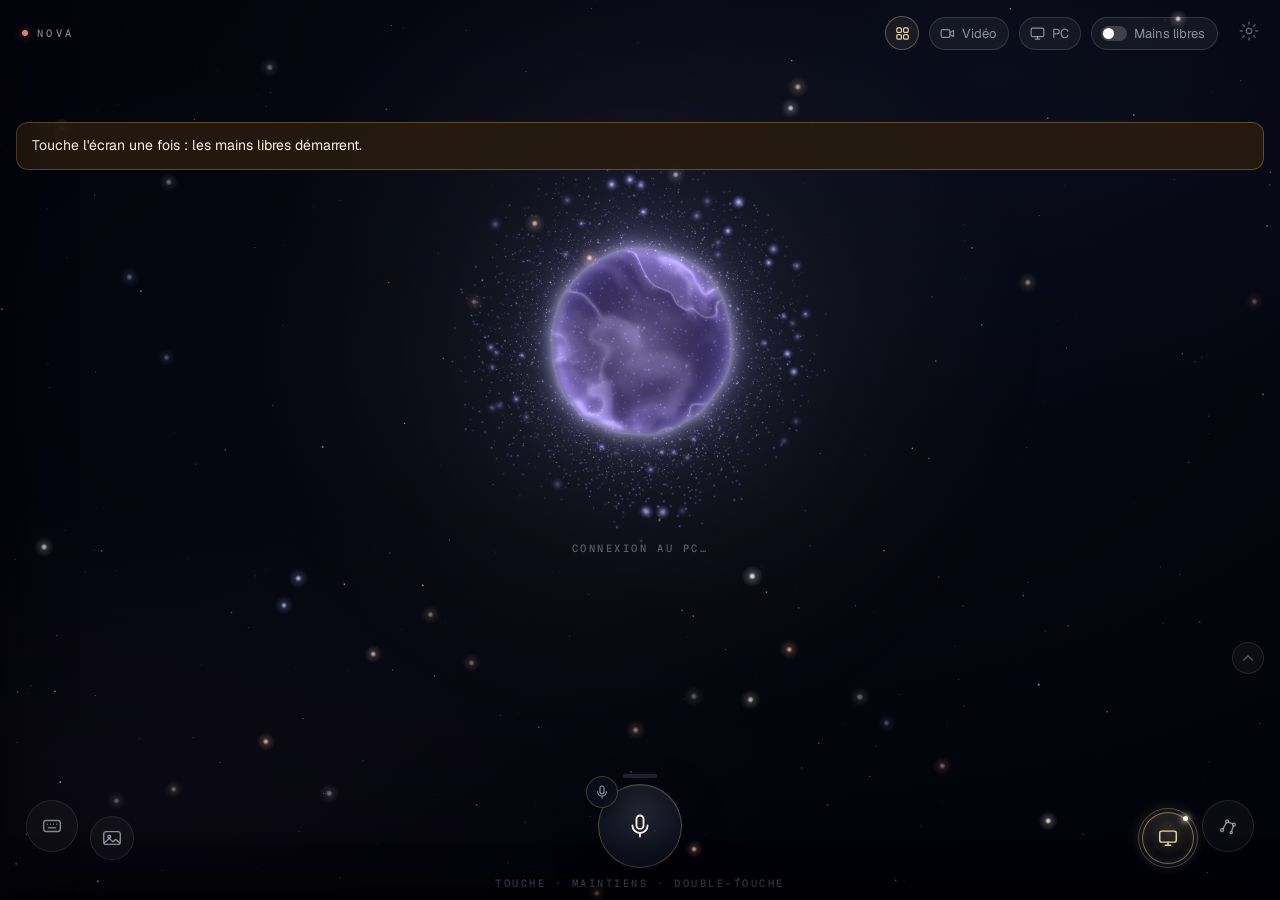
==== index.html @ e50bdf65 "Appli du téléphone 601dbb4611006852" ====
<!DOCTYPE html>
<html lang="fr">
<head>
<meta charset="utf-8">
<meta name="nova-version" content="601dbb4611006852">
<meta name="viewport" content="width=device-width, initial-scale=1, viewport-fit=cover, user-scalable=no, interactive-widget=resizes-content">
<!-- COQUILLE (A) : appli plein écran (manifest, icônes, service worker, jeton -> cookie : voir appli.js) -->
<meta name="theme-color" content="#02030a">
<meta name="color-scheme" content="dark">
<meta name="apple-mobile-web-app-capable" content="yes">
<meta name="mobile-web-app-capable" content="yes">
<meta name="apple-mobile-web-app-status-bar-style" content="black-translucent">
<meta name="apple-mobile-web-app-title" content="Nova">
<meta name="application-name" content="Nova">
<link rel="apple-touch-icon" href="icone-180.png">
<link rel="icon" href="icone-192.png">
<link id="manif" rel="manifest" href="manifest.webmanifest">
<script src="appli.js"></script>
<!-- fin COQUILLE (A) -->
<title>Nova</title>
<style>
/* ======================================================================================================
   Nova sur le téléphone : interface (agent C, 2026-11-07). DA V2 stellaire (interface\bureau-v21\banc\DA.md) :
   espace noir bleuté, étoiles aux vraies couleurs, accent unique or pâle, rose seulement « en train de parler ».
   Une main : tout ce qui sert souvent est en bas (zone du pouce).
   ====================================================================================================== */
@font-face { font-family: "Geist"; font-style: normal; font-weight: 100 900; font-display: swap;
  src: url([data-uri]) format("woff2"); }
@font-face { font-family: "Geist Mono"; font-style: normal; font-weight: 100 900; font-display: swap;
  src: url([data-uri]) format("woff2"); }
:root {
  --fond: #02030a; --fond2: #060914;
  --or: #e9d6a8; --rose: #f3a6d0; --bleu: #a9c8ff; --ambre: #ffc98a; --rouge: #ff8f86;
  --txt: rgba(226, 232, 246, .9); --txt2: rgba(226, 232, 246, .58); --txt3: rgba(226, 232, 246, .36);
  --verre: rgba(10, 13, 26, .72); --verre2: rgba(14, 18, 34, .9); --bord: rgba(214, 224, 255, .11);
  --lisere: linear-gradient(90deg, transparent 4%, rgba(255, 255, 255, .5) 34%, rgba(233, 214, 168, .38) 62%, transparent 96%);
  --sans: "Geist", system-ui, -apple-system, "Segoe UI", Roboto, sans-serif;
  --mono: "Geist Mono", ui-monospace, "Cascadia Mono", Consolas, monospace;
  --ressort: cubic-bezier(.2, .9, .25, 1);
  --st: env(safe-area-inset-top, 0px); --sb: env(safe-area-inset-bottom, 0px);
  --sl: env(safe-area-inset-left, 0px); --sr: env(safe-area-inset-right, 0px);
  --orbe: min(78vw, 44vh, 400px);
}
* { box-sizing: border-box; -webkit-tap-highlight-color: transparent; }
html, body { margin: 0; height: 100%; overflow: hidden; color: var(--txt); font-family: var(--sans); font-size: 15px;
  -webkit-font-smoothing: antialiased; -webkit-user-select: none; user-select: none; overscroll-behavior: none;
  font-feature-settings: "tnum" 1; }
body { background: var(--fond);
  background-image: radial-gradient(90% 55% at 78% 8%, rgba(70, 80, 150, .10), transparent 70%),
    radial-gradient(70% 45% at 12% 86%, rgba(110, 70, 120, .08), transparent 70%),
    radial-gradient(120% 80% at 50% 40%, var(--fond2), var(--fond) 75%); }
button { font: inherit; color: inherit; background: none; border: 0; padding: 0; cursor: pointer; touch-action: manipulation; }
svg.ic { width: 22px; height: 22px; fill: none; stroke: currentColor; stroke-width: 1.5; stroke-linecap: round; stroke-linejoin: round; }
.lbl { font: 500 10.5px/1.2 var(--mono); letter-spacing: .24em; text-transform: uppercase; color: var(--txt3); }

#ciel { position: fixed; inset: 0; width: 100%; height: 100%; pointer-events: none; }
#lueur { position: fixed; left: 50%; top: 38%; width: 160vmax; height: 160vmax; margin: -80vmax 0 0 -80vmax; pointer-events: none;
  background: radial-gradient(closest-side, var(--teinte, rgba(255, 230, 190, .07)), transparent 40%); transition: background 1.2s ease; opacity: .9; }

/* ---------- la mise en page : portrait (par défaut) ---------- */
#app { position: fixed; inset: 0; display: grid;
  grid-template-columns: minmax(0, 1fr); grid-template-rows: auto minmax(0, 1fr) auto auto; grid-template-areas: "haut" "scene" "texte" "pouce";
  padding: var(--st) var(--sr) 0 var(--sl); }
header { grid-area: haut; display: flex; align-items: center; gap: 10px; padding: 10px 18px 0; min-height: 44px; }
#marque { display: flex; align-items: center; gap: 9px; padding: 8px 4px; }
#point { width: 6px; height: 6px; border-radius: 50%; background: #586078; transition: background .4s, box-shadow .4s; }
#point.ok { background: #bfe8cf; box-shadow: 0 0 8px rgba(170, 240, 200, .7); }
#point.ko { background: var(--rouge); box-shadow: 0 0 8px rgba(255, 140, 130, .6); animation: clignote 1.6s ease-in-out infinite; }
@keyframes clignote { 50% { opacity: .35; } }
#marque .lbl { color: var(--txt2); letter-spacing: .32em; }
header .esp { flex: 1; }
#cible { display: none; align-items: center; gap: 8px; max-width: 52vw; padding: 7px 8px 7px 12px; border-radius: 999px;
  border: 1px solid var(--bord); background: var(--verre2); }
#cible.vu { display: flex; animation: entre .5s var(--ressort); }
#cible i { width: 7px; height: 7px; flex: none; border-radius: 50%; background: var(--c, var(--or)); box-shadow: 0 0 8px var(--c, var(--or)); }
#cible span { overflow: hidden; text-overflow: ellipsis; white-space: nowrap; font-size: 13.5px; }
#cible b { flex: none; display: grid; place-items: center; width: 22px; height: 22px; border-radius: 50%; color: var(--txt2); background: rgba(255, 255, 255, .06); font-weight: 400; }
#btnReglages { padding: 10px 2px 10px 10px; color: var(--txt3); }
/* 2026-11-07 clé téléphone : interrupteur « mains libres » bien visible (allumé par défaut, mémorisé) */
#btnLibre { display: flex; align-items: center; gap: 7px; padding: 7px 12px 7px 9px; border-radius: 999px; font-size: 13px; color: var(--txt2); border: 1px solid rgba(255,255,255,.14); background: rgba(255,255,255,.05); }
#btnLibre i { width: 26px; height: 15px; border-radius: 9px; background: rgba(255,255,255,.18); position: relative; flex: none; transition: background .2s; }
#btnLibre i::after { content: ""; position: absolute; top: 2px; left: 2px; width: 11px; height: 11px; border-radius: 50%; background: #fff; transition: transform .2s; }
#btnLibre.on { color: #e9d6a8; border-color: rgba(233,214,168,.45); background: rgba(233,214,168,.1); }
#btnLibre.on i { background: #e9d6a8; } #btnLibre.on i::after { transform: translateX(11px); background: #02030a; }
/* 2026-11-26 : la barre du haut tient toujours dans l'écran (360-430 px) : boutons jamais écrasés, textes sur une ligne, ce qui reste se compacte */
header > * { flex: none; } header .esp { flex: 1 1 0; min-width: 0; } header #cible { flex: 0 1 auto; min-width: 0; }
header #btnLibre, header #btnVideo { white-space: nowrap; } header #btnReglages { flex: none; }
@media (max-width: 440px) {
  header { gap: 6px; padding: 10px calc(10px + var(--sr, 0px)) 0 calc(12px + var(--sl, 0px)); }
  header #btnVideo { padding: 0; width: 34px; height: 34px; justify-content: center; } header #btnVideo span { display: none; }
  header #btnReglages { padding: 10px 0 10px 4px; }
}
@media (max-width: 400px) { header #marque .lbl { display: none; } header #marque { padding: 8px 6px; } }
@media (max-width: 370px) { header #btnLibre { padding: 7px 9px; } header #btnLibre span { display: none; } }
@keyframes entre { from { opacity: 0; transform: translateY(-6px); } }

#avis { position: fixed; z-index: 8; left: calc(16px + var(--sl)); right: calc(16px + var(--sr)); top: calc(var(--st) + 56px);
  display: none; padding: 13px 15px; border-radius: 12px; font-size: 14px; line-height: 1.42; color: #fff3df;
  background: rgba(40, 28, 14, .86); border: 1px solid rgba(255, 201, 138, .28); backdrop-filter: blur(10px); -webkit-backdrop-filter: blur(10px); }
#avis.vu { display: block; animation: entre .5s var(--ressort); }

#scene { grid-area: scene; position: relative; min-width: 0; overflow: visible; display: flex; flex-direction: column; align-items: center; justify-content: center; min-height: 0; }
#orbe { position: relative; width: var(--orbe); height: var(--orbe); flex: none; touch-action: manipulation; }
#orbe canvas { position: absolute; inset: -14%; width: 128%; height: 128%; }
#orbe canvas[hidden] { display: none; }
#orbe #orbeGl { inset: -30%; width: 160%; height: 160%; pointer-events: none; }   /* les particules débordent un peu autour de l'orbe */
/* 2026-11-07 mains libres 2 : pastille « j'écoute » */
#chipMic { margin: 6px auto 0; display: none; align-items: center; gap: 7px; padding: 5px 12px; border-radius: 999px; font: 500 12px/1.2 system-ui, sans-serif; color: var(--txt2); border: 1px solid rgba(255,255,255,.14); background: rgba(255,255,255,.05); width: max-content; max-width: 90%; }
#chipMic.vu { display: flex; } #chipMic i { width: 8px; height: 8px; border-radius: 50%; background: #8d93a8; flex: none; }
#chipMic.ecoute { color: #bcd3ff; border-color: rgba(169,200,255,.5); } #chipMic.ecoute i { background: #8fb8ff; animation: pulseMic 1.1s ease-in-out infinite; }
#chipMic.parle i { background: #f3a6d0; } #chipMic.attend i { background: #ffc98a; } #chipMic.alerte { color: #ffc98a; border-color: rgba(255,201,138,.5); }
@keyframes pulseMic { 0%,100% { transform: scale(.7); opacity: .6 } 50% { transform: scale(1.35); opacity: 1 } }
#etat { margin-top: -2px; min-height: 14px; text-align: center; transition: color .6s; }
#etat.ecoute { color: rgba(169, 200, 255, .8); } #etat.reflechit { color: rgba(255, 201, 138, .75); }
#etat.parle { color: rgba(243, 166, 208, .78); } #etat.permission { color: var(--or); }
#etat.connexion, #etat.erreur { color: rgba(255, 143, 134, .8); }
/* 2026-11-12 bouton Annuler : une pilule de verre au bas de la scène, visible seulement pendant un envoi, une réflexion ou une réponse */
#btnAnnuler { position: absolute; z-index: 4; left: 50%; bottom: 6px; display: flex; align-items: center; gap: 9px; height: 46px; min-width: 150px;
  padding: 0 22px 0 16px; border-radius: 999px; justify-content: center; font-size: 15.5px; font-weight: 520; letter-spacing: .01em; color: #f6ecd3;
  background: radial-gradient(120% 140% at 50% 0%, rgba(233, 214, 168, .14), rgba(255, 255, 255, .02) 70%), rgba(12, 15, 28, .78);
  border: 1px solid rgba(233, 214, 168, .34); box-shadow: 0 12px 34px rgba(0, 0, 0, .5), inset 0 1px 0 rgba(255, 255, 255, .07);
  backdrop-filter: blur(10px); -webkit-backdrop-filter: blur(10px);
  opacity: 0; visibility: hidden; pointer-events: none; transform: translate(-50%, 10px) scale(.96);
  transition: opacity .3s ease, transform .45s var(--ressort), visibility 0s linear .3s, border-color .3s, color .3s; }
#btnAnnuler.vu { opacity: 1; visibility: visible; pointer-events: auto; transform: translate(-50%, 0); transition: opacity .3s ease, transform .45s var(--ressort), visibility 0s, border-color .3s, color .3s; }
#btnAnnuler:active { transform: translate(-50%, 0) scale(.94); background-color: rgba(30, 24, 18, .85); }
#btnAnnuler b { display: grid; place-items: center; width: 24px; height: 24px; border-radius: 50%; flex: none; color: #1a1408;
  background: linear-gradient(180deg, #f2e3bc, #d9c18c); box-shadow: 0 0 12px rgba(233, 214, 168, .35); }
#btnAnnuler b svg { width: 13px; height: 13px; stroke-width: 2.4; }
#btnAnnuler.fait { opacity: 1; visibility: visible; pointer-events: none; color: #bfe8cf; border-color: rgba(170, 240, 200, .5); transform: translate(-50%, 0);
  transition: opacity .3s ease, visibility 0s; animation: annuleFait .9s var(--ressort); }
#btnAnnuler.fait b { background: linear-gradient(180deg, #d6f3e1, #a8e6c0); box-shadow: 0 0 14px rgba(168, 230, 192, .55); }
@keyframes annuleFait { 0% { transform: translate(-50%, 0) scale(.9); } 45% { transform: translate(-50%, 0) scale(1.06); } 100% { transform: translate(-50%, 0) scale(1); } }
/* 2026-11-23 : fil ouvert, Annuler vit DANS la barre d'écriture (rond, comme ses voisins) et ne recouvre plus jamais un message.
   Pour garder le champ large : champ vide = il prend la place d'Envoyer ; texte tapé = il prend celle du micro. */
#saisie #btnAnnuler { position: static; display: none; flex: none; width: 46px; height: 46px; min-width: 0; padding: 0; gap: 0; place-items: center; transform: none; animation: none;
  box-shadow: none; backdrop-filter: none; -webkit-backdrop-filter: none; transition: border-color .3s, color .3s; }
#saisie #btnAnnuler.vu, #saisie #btnAnnuler.fait { display: grid; }
#saisie #btnAnnuler:active { transform: scale(.94); }
#saisie #btnAnnuler span { display: none; }
#saisie.avecAnnuler #champ:placeholder-shown ~ #envoyer { display: none; }
#brouillon.vu + #saisie.avecAnnuler #champ:placeholder-shown ~ #envoyer { display: grid; }
#saisie.avecAnnuler #champ:not(:placeholder-shown) ~ #dicterSaisie { display: none; }
#agents { position: absolute; left: 0; right: 0; top: 2px; height: 56px; pointer-events: none; }
.ag { position: absolute; width: 34px; height: 34px; margin-left: -17px; pointer-events: auto; display: grid; place-items: center;
  animation: entre .6s var(--ressort) backwards; }
.ag i { width: 5px; height: 5px; border-radius: 50%; background: #f4f6ff;
  box-shadow: 0 0 6px 2px rgba(178, 201, 255, .55), 0 0 18px 4px rgba(178, 201, 255, .18); animation: scintille 2.6s ease-in-out infinite; }
.ag.fini i { background: #fff6dc; box-shadow: 0 0 7px 2px rgba(233, 214, 168, .8), 0 0 22px 6px rgba(233, 214, 168, .25); animation: none; }
@keyframes scintille { 50% { transform: scale(.65); opacity: .7; } }
#agentsTxt { position: absolute; top: 46px; left: 0; right: 0; text-align: center; pointer-events: none; }

/* ---------- le texte : cartes, ce qu'il dit, ce que dit Nova ---------- */
#texte { grid-area: texte; position: relative; min-width: 0; padding: 0 22px 16px; min-height: 128px; display: flex; flex-direction: column; justify-content: flex-end; }
#cartes { display: flex; gap: 10px; overflow-x: auto; scrollbar-width: none; margin: 0 -22px 10px; padding: 0 22px; scroll-snap-type: x mandatory; }
#cartes::-webkit-scrollbar { display: none; }
#cartes:empty { display: none; }
#toi { min-height: 0; max-height: 3.1em; overflow: hidden; font-size: 14.5px; line-height: 1.45; color: rgba(169, 200, 255, .78);
  text-align: center; transition: opacity .5s; margin-bottom: 8px; }
#toi:empty { display: none; }
#toi.ancien { opacity: .45; }
#st { position: relative; min-height: 5.6em; text-align: center; }
.bloc { position: absolute; left: 0; right: 0; bottom: 0; font-size: 21px; line-height: 1.38; font-weight: 420; letter-spacing: -.012em;
  color: rgba(241, 243, 249, .94); text-wrap: balance; transition: opacity .45s ease, transform .6s var(--ressort); }
.bloc.sort { opacity: 0; transform: translateY(-14px); }
.bloc .m { display: inline-block; opacity: 0; transform: translateY(.28em); transition: opacity .38s ease, transform .5s var(--ressort); white-space: nowrap; }
.bloc .m.vu { opacity: 1; transform: none; }
.bloc .m.fort { color: #fff; font-weight: 560; }
.bloc .pastille { display: inline-block; width: 7px; height: 7px; border-radius: 50%; margin: 0 9px 3px 0; vertical-align: middle; }
.pastille.vert { background: #a8e6c0; box-shadow: 0 0 8px rgba(168, 230, 192, .7); }
.pastille.jaune { background: var(--ambre); box-shadow: 0 0 8px rgba(255, 201, 138, .7); }
.pastille.rouge { background: var(--rouge); box-shadow: 0 0 8px rgba(255, 143, 134, .7); }
.bloc.passe { opacity: .5; }
#suite { position: absolute; right: 0; bottom: -2px; display: none; }

/* ---------- les cartes du présentateur (mobile) ---------- */
.ca { position: relative; flex: 0 0 auto; min-width: 150px; max-width: calc(100vw - 44px); scroll-snap-align: center;
  padding: 13px 15px 13px; border-radius: 10px; background: linear-gradient(180deg, rgba(12, 14, 26, .86), rgba(4, 5, 12, .9));
  border: 1px solid var(--bord); box-shadow: 0 18px 50px rgba(0, 0, 0, .5); overflow: hidden;
  opacity: 0; transform: translateY(12px) scale(.97); transition: opacity .5s ease, transform .7s var(--ressort); }
.ca::before { content: ""; position: absolute; left: 0; right: 0; top: 0; height: 1px; background: var(--lisere); }
.ca.vu { opacity: 1; transform: none; }
.ca.seul { flex: 1 1 auto; }
.ca .t { font: 500 10px/1.2 var(--mono); letter-spacing: .22em; text-transform: uppercase; color: var(--txt3); margin-bottom: 7px; }
.ca .gros { font-size: 34px; line-height: 1; font-weight: 560; letter-spacing: -.035em; color: #f6f1e4; }
.ca .gros small { font-size: 15px; font-weight: 450; letter-spacing: 0; color: var(--or); margin-left: 4px; }
.ca .sous { margin-top: 7px; font-size: 13px; line-height: 1.35; color: var(--txt2); }
.ca.alerte { border-color: rgba(255, 201, 138, .3); }
.ca.alerte::before { background: linear-gradient(90deg, transparent, rgba(255, 201, 138, .8), transparent); }
.ca.alerte .txt { font-size: 15px; line-height: 1.4; color: #fff1dc; display: flex; gap: 10px; }
.ca.alerte .txt::before { content: ""; flex: none; width: 3px; border-radius: 2px; background: var(--ambre); }
.ca .barre { display: grid; grid-template-columns: minmax(0, 7.5em) 1fr auto; align-items: center; gap: 9px; margin: 6px 0; font-size: 13px; }
.ca .barre span { overflow: hidden; text-overflow: ellipsis; white-space: nowrap; color: var(--txt2); }
.ca .barre b { font-weight: 500; color: var(--txt); font-size: 12.5px; }
.ca .piste { height: 4px; border-radius: 2px; background: rgba(214, 224, 255, .08); overflow: hidden; }
.ca .piste i { display: block; height: 100%; width: 0; border-radius: 2px; background: rgba(214, 224, 255, .5); transition: width 1.1s var(--ressort); }
.ca .barre.top span, .ca .barre.top b { color: #f6ecd3; }
.ca .barre.top .piste i { background: var(--or); box-shadow: 0 0 10px rgba(233, 214, 168, .5); }
.ca ul { margin: 0; padding: 0; list-style: none; }
.ca li { display: flex; gap: 10px; align-items: baseline; margin: 5px 0; font-size: 14.5px; line-height: 1.35; }
.ca li::before { content: ""; flex: none; width: 4px; height: 4px; border-radius: 50%; background: var(--or); box-shadow: 0 0 6px rgba(233, 214, 168, .8); transform: translateY(-2px); }
.ca .frise { display: flex; align-items: flex-start; gap: 0; margin-top: 4px; }
.ca .et { flex: 1; min-width: 0; text-align: center; position: relative; font-size: 12px; color: var(--txt2); padding-top: 16px; }
.ca .et::before { content: ""; position: absolute; top: 4px; left: 50%; width: 7px; height: 7px; margin-left: -3.5px; border-radius: 50%;
  background: rgba(214, 224, 255, .35); }
.ca .et::after { content: ""; position: absolute; top: 7px; left: calc(50% + 8px); right: calc(-50% + 8px); height: 1px; background: rgba(214, 224, 255, .2); }
.ca .et:last-child::after { display: none; }
.ca .et.ici { color: #f6ecd3; } .ca .et.ici::before { background: var(--or); box-shadow: 0 0 9px rgba(233, 214, 168, .8); }
.ca .schema { display: flex; align-items: center; gap: 6px; flex-wrap: wrap; }
.ca .boite { padding: 7px 10px; border-radius: 7px; border: 1px solid var(--bord); background: rgba(255, 255, 255, .03); font-size: 13px; }
.ca .fl { color: var(--txt3); font-size: 12px; }
.ca .rang { display: flex; gap: 12px; }
.ca .mono { display: grid; place-items: center; width: 44px; height: 44px; flex: none; border-radius: 12px; font-weight: 600; font-size: 20px;
  color: var(--or); background: radial-gradient(120% 120% at 30% 20%, rgba(233, 214, 168, .14), rgba(255, 255, 255, .02) 60%); border: 1px solid var(--bord); }
.ca img.photo { display: block; width: 100%; max-width: 320px; height: 150px; object-fit: cover; border-radius: 4px; background: rgba(255, 255, 255, .03); }
.ca svg.anneau { width: 64px; height: 64px; flex: none; transform: rotate(-90deg); }
.ca svg.anneau circle { fill: none; stroke-width: 4; }

/* ---------- la zone du pouce ---------- */
#pouce { grid-area: pouce; position: relative; display: grid; grid-template-columns: 1fr auto 1fr; align-items: center;
  padding: 8px 26px calc(32px + var(--sb)); }
#poignee { position: absolute; left: 50%; top: -2px; width: 34px; height: 4px; margin-left: -17px; border-radius: 2px; background: rgba(214, 224, 255, .14); }
.rond { justify-self: center; display: grid; place-items: center; width: 52px; height: 52px; border-radius: 50%; color: var(--txt2);
  background: rgba(255, 255, 255, .035); border: 1px solid var(--bord); transition: transform .2s, background .3s; position: relative; }
.rond:active { transform: scale(.92); background: rgba(255, 255, 255, .08); }
#btnImage { position: absolute; left: 90px; top: 50%; margin-top: -22px; width: 44px; height: 44px; z-index: 2; }
#btnEcrire { justify-self: start; } #btnConvs { justify-self: end; }
#badge { position: absolute; top: 9px; right: 10px; width: 7px; height: 7px; border-radius: 50%; background: var(--or); box-shadow: 0 0 8px var(--or); display: none; }
#badge.vu { display: block; }
#parlerZone { position: relative; display: flex; flex-direction: column; align-items: center; }
#parler { position: relative; width: 84px; height: 84px; border-radius: 50%; display: grid; place-items: center; color: #f6f1e4;
  background: radial-gradient(circle at 50% 35%, rgba(255, 255, 255, .1), rgba(255, 255, 255, .02) 70%), rgba(12, 15, 28, .72);
  border: 1px solid rgba(233, 214, 168, .28); box-shadow: 0 14px 40px rgba(0, 0, 0, .5), inset 0 1px 0 rgba(255, 255, 255, .08);
  transition: transform .25s var(--ressort), border-color .4s, box-shadow .4s;
  touch-action: none; -webkit-touch-callout: none; }
#parler svg.ic { width: 28px; height: 28px; stroke-width: 1.6; transition: opacity .3s; }
#parler.appui { transform: scale(.93); }
#parler .an { position: absolute; inset: -7px; border-radius: 50%; border: 1px solid transparent; pointer-events: none; transition: border-color .4s, opacity .4s; }
#parler .vu { position: absolute; inset: -7px; border-radius: 50%; pointer-events: none; opacity: 0; transition: opacity .3s;
  background: conic-gradient(from var(--a, 0deg), transparent 0 62%, rgba(233, 214, 168, .0) 62%, rgba(233, 214, 168, .75) 96%, transparent 100%);
  -webkit-mask: radial-gradient(closest-side, transparent calc(100% - 2px), #000 calc(100% - 1.5px)); mask: radial-gradient(closest-side, transparent calc(100% - 2px), #000 calc(100% - 1.5px)); }
#parler.ecoute { border-color: rgba(169, 200, 255, .6); box-shadow: 0 0 0 calc(var(--niv, 0) * 14px) rgba(120, 160, 255, .12), 0 14px 40px rgba(0, 0, 0, .5); }
#parler.ptt { border-color: rgba(255, 201, 138, .7); box-shadow: 0 0 0 calc(var(--niv, 0) * 14px) rgba(255, 170, 90, .14), 0 14px 40px rgba(0, 0, 0, .5); }
#parler.parle { border-color: rgba(243, 166, 208, .55); }
#parler.libre .an { border-color: rgba(233, 214, 168, .22); }
#parler.libre .vu { opacity: 1; animation: tourne 3.2s linear infinite; }
#parler .stop { position: absolute; width: 18px; height: 18px; border-radius: 4px; background: #f6f1e4; opacity: 0; transform: scale(.6); transition: .3s var(--ressort); }
#parler.parle svg.ic, #parler.attente svg.ic { opacity: 0; }
#parler.parle .stop { opacity: .9; transform: none; background: var(--rose); }
#parler .pts { position: absolute; display: flex; gap: 5px; opacity: 0; transition: opacity .3s; }
#parler .pts i { width: 5px; height: 5px; border-radius: 50%; background: var(--ambre); animation: pt 1.2s ease-in-out infinite; }
#parler .pts i:nth-child(2) { animation-delay: .15s; } #parler .pts i:nth-child(3) { animation-delay: .3s; }
#parler.attente .pts { opacity: 1; }
@keyframes pt { 40% { transform: translateY(-4px); opacity: 1; } 0%, 80%, 100% { opacity: .35; } }
@property --a { syntax: "<angle>"; inherits: false; initial-value: 0deg; }
@keyframes tourne { to { --a: 360deg; } }
#aide { position: absolute; top: calc(100% + 9px); left: 50%; transform: translateX(-50%); text-align: center; white-space: nowrap; transition: opacity .4s; pointer-events: none; }
/* 2026-11-13 MICRO COUPÉ : petit rond accroché en haut à gauche du gros micro ; barré et rose-rouge quand Nova n'entend plus rien */
#btnMuet { position: absolute; left: -12px; top: -8px; z-index: 3; width: 32px; height: 32px; padding: 0; border-radius: 50%; display: grid; place-items: center;
  color: var(--txt2); background: rgba(12, 15, 28, .88); border: 1px solid rgba(233, 214, 168, .22); box-shadow: 0 4px 14px rgba(0, 0, 0, .45);
  transition: transform .2s var(--ressort), background .3s, border-color .3s, color .3s, box-shadow .3s; -webkit-tap-highlight-color: transparent; }
#btnMuet::before { content: ""; position: absolute; inset: -8px; border-radius: 50%; }   /* zone de toucher plus large que le rond */
#btnMuet svg.ic { width: 16px; height: 16px; stroke-width: 1.8; }
#btnMuet .barre { opacity: 0; transition: opacity .25s; }
#btnMuet:active { transform: scale(.9); }
#btnMuet.on { color: #ffe3e0; background: rgba(120, 22, 34, .92); border-color: rgba(255, 143, 134, .85); box-shadow: 0 0 14px rgba(255, 110, 110, .45), 0 4px 14px rgba(0, 0, 0, .45); }
#btnMuet.on .barre { opacity: 1; }
#parler .barre { opacity: 0; transition: opacity .3s; }
#parler.coupe { border-color: rgba(255, 143, 134, .55); }
#parler.coupe svg.ic { color: rgba(255, 200, 196, .85); }
#parler.coupe .barre { opacity: 1; }
#parler.coupe .vu { opacity: 0 !important; animation: none; }
#chipMic.coupe { color: #ffd6d2; border-color: rgba(255, 143, 134, .6); background: rgba(120, 22, 34, .35); }
@media (orientation: landscape) and (max-height: 560px) { #btnMuet { left: -14px; top: -10px; } }

#perm { grid-area: pouce; z-index: 3; display: none; padding: 12px 18px calc(14px + var(--sb)); text-align: center; }
#perm.vu { display: block; animation: monte .5s var(--ressort); }
#permTxt { font-size: 15px; line-height: 1.4; color: #f6ecd3; margin: 0 6px 12px; }
#perm .rang { display: flex; gap: 12px; }
#perm button { flex: 1; height: 58px; border-radius: 16px; font-size: 17px; font-weight: 520; border: 1px solid var(--bord); background: var(--verre2); }
#perm button.oui { color: #1a1408; background: linear-gradient(180deg, #f2e3bc, #d9c18c); border-color: rgba(255, 240, 200, .6); box-shadow: 0 10px 30px rgba(233, 214, 168, .22); }
#app.perm #pouce { visibility: hidden; }
@keyframes monte { from { opacity: 0; transform: translateY(20px); } }

/* ---------- feuilles (constellations / fil, réglages) ---------- */
#voile { position: fixed; inset: 0; z-index: 9; background: rgba(1, 2, 6, .55); opacity: 0; pointer-events: none; transition: opacity .4s; }
#voile.vu { opacity: 1; pointer-events: auto; }
.feuille { position: fixed; z-index: 10; left: 0; right: 0; bottom: 0; max-height: calc(100% - var(--st) - 28px); display: flex; flex-direction: column;
  padding: 0 0 var(--sb); border-radius: 22px 22px 0 0; background: linear-gradient(180deg, #0a0d1a, #030409);
  border-top: 1px solid var(--bord); box-shadow: 0 -20px 60px rgba(0, 0, 0, .6); transform: translateY(105%);
  transition: transform .55s var(--ressort); will-change: transform; }
.feuille::before { content: ""; position: absolute; left: 0; right: 0; top: 0; height: 1px; background: var(--lisere); opacity: .7; border-radius: 22px 22px 0 0; }
.feuille.vu { transform: none; }
.feuille.glisse { transition: none; }
.feuille .tete { flex: none; padding: 10px 20px 4px; touch-action: none; }
.feuille .tete .barre { width: 38px; height: 4px; margin: 0 auto 12px; border-radius: 2px; background: rgba(214, 224, 255, .2); }
#convsF { height: 80%; }
.onglets { display: flex; gap: 4px; padding: 3px; border-radius: 11px; background: rgba(255, 255, 255, .04); border: 1px solid var(--bord); }
.onglets button { flex: 1; height: 34px; border-radius: 8px; font-size: 13.5px; color: var(--txt2); transition: background .3s, color .3s; }
.onglets button.choisi { background: rgba(233, 214, 168, .12); color: #f6ecd3; }
.corps { flex: 1; min-height: 0; overflow-y: auto; -webkit-overflow-scrolling: touch; padding: 8px 20px 20px; overscroll-behavior: contain; scrollbar-width: none; -webkit-user-select: text; user-select: text; }
.corps h3 { margin: 18px 0 8px; }
#constel { position: relative; height: 236px; margin: 4px -6px 0; }
#constel svg { position: absolute; inset: 0; width: 100%; height: 100%; overflow: visible; pointer-events: none; }
#constel line { stroke: rgba(214, 224, 255, .22); stroke-width: 1; vector-effect: non-scaling-stroke; }
.astre { position: absolute; width: 96px; margin-left: -48px; margin-top: -14px; display: flex; flex-direction: column; align-items: center; gap: 7px;
  animation: entre .6s var(--ressort) backwards; }
.astre .pt { position: relative; width: 28px; height: 28px; display: grid; place-items: center; }
.astre .pt i { width: var(--t, 6px); height: var(--t, 6px); border-radius: 50%; background: #fbfbff;
  box-shadow: 0 0 8px 2px var(--c), 0 0 24px 6px color-mix(in srgb, var(--c) 35%, transparent); }
.astre.travaille .pt i, .astre.repond .pt i, .astre.demarre .pt i { animation: pulse 1.6s ease-in-out infinite; }
@keyframes pulse { 50% { transform: scale(1.45); box-shadow: 0 0 12px 4px var(--c), 0 0 34px 10px color-mix(in srgb, var(--c) 40%, transparent); } }
.astre.choisi .pt::before, .astre.choisi .pt::after { content: ""; position: absolute; left: 50%; top: 50%; background: linear-gradient(90deg, transparent, rgba(255, 255, 255, .8), transparent); }
.astre.choisi .pt::before { width: 34px; height: 1px; margin: -.5px 0 0 -17px; }
.astre.choisi .pt::after { width: 1px; height: 34px; margin: -17px 0 0 -.5px; background: linear-gradient(180deg, transparent, rgba(255, 255, 255, .8), transparent); }
.astre .nom, .astre .lbl { position: relative; z-index: 1; padding: 0 5px; border-radius: 4px; background: #080a15; }
.astre .nom { max-width: 106px; overflow: hidden; text-overflow: ellipsis; white-space: nowrap; font-size: 13px; color: var(--txt); }
.astre.choisi .nom { color: #f6ecd3; }
.astre .lbl { font-size: 9px; letter-spacing: .2em; margin-top: -4px; }
.astre.nouveau .lbl { color: var(--or); }
.astre.arretee { opacity: .5; }
.ligne { display: flex; align-items: center; gap: 12px; min-height: 52px; padding: 8px 0; border-bottom: 1px solid rgba(214, 224, 255, .06); }
.ligne .st { width: 7px; height: 7px; flex: none; border-radius: 50%; background: #f4f6ff; box-shadow: 0 0 8px rgba(178, 201, 255, .7); }
.ligne .st.fini { background: #fff6dc; box-shadow: 0 0 9px rgba(233, 214, 168, .9); }
.ligne .tx { flex: 1; min-width: 0; }
.ligne .tx div { overflow: hidden; text-overflow: ellipsis; white-space: nowrap; font-size: 14.5px; }
.ligne .tx small { display: block; margin-top: 2px; font-size: 12px; color: var(--txt3); }
.ligne button.act { flex: none; height: 36px; padding: 0 14px; border-radius: 10px; font-size: 13px; color: #f6ecd3; border: 1px solid rgba(233, 214, 168, .25); background: rgba(233, 214, 168, .07); }
.ligne button.act:disabled { opacity: .5; }
.vide { padding: 12px 0; color: var(--txt3); font-size: 13.5px; }
/* 2026-11-21 le fil en vraies bulles (DA Braise & Cendre) : Nova à gauche (lueur or/braise douce), toi à droite (bleu),
   coins arrondis, espacement aéré, arrivée douce. Médias (image/vidéo) et réécoute d'une bulle restent intacts. */
#fil { display: flex; flex-direction: column; gap: 9px; padding: 10px 2px calc(var(--barreFil, 60px) + 12px); }
.msg { position: relative; align-self: flex-start; max-width: 85%; padding: 9px 13px 10px; border-radius: 17px;
  font-size: 15px; line-height: 1.5; white-space: pre-wrap; word-wrap: break-word; overflow-wrap: anywhere;
  border: 1px solid transparent; animation: msgEntre .42s var(--ressort) both; }
@keyframes msgEntre { from { opacity: 0; transform: translateY(9px); } }
.msg .qui { display: block; margin-bottom: 3px; }
.msg.toi { align-self: flex-end; color: rgba(222, 234, 255, .95);
  background: linear-gradient(180deg, rgba(169, 200, 255, .15), rgba(169, 200, 255, .07));
  border-color: rgba(169, 200, 255, .24); border-bottom-right-radius: 6px; }
.msg.toi .qui { color: rgba(169, 200, 255, .62); }
.msg.nova { color: var(--txt); cursor: pointer;
  background: linear-gradient(180deg, rgba(233, 214, 168, .085), rgba(233, 214, 168, .03));
  border-color: rgba(233, 214, 168, .2); border-bottom-left-radius: 6px; }
.msg.nova .qui { color: rgba(233, 214, 168, .62); }
.msg.nova:active { border-color: rgba(233, 214, 168, .45); background: linear-gradient(180deg, rgba(233, 214, 168, .14), rgba(233, 214, 168, .06)); }
.msg.toi + .msg.toi, .msg.nova + .msg.nova { margin-top: -3px; }
/* 2026-11-26 bulle longue : repliée, « Plus… » la déplie en entier, « Moins » la replie (fil et historique) */
.long:not(.deplie) > .txt { display: block; max-height: 12.5em; overflow: hidden;
  -webkit-mask-image: linear-gradient(#000 68%, transparent); mask-image: linear-gradient(#000 68%, transparent); }
.long > .txt { display: block; }
button.plus { display: block; margin: 6px 0 0 auto; padding: 5px 13px; border-radius: 999px; font: 600 13px/1.2 system-ui, sans-serif;
  color: rgba(222, 234, 255, .92); background: rgba(169, 200, 255, .12); border: 1px solid rgba(169, 200, 255, .32); cursor: pointer; }
.nova > button.plus { color: rgba(240, 226, 190, .95); background: rgba(233, 214, 168, .1); border-color: rgba(233, 214, 168, .34); }
button.plus:active { transform: scale(.96); }
.msg.info { align-self: center; max-width: 92%; padding: 4px 11px; border: 0; background: none;
  text-align: center; font-size: 12.5px; color: var(--txt3); }
.msg.ancien { opacity: .6; }
.msg.joue { color: #fff; border-color: rgba(243, 166, 208, .5); box-shadow: 0 0 16px rgba(243, 166, 208, .14); }
.msg.joue .qui { color: var(--rose); }
.msg img, .msg video { max-width: min(66vw, 240px) !important; max-height: 210px; border-radius: 12px; }
#reglagesF .corps label { display: flex; align-items: center; gap: 12px; min-height: 48px; font-size: 14.5px; }
#reglagesF input[type=radio], #reglagesF input[type=checkbox] { width: 20px; height: 20px; accent-color: #d9c18c; flex: none; }
#reglagesF p { color: var(--txt2); font-size: 13.5px; line-height: 1.5; }
#reglagesF a { color: var(--or); }

/* ---------- écrire ---------- */
#saisie { position: fixed; z-index: 11; left: 0; right: 0; bottom: 0; display: flex; gap: 10px; align-items: center;
  padding: 10px calc(12px + var(--sr)) calc(10px + var(--sb)) calc(12px + var(--sl)); background: #05070f; border-top: 1px solid var(--bord); box-shadow: 0 -18px 40px rgba(0, 0, 0, .55);
  transform: translateY(110%); transition: transform .45s var(--ressort); }
#saisie.vu { transform: none; }
#brouillon { position: fixed; z-index: 12; left: 0; right: 0; bottom: var(--bas, 130px); display: none; gap: 8px; align-items: center; overflow-x: auto; padding: 10px calc(12px + var(--sr)) 8px calc(12px + var(--sl)); background: rgba(5, 7, 15, .92); border-top: 1px solid var(--bord); }
#brouillon.vu { display: flex; }
#brouillon .vig { position: relative; flex: none; width: 64px; height: 64px; }
#brouillon .vig img, #brouillon .vig video { width: 64px; height: 64px; object-fit: cover; border-radius: 10px; display: block; background: #111a33; }
#brouillon .vig .film { position: absolute; left: 4px; bottom: 3px; font: 600 12px/1 system-ui; text-shadow: 0 0 4px #000; pointer-events: none; }
#envoiVideo { position: fixed; left: 50%; transform: translateX(-50%); top: calc(env(safe-area-inset-top,0px) + 48px); z-index: 61; min-width: 200px; max-width: 92vw; padding: 7px 14px; border-radius: 999px; border: 1px solid rgba(150,200,255,.55); color: #d8ecff; font: 600 13px/1.2 system-ui,sans-serif; text-align: center; display: none; background: rgba(10,22,44,.9); overflow: hidden; }
#envoiVideo.vu { display: block; }
/* 2026-11-26 : pile unique des bandeaux du haut (à voir, en attente d'envoi, son, chrono, vidéo, avis) : empilés, jamais l'un sur l'autre */
#bandeaux { position: fixed; z-index: 11; left: calc(16px + var(--sl, 0px)); right: calc(16px + var(--sr, 0px)); top: calc(var(--st) + 112px);
  display: flex; flex-direction: column; align-items: center; gap: 6px; pointer-events: none; }
#bandeaux > * { position: relative !important; left: auto !important; right: auto !important; top: auto !important; bottom: auto !important;
  transform: none !important; margin: 0 !important; max-width: 100% !important; z-index: auto !important; pointer-events: auto; flex: none; }
#bandeaux > #chrono { order: 1; pointer-events: none; } #bandeaux > #sonInd { order: 2; } #bandeaux > #envoiVideo { order: 3; }
#bandeaux > #aVoir { order: 4; } #bandeaux > #sortie { order: 5; } #bandeaux > #avis { order: 6; width: 100%; }
#bandeaux > #aVoir:active { transform: scale(.95) !important; }
#toast { top: var(--pileBas, calc(var(--st) + 58px)); }
#envoiVideo i { position: absolute; left: 0; top: 0; bottom: 0; width: 0; background: linear-gradient(90deg, rgba(90,150,255,.45), rgba(176,108,255,.55)); transition: width .4s; z-index: -1; }
#brouillon .vig button { position: absolute; top: -6px; right: -6px; width: 22px; height: 22px; border-radius: 50%; background: #222a44; color: #fff; border: 1px solid rgba(255,255,255,.4); font: 700 13px/1 system-ui; display: grid; place-items: center; }
#brouillon .ajout { flex: none; width: 64px; height: 64px; border-radius: 10px; border: 1px dashed rgba(255,255,255,.35); color: #ddd; font: 600 26px system-ui; display: grid; place-items: center; }
#champ { flex: 1; min-width: 0; height: 46px; padding: 0 16px; font: inherit; font-size: 16px; color: var(--txt); caret-color: var(--or);
  background: rgba(255, 255, 255, .05); border: 1px solid var(--bord); border-radius: 23px; outline: none; -webkit-user-select: text; user-select: text; }
#champ:focus { border-color: rgba(233, 214, 168, .35); }
#champ::placeholder { color: var(--txt3); }
#saisie button { flex: none; width: 46px; height: 46px; border-radius: 50%; display: grid; place-items: center; }
#envoyer { color: #1a1408; background: linear-gradient(180deg, #f2e3bc, #d9c18c); }
#fermerSaisie { color: var(--txt2); }
#dicterSaisie { color: var(--txt2); background: rgba(255, 255, 255, .05); border: 1px solid var(--bord); }
#dicterSaisie.enCours { color: #ffd0d0; background: rgba(160, 30, 45, .55); border-color: rgba(255, 120, 120, .7); }
/* 2026-11-25 images dans le fil : bouton « joindre » dans la barre, menu Photo / Galerie au-dessus, miniatures dans les bulles */
#saisie { gap: 8px; }
#saisie #fermerSaisie { width: 36px; }
#saisie #joindre { position: relative; width: 42px; height: 42px; color: var(--txt2); background: rgba(255, 255, 255, .05); border: 1px solid var(--bord); transition: color .3s, border-color .3s, background .3s; }
#saisie #joindre.actif, #saisie #joindre:active { color: var(--or); border-color: rgba(233, 214, 168, .45); background: rgba(233, 214, 168, .1); }
#saisie #joindre .nb { position: absolute; top: -5px; right: -5px; min-width: 17px; height: 17px; padding: 0 4px; border-radius: 9px; font: 700 10.5px/17px system-ui; color: #1a1408; background: #e9d6a8; display: none; }
#saisie #joindre.avec .nb { display: block; }
#choixImage { position: fixed; left: calc(12px + var(--sl, 0px)); bottom: calc(env(safe-area-inset-bottom, 0px) + 118px); z-index: 70; flex-direction: column; gap: 2px; padding: 6px; min-width: 200px;
  border-radius: 18px; background: rgba(10, 12, 28, .96); border: 1px solid rgba(255, 255, 255, .14); box-shadow: 0 18px 40px rgba(0, 0, 0, .6); animation: choixEntre .28s var(--ressort); }
#choixImage button { display: flex; align-items: center; gap: 12px; text-align: left; color: #eee; padding: 11px 14px; border-radius: 12px; font: 600 14.5px system-ui; }
#choixImage button:active { background: rgba(233, 214, 168, .12); }
@keyframes choixEntre { from { opacity: 0; transform: translateY(8px) scale(.97); } }
.hb .hbImgs { display: flex; flex-wrap: wrap; gap: 4px; margin: -3px -7px 6px; }
.hb .hbImgs:last-child { margin-bottom: -4px; }
.hb .hbImgs img { display: block; width: 132px; height: 132px; object-fit: cover; border-radius: 12px; background: #111a33; cursor: zoom-in; }
.hb .hbImgs.une img { width: auto; height: auto; max-width: min(62vw, 230px); max-height: 260px; }
#visionneuse { position: fixed; inset: 0; z-index: 80; display: none; place-items: center; background: rgba(2, 3, 10, .94); padding: calc(var(--st, 0px) + 16px) 12px calc(var(--sb, 0px) + 16px); }
#visionneuse.vu { display: grid; animation: hbEntre .3s ease; }
#visionneuse img { max-width: 100%; max-height: 100%; object-fit: contain; border-radius: 10px; touch-action: pinch-zoom; }
#visionneuse button { position: absolute; top: calc(var(--st, 0px) + 12px); right: 14px; width: 44px; height: 44px; border-radius: 50%; color: #fff; font: 400 26px/1 system-ui; background: rgba(255, 255, 255, .1); border: 1px solid rgba(255, 255, 255, .25); }

#toast { position: fixed; z-index: 12; left: 50%; top: calc(var(--st) + 58px); max-width: calc(100vw - 48px); transform: translate(-50%, -8px);
  padding: 10px 16px; border-radius: 12px; font-size: 13.5px; line-height: 1.4; text-align: center; color: var(--txt); background: rgba(12, 15, 28, .94);
  border: 1px solid var(--bord); opacity: 0; pointer-events: none; transition: opacity .35s, transform .5s var(--ressort); }
#toast.vu { opacity: 1; transform: translate(-50%, 0); }
/* 2026-11-12 le clavier ne cache plus rien : en écrivant, la barre colle au-dessus du clavier (--clavier, mesuré en JS)
   et l'écran se replie au-dessus d'elle (#app remonte, la zone du pouce s'efface) : la dernière réponse de Nova reste visible. */
#saisie { bottom: max(var(--clavier, 0px), env(keyboard-inset-height, 0px)); }
html.ecrit #app { bottom: var(--appBas, 0px); }
html.ecrit #pouce { display: none; }
/* 2026-11-12 : la ligne d'usage (Claude/GPT) a sa propre place sous l'aide « touche · maintiens… » (elles se chevauchaient) */
html.aUsage #pouce { padding-bottom: calc(52px + var(--sb)); }
html.ecrit #usageTel { display: none; }
@media (orientation: landscape) and (max-height: 560px) { html.aUsage #pouce { padding-bottom: calc(44px + var(--sb)); } }
html.ecrit #texte { overflow: hidden; min-height: 0; }
@media (orientation: portrait) { html.ecrit #app { grid-template-rows: auto minmax(0, 1fr) minmax(0, max-content) 0; } }
html.ecrit #scene { overflow: hidden; }
html.saisieHaut #saisie { top: calc(var(--st) + 6px); bottom: auto !important; border-top: 0; border-bottom: 1px solid var(--bord); padding-bottom: 10px; }
html.saisieHaut #app { bottom: 0; padding-top: calc(var(--st) + 70px); }

/* ---------- paysage (téléphone couché) ---------- */
@media (orientation: landscape) and (max-height: 560px) {
  :root { --orbe: min(64vh, 42vw, 330px); }
  #app { grid-template-columns: minmax(0, 1fr) minmax(0, 1.1fr); grid-template-rows: auto minmax(0, 1fr) auto;
    grid-template-areas: "haut haut" "scene texte" "scene pouce"; }
  header { padding-top: 6px; min-height: 38px; }
  #texte { padding: 0 24px 4px 8px; min-height: 0; justify-content: center; }
  .bloc { font-size: 19px; }
  #st { min-height: 5.4em; }
  #pouce { padding: 4px 24px calc(26px + var(--sb)) 8px; }
  #parler { width: 72px; height: 72px; }
  #poignee { display: none; }
  .feuille { left: auto; width: min(560px, 62vw); right: var(--sr); max-height: calc(100% - 12px); }
  #convsF { height: calc(100% - 12px); }
  #constel { height: 190px; }
}
@media (max-height: 640px) and (orientation: portrait) {
  :root { --orbe: min(70vw, 36vh); }
  .bloc { font-size: 19px; }
  #texte { min-height: 110px; }
}
@media (prefers-reduced-motion: reduce) {
  *, *::before, *::after { animation-duration: .01ms !important; transition-duration: .2s !important; }
}
/* ======================================================================================================
   2026-11-12 HISTORIQUE DÉFILABLE : la flèche au-dessus du texte ouvre le fil complet (bulles de messagerie),
   qui s'écrit en direct et se relit en défilant ; refermé = l'affichage normal. Mémorisé hors ligne (IndexedDB « nova-fil »).
   ====================================================================================================== */
#histoOuvrir { position: absolute; z-index: 2; right: 8px; top: -14px; width: 48px; height: 48px; display: grid; place-items: center;
  border-radius: 50%; color: var(--txt3); transition: color .3s, transform .2s; }
#histoOuvrir span { display: grid; place-items: center; width: 32px; height: 32px; border-radius: 50%; border: 1px solid var(--bord); background: rgba(255, 255, 255, .035); }
#histoOuvrir svg.ic { width: 18px; height: 18px; }
#histoOuvrir:active { transform: scale(.9); color: var(--or); }
#histoOuvrir.nouveau span { border-color: rgba(233, 214, 168, .45); color: var(--or); box-shadow: 0 0 12px rgba(233, 214, 168, .25); }
#histo { grid-row: 2 / 4; grid-column: 1; display: none; flex-direction: column; position: relative; min-height: 0; min-width: 0;
  margin: 6px 12px 4px; border-radius: 20px; overflow: hidden;
  background: linear-gradient(180deg, rgba(10, 13, 26, .8), rgba(3, 4, 9, .88)); border: 1px solid var(--bord); box-shadow: 0 18px 50px rgba(0, 0, 0, .45); }
#histo::before { content: ""; position: absolute; z-index: 1; left: 0; right: 0; top: 0; height: 1px; background: var(--lisere); opacity: .7; }
#app.histo #histo { display: flex; animation: histoEntre .5s var(--ressort); }
#app.histo #scene, #app.histo #texte { visibility: hidden; }
@keyframes histoEntre { from { opacity: 0; transform: translateY(18px) scale(.985); } }
.histoTete { flex: none; display: flex; align-items: center; gap: 10px; min-height: 52px; padding: 2px 4px 2px 18px; border-bottom: 1px solid rgba(214, 224, 255, .06); }
.histoTete .lbl { color: var(--txt2); }
#histoNom { flex: 1; min-width: 0; overflow: hidden; text-overflow: ellipsis; white-space: nowrap; font-size: 13.5px; color: rgba(233, 214, 168, .8); }
#histoFermer { flex: none; width: 48px; height: 48px; display: grid; place-items: center; border-radius: 50%; color: var(--txt2); }
#histoFermer:active { transform: scale(.9); color: var(--or); }
#histoCorps { flex: 1; min-height: 0; overflow-y: auto; -webkit-overflow-scrolling: touch; overscroll-behavior: contain; touch-action: pan-y;
  padding: 12px 14px 22px; scrollbar-width: none; -webkit-user-select: text; user-select: text; }
#histoCorps::-webkit-scrollbar { display: none; }
#histoFil { display: flex; flex-direction: column; gap: 6px; }
.hb { max-width: 86%; padding: 9px 13px 10px; border-radius: 17px; font-size: 15px; line-height: 1.46; white-space: pre-wrap; overflow-wrap: anywhere;
  transition: border-color .4s, color .4s; }
.hb.toi { align-self: flex-end; color: rgba(214, 228, 255, .94); background: rgba(169, 200, 255, .1); border: 1px solid rgba(169, 200, 255, .22); border-bottom-right-radius: 6px; }
.hb.nova { align-self: flex-start; color: var(--txt); background: rgba(255, 255, 255, .04); border: 1px solid var(--bord); border-bottom-left-radius: 6px; }
.hb.toi + .hb.toi, .hb.nova + .hb.nova { margin-top: -3px; }
.hb.info { align-self: center; max-width: 92%; padding: 4px 10px; font-size: 12.5px; color: var(--txt3); text-align: center; }
.hb.joue { border-color: rgba(243, 166, 208, .55); color: #fff; }
.hb.neuf { animation: hbEntre .45s var(--ressort); }
/* 2026-11-25 liens cliquables : une carte (icône, texte, domaine en petit) */
a.lien { display: flex; align-items: center; gap: 10px; margin: 6px 0 2px; padding: 9px 11px; border-radius: 13px; text-decoration: none;
  white-space: normal; color: var(--txt); background: linear-gradient(135deg, rgba(233, 214, 168, .1), rgba(243, 166, 208, .07));
  border: 1px solid rgba(233, 214, 168, .32); -webkit-tap-highlight-color: transparent; transition: transform .15s, border-color .2s; }
a.lien:active { transform: scale(.97); border-color: rgba(243, 166, 208, .6); }
a.lien .lienIc { flex: none; width: 32px; height: 32px; display: grid; place-items: center; border-radius: 10px; font-size: 16px;
  background: rgba(233, 214, 168, .14); }
a.lien .lienCo { flex: 1; min-width: 0; display: flex; flex-direction: column; gap: 1px; }
a.lien .lienCo b { font-weight: 600; font-size: 14.5px; line-height: 1.3; color: var(--or); overflow-wrap: anywhere; }
a.lien .lienCo small { font-size: 11.5px; color: var(--txt3); overflow: hidden; text-overflow: ellipsis; white-space: nowrap; }
a.lien .lienFl { flex: none; font-size: 22px; line-height: 1; color: var(--or); opacity: .7; }
/* 2026-11-23 fiable : état discret d'un message écrit ici */
.hb.loc-attente, .msg.loc-attente { opacity: .62; }
.hb.loc-attente::after, .msg.loc-attente::after { content: " ⏳"; font-size: 11px; }
.hb.loc-envoye::after, .msg.loc-envoye::after { content: " ✓"; font-size: 11px; opacity: .6; }
@keyframes hbEntre { from { opacity: 0; transform: translateY(8px); } }
.hsep { align-self: center; margin: 12px 0 4px; }
#histoVide { padding: 28px 8px; text-align: center; color: var(--txt3); font-size: 13.5px; line-height: 1.5; }
/* 2026-11-21 « Nova réfléchit » : bulle côté Nova, braises qui pulsent (visible dès l'envoi, même hors ligne) */
#histoTape { display: none; align-self: flex-start; gap: 5px; margin-top: 6px; padding: 13px 15px; border-radius: 17px; border-bottom-left-radius: 6px;
  background: rgba(255, 170, 90, .08); border: 1px solid rgba(255, 170, 90, .3); animation: tapeLueur 1.8s ease-in-out infinite; }
#histoTape.vu { display: inline-flex; }
#histoTape i { width: 6px; height: 6px; border-radius: 50%; background: var(--ambre); box-shadow: 0 0 8px rgba(255, 170, 90, .8); animation: pt 1.2s ease-in-out infinite; }
#histoTape i:nth-child(2) { animation-delay: .15s; } #histoTape i:nth-child(3) { animation-delay: .3s; }
@keyframes tapeLueur { 0%, 100% { box-shadow: 0 0 0 rgba(255, 150, 80, 0); } 50% { box-shadow: 0 0 18px rgba(255, 150, 80, .22); } }
#histoBas { position: absolute; z-index: 2; left: 50%; bottom: 14px; height: 44px; padding: 0 18px; border-radius: 22px; font-size: 13.5px; color: #f6ecd3;
  background: rgba(14, 18, 34, .96); border: 1px solid rgba(233, 214, 168, .38); box-shadow: 0 10px 30px rgba(0, 0, 0, .5);
  opacity: 0; pointer-events: none; transform: translate(-50%, 12px); transition: opacity .3s, transform .45s var(--ressort); white-space: nowrap; }
#histoBas.vu { opacity: 1; pointer-events: auto; transform: translate(-50%, 0); }
@media (orientation: landscape) and (max-height: 560px) {
  #histo { grid-row: 2; grid-column: 2; margin: 4px 16px 4px 4px; }
  #app.histo #scene { visibility: visible; }
  #histoOuvrir { top: -10px; }
}
</style>
</head>
<body>
<canvas id="ciel"></canvas>
<div id="lueur"></div>
<div id="app">
  <header>
    <button id="marque" aria-label="Le fil de la conversation"><i id="point"></i><span class="lbl">Nova</span></button>
    <span class="esp"></span>
    <button id="cible" aria-label="Conversation choisie"><i></i><span></span><b aria-label="Revenir à Nova">×</b></button>
    <span class="esp"></span>
    <button id="btnLibre" aria-label="Mains libres" aria-pressed="false"><i></i><span>Mains libres</span></button>
    <button id="btnReglages" aria-label="Réglages"><svg class="ic" viewBox="0 0 24 24"><circle cx="12" cy="12" r="3"/><path d="M12 2.5v2.2M12 19.3v2.2M2.5 12h2.2M19.3 12h2.2M5.3 5.3l1.6 1.6M17.1 17.1l1.6 1.6M5.3 18.7l1.6-1.6M17.1 6.9l1.6-1.6"/></svg></button>
  </header>
  <div id="scene">
    <div id="agents"></div>
    <div id="orbe"><canvas id="orbeGl" hidden></canvas><canvas id="orbeCv"></canvas></div>
    <div id="etat" class="lbl"></div>
    <div id="chipMic" role="status" aria-live="polite"><i></i><span></span></div>
    <button type="button" id="btnAnnuler" aria-label="Annuler le message"><b><svg class="ic" viewBox="0 0 24 24"><path d="M7 7l10 10M17 7L7 17"/></svg></b><span>Annuler</span></button>
  </div>
  <div id="texte">
    <div id="cartes"></div>
    <div id="toi"></div>
    <div id="st"></div>
    <button id="histoOuvrir" aria-label="Ouvrir toute la conversation" aria-expanded="false"><span><svg class="ic" viewBox="0 0 24 24"><path d="M6 15l6-6 6 6"/></svg></span></button>
  </div>
  <!-- 2026-11-12 HISTORIQUE DÉFILABLE -->
  <section id="histo" aria-label="Toute la conversation">
    <div class="histoTete"><span class="lbl">Conversation</span><span id="histoNom">Nova</span>
      <button id="histoFermer" aria-label="Refermer la conversation"><svg class="ic" viewBox="0 0 24 24"><path d="M6 9l6 6 6-6"/></svg></button></div>
    <div id="histoCorps"><div id="histoVide">Rien encore. Parle-lui : toute la conversation s'écrira ici.</div><div id="histoFil"></div>
      <div id="histoTape" aria-label="Nova réfléchit"><i></i><i></i><i></i></div></div>
    <button id="histoBas">↓ nouveaux messages</button>
  </section>
  <nav id="pouce">
    <div id="poignee"></div>
    <button class="rond" id="btnImage" aria-label="Envoyer une photo ou une capture"><svg class="ic" viewBox="0 0 24 24"><rect x="3" y="5" width="18" height="14" rx="2.5"/><circle cx="9" cy="10.5" r="1.6"/><path d="M4 17l5-4.5 4 3.5 3-2.5 4 3.5"/></svg></button>
    <button class="rond" id="btnEcrire" aria-label="Écrire à Nova"><svg class="ic" viewBox="0 0 24 24"><rect x="3" y="6" width="18" height="12" rx="2.5"/><path d="M7 10h.01M10.3 10h.01M13.6 10h.01M17 10h.01M8 14h8"/></svg></button>
    <div id="parlerZone">
      <button id="parler" aria-label="Parler à Nova"><span class="an"></span><span class="vu"></span>
        <svg class="ic" viewBox="0 0 24 24"><rect x="9" y="3" width="6" height="11.5" rx="3"/><path d="M5.5 11.5a6.5 6.5 0 0 0 13 0M12 18v3"/><path class="barre" d="M4 3.5l16 17"/></svg>
        <span class="stop"></span><span class="pts"><i></i><i></i><i></i></span></button>
      <button id="btnMuet" aria-label="Couper mon micro" aria-pressed="false"><svg class="ic" viewBox="0 0 24 24"><rect x="9" y="3" width="6" height="11.5" rx="3"/><path d="M5.5 11.5a6.5 6.5 0 0 0 13 0M12 18v3"/><path class="barre" d="M4 3.5l16 17"/></svg></button>
      <div id="aide" class="lbl"></div>
    </div>
    <button class="rond" id="btnConvs" aria-label="Les conversations"><svg class="ic" viewBox="0 0 24 24"><circle cx="5.5" cy="16.5" r="1.6"/><circle cx="11" cy="7" r="1.6"/><circle cx="18.5" cy="10.5" r="1.6"/><circle cx="15.5" cy="19" r="1.2"/><path d="M6.6 15.1l3.4-6.5M12.5 7.8l4.6 2M17.9 12l-1.8 5.5"/></svg><b id="badge"></b></button>
  </nav>
  <div id="perm"><div id="permTxt">Nova veut faire une action sur le PC.</div>
    <div class="rang"><button id="permNon">Non</button><button class="oui" id="permOui">Oui, vas-y</button></div></div>
</div>
<div id="avis"></div>
<div id="voile"></div>
<section class="feuille" id="convsF" aria-label="Conversations">
  <div class="tete"><div class="barre"></div>
    <div class="onglets"><button data-o="fil" class="choisi">Le fil</button><button data-o="ciel">Constellation</button></div></div>
  <div class="corps" id="vueCiel" hidden>
    <div id="constel"><svg id="liens"></svg></div>
    <h3 class="lbl">Agents en fond</h3><div id="listeAgents"></div>
    <h3 class="lbl">Récentes sur le PC</h3>
    <div id="recListe"><div class="vide">…</div></div>
    <p class="vide">« Ouvrir » la lance en mode travail sur le PC ; elle apparaît alors dans la constellation, et tu lui parles d'ici.</p>
  </div>
  <div class="corps" id="vueFil"><div id="fil"></div></div>
</section>
<section class="feuille" id="reglagesF" aria-label="Réglages">
  <div class="tete"><div class="barre"></div><div class="lbl" style="text-align:center">Réglages</div></div>
  <div class="corps">
    <label><input type="radio" name="moteur" value="telephone"> Reconnaissance vocale du téléphone (rapide)</label>
    <label><input type="radio" name="moteur" value="pc"> Transcription par le PC (marche partout, iPhone compris)</label>
    <label><input type="checkbox" id="optVibre"> Petites vibrations</label>
    <label><input type="checkbox" id="optReveil"> Mot de réveil « Nova » : en mains libres, je ne réponds que si tu commences par « Nova » (puis 20 s de conversation libre)</label>
    <p>Touche le bouton : tu parles une fois. Maintiens-le : talkie-walkie (envoi quand tu lâches).
      Double-touche : mains libres (je réécoute après chaque réponse, le PC se tait). Glisse vers le haut : les conversations.</p>
    <p>Si tu reparles au PC (², « Nova » ou un clic sur l'orbe), il reprend la main.</p>
    <p><a id="optCartable" href="https://baptistedezzole-hash.github.io/nova-telephone/cartable/interface/index.html" style="display:inline-block;padding:9px 14px;border-radius:10px;background:#5a3a22;color:#fff3e0;text-decoration:none">📚 Ouvrir mon Cartable</a>
      (classeurs, cahiers, partitions ; marche aussi hors ligne, tout se synchronise au retour du réseau)</p>
    <p><button type="button" id="optExport" style="padding:8px 12px;border-radius:10px">Exporter mes mémos en attente</button> <span id="optExportN"></span></p>
    <p><a href="#" onclick="return false">Installer le certificat Nova</a> (une fois : plus d'avertissement, et l'appli sur l'écran d'accueil marche mieux).</p>
  </div>
</section>
<input type="file" id="fichierPhoto" accept="image/*" capture="environment" hidden>
<input type="file" id="fichierGalerie" accept="image/*,video/*" multiple hidden>
<input type="file" id="fichierVideo" accept="video/*" hidden>
<div id="envoiVideo" role="status" aria-live="polite"><i></i><span></span></div>
<div id="bandeaux"></div>
<script>
// 2026-11-26 : chaque bandeau du haut (créé ici ou par avoir.js) est rangé dans #bandeaux, sous la ligne des agents.
(() => {
  const P = document.getElementById("bandeaux"), IDS = ["avis", "envoiVideo", "chrono", "sonInd", "sortie", "aVoir"];
  const placer = () => {
    const sc = document.getElementById("scene"), h = document.querySelector("header");
    let t = 0;
    if (sc && sc.offsetParent !== null) t = sc.getBoundingClientRect().top + 66;   // sous « N agents en cours » (scène + 46 px)
    if (h) t = Math.max(t, h.getBoundingClientRect().bottom + 6);
    if (t > 0) P.style.top = Math.round(t) + "px";
    document.documentElement.style.setProperty("--pileBas", Math.round(P.getBoundingClientRect().bottom + 6) + "px");
  };
  const ranger = () => { for (const id of IDS) { const e = document.getElementById(id); if (e && e.parentNode !== P) P.appendChild(e); } placer(); };
  new MutationObserver(ranger).observe(document.body, { childList: true });
  addEventListener("DOMContentLoaded", () => { const sc = document.getElementById("scene"); if (sc) new MutationObserver(ranger).observe(sc, { childList: true }); ranger(); });
  addEventListener("resize", placer); addEventListener("load", ranger);
  if (window.ResizeObserver) new ResizeObserver(placer).observe(P);
  ranger();
})();
</script>
<div id="choixImage" style="display:none"><button type="button" id="cPhoto">📷 Prendre une photo</button><button type="button" id="cGalerie">🖼 Galerie / capture</button><button type="button" id="cVideo">🎬 Vidéo</button></div>
<div id="visionneuse" role="dialog" aria-label="Image"><img alt=""><button type="button" aria-label="Fermer">×</button></div>
<div id="brouillon" aria-label="Images à envoyer"></div>
<form id="saisie" autocomplete="off">
  <button type="button" id="fermerSaisie" aria-label="Fermer"><svg class="ic" viewBox="0 0 24 24"><path d="M6 9l6 6 6-6"/></svg></button>
  <button type="button" id="joindre" aria-label="Envoyer une image"><svg class="ic" viewBox="0 0 24 24"><rect x="3.5" y="5" width="17" height="14" rx="3"/><circle cx="9" cy="10" r="1.6"/><path d="M5 17.5l4.5-4.5 3.5 3.5 2.5-2.5 3.5 3.5"/></svg><span class="nb"></span></button>
  <input id="champ" type="text" maxlength="4000" placeholder="Écrire à Nova…" enterkeyhint="send">
  <button type="button" id="dicterSaisie" aria-label="Dicter à Nova"><svg class="ic" viewBox="0 0 24 24"><rect x="9" y="3" width="6" height="11" rx="3"/><path d="M5.5 11a6.5 6.5 0 0 0 13 0M12 17.5V21"/></svg></button>
  <button type="submit" id="envoyer" aria-label="Envoyer"><svg class="ic" viewBox="0 0 24 24"><path d="M12 19V5M6 11l6-6 6 6"/></svg></button>
</form>
<div id="toast"></div>

<script>
"use strict";
// ---------- COQUILLE (A) : le jeton -> cookie HttpOnly, service worker, wake lock (tout est dans appli.js) ----------
const h = new URLSearchParams(location.hash.slice(1));
const JETON = (window.NovaAppli && NovaAppli.jeton) || h.get("j") || (window.NovaAppli ? "" : localStorage.getItem("nova-jeton")) || "";   // seulement pour CETTE ouverture (QR) ; ensuite le cookie suffit
// ---------- fin COQUILLE (A) ----------

const $ = id => document.getElementById(id);
const lire = (k, d) => { try { const v = localStorage.getItem(k); return v === null ? d : v; } catch (x) { return d; } };
const garder = (k, v) => { try { localStorage.setItem(k, v); } catch (x) {} };
const avis = (html) => { $("avis").innerHTML = html || ""; $("avis").classList.toggle("vu", !!html); };
let toastT = 0;
function toast(t, ms = 3200) { const el = $("toast"); el.textContent = t; el.classList.add("vu"); clearTimeout(toastT); toastT = setTimeout(() => el.classList.remove("vu"), ms); }
let vibrer = lire("nova-vibre", "1") === "1";
function vib(p) { if (!vibrer || !navigator.vibrate) return; try { navigator.vibrate(p); } catch (x) {} }

async function api(chemin, corps, opts = {}) {
  const sup = opts.entetes || {}; opts = Object.assign({}, opts); delete opts.entetes;
  const delai = opts.delai; delete opts.delai;   // 2026-11-07 boucle : un envoi qui reste suspendu sur une 4G qui flanche bloquait toute la file
  const ctl = delai && window.AbortController ? new AbortController() : null, tmo = ctl ? setTimeout(() => ctl.abort(), delai) : 0;
  const surCtl = opts.surCtl; delete opts.surCtl; if (surCtl) surCtl(ctl);   // 2026-11-23 fiable : l'attente de l'état peut être relancée
  let r;
  try { r = await fetch(chemin, Object.assign({
    method: corps === undefined ? "GET" : "POST", cache: "no-store", credentials: "same-origin", signal: ctl ? ctl.signal : undefined,
    headers: Object.assign(JETON ? { "X-Nova-Jeton": JETON } : {}, corps instanceof FormData ? {} : corps instanceof Blob ? { "Content-Type": corps.type || "audio/webm" } : { "Content-Type": "application/json" }, sup),
    body: corps === undefined ? undefined : (corps instanceof Blob || corps instanceof FormData ? corps : JSON.stringify(corps)),
  }, opts));
  if (r.status === 401) throw Object.assign(new Error("jeton"), { jeton: true });
  return await r.json(); } finally { if (tmo) clearTimeout(tmo); }
}
const avecJeton = url => JETON ? url + (url.includes("?") ? "&" : "?") + "j=" + encodeURIComponent(JETON) : url;

// =====================================================================================================
// LE CIEL : un seul canvas 2D, étoiles aux vraies couleurs, scintillement, très léger parallaxe, une étoile filante de temps en temps
// =====================================================================================================
const REDUIT = matchMedia("(prefers-reduced-motion: reduce)").matches;
const ciel = $("ciel"), cc = ciel.getContext("2d");
const COULEURS = [[178, 201, 255], [244, 246, 255], [244, 246, 255], [255, 247, 234], [255, 219, 178], [255, 189, 148]];
const lutin = COULEURS.map(([r, g, b]) => {   // une petite lueur pré-dessinée par couleur (pas de dégradé dans la boucle)
  const c = document.createElement("canvas"); c.width = c.height = 32; const x = c.getContext("2d");
  const gr = x.createRadialGradient(16, 16, 0, 16, 16, 16);
  gr.addColorStop(0, `rgba(255,255,255,1)`); gr.addColorStop(.12, `rgba(${r},${g},${b},.95)`); gr.addColorStop(.32, `rgba(${r},${g},${b},.22)`); gr.addColorStop(1, `rgba(${r},${g},${b},0)`);
  x.fillStyle = gr; x.fillRect(0, 0, 32, 32); return c;
});
const largeurVue = () => document.documentElement.clientWidth || innerWidth, hauteurVue = () => document.documentElement.clientHeight || innerHeight;
let CW = 0, CH = 0, cdpr = 1, astres = [], filante = null, prochaineFilante = performance.now() + 9000, incl = { x: 0, y: 0, cx: 0, cy: 0 };
function tailleCiel() {
  cdpr = Math.min(1.25, window.devicePixelRatio || 1); CW = largeurVue(); CH = hauteurVue();   // le ciel n'a pas besoin de la pleine densité
  ciel.width = Math.round(CW * cdpr); ciel.height = Math.round(CH * cdpr);
  const n = Math.round(Math.min(340, CW * CH / 1300));
  let graine = 7; const rnd = () => (graine = (graine * 16807) % 2147483647) / 2147483647;
  astres = [];
  for (let i = 0; i < n; i++) {
    const z = Math.pow(rnd(), 2.2);            // la plupart sont loin et faibles
    const ci = Math.floor(rnd() * COULEURS.length);
    astres.push({ x: rnd() * CW, y: rnd() * CH, z, ci, a: .18 + .62 * z + rnd() * .15, ph: rnd() * 6.28, sp: .4 + rnd() * 1.6,
      t: z > .78 ? 4 + z * 7 : 0, rgb: `rgb(${COULEURS[ci].join(",")})` });
  }
}
addEventListener("deviceorientation", e => {   // Android : un parallaxe d'un ou deux pixels quand on penche le téléphone
  if (e.gamma == null) return; incl.x = Math.max(-1, Math.min(1, e.gamma / 30)); incl.y = Math.max(-1, Math.min(1, (e.beta - 45) / 30));
}, { passive: true });
function dessinerCiel(now, dt) {
  const ctx = cc; ctx.setTransform(cdpr, 0, 0, cdpr, 0, 0); ctx.clearRect(0, 0, CW, CH);
  incl.cx += (incl.x - incl.cx) * Math.min(1, dt * 3); incl.cy += (incl.y - incl.cy) * Math.min(1, dt * 3);
  const derive = REDUIT ? 0 : dt * 1.6, s = now / 1000;
  for (let i = 0; i < astres.length; i++) {
    const p = astres[i];
    p.x -= derive * (.25 + p.z * 1.2); if (p.x < -8) p.x += CW + 16;
    const x = p.x + incl.cx * p.z * 6, y = p.y + incl.cy * p.z * 6;
    const al = p.a * (.72 + .28 * Math.sin(s * p.sp + p.ph));
    if (p.t) { ctx.globalAlpha = al; ctx.drawImage(lutin[p.ci], x - p.t, y - p.t, p.t * 2, p.t * 2); }
    else { ctx.globalAlpha = al; ctx.fillStyle = p.rgb; const w = .6 + p.z * 1.3; ctx.fillRect(x - w / 2, y - w / 2, w, w); }
  }
  if (!REDUIT) {
    if (!filante && now > prochaineFilante) {
      const a = 2.5 + Math.random() * .5;
      filante = { x: CW * (.3 + Math.random() * .7), y: CH * Math.random() * .4, dx: Math.cos(a), dy: -Math.sin(a) * -1, t0: now, d: 900 };
      prochaineFilante = now + 14000 + Math.random() * 16000;
    }
    if (filante) {
      const k = (now - filante.t0) / filante.d;
      if (k >= 1) filante = null;
      else {
        const L = 90, v = 320 * k, x = filante.x + filante.dx * v, y = filante.y + filante.dy * v;
        const g = ctx.createLinearGradient(x, y, x - filante.dx * L, y - filante.dy * L);
        g.addColorStop(0, "rgba(244,246,255,.85)"); g.addColorStop(1, "rgba(244,246,255,0)");
        ctx.globalAlpha = Math.sin(k * Math.PI) * .7; ctx.strokeStyle = g; ctx.lineWidth = 1;
        ctx.beginPath(); ctx.moveTo(x, y); ctx.lineTo(x - filante.dx * L, y - filante.dy * L); ctx.stroke();
      }
    }
  }
  ctx.globalAlpha = 1;
}

// =====================================================================================================
// L'ORBE : « l'étoile vivante » de l'orbe du PC (orbe-alt.js, palette V2), redessinée en canvas 2D
// photosphère + granulation, couronne, aigrettes ; écoute = aspiration, réflexion = pulsar et satellites,
// parole = la couronne souffle au rythme de la voix, permission = balise dorée, connexion/erreur = naine rouge qui vacille
// =====================================================================================================
const PAL = {
  demarrage: { core: [.80,.82,.92], surf: [.40,.42,.56], cor: [.30,.32,.45], acc: [.6,.62,.8],   R: .24, en: .15, spd: .4,  spk: .3 },
  repos:     { core: [1,.98,.93],   surf: [.95,.79,.54], cor: [.64,.56,.46], acc: [1,.90,.70],   R: .29, en: .22, spd: .5,  spk: .7 },
  ecoute:    { core: [.92,.97,1],   surf: [.42,.64,1],   cor: [.34,.54,1],   acc: [.72,.87,1],   R: .335,en: .55, spd: 1.0, spk: .9, asp: 1 },
  envoi:     { core: [1,1,1],       surf: [.80,.86,1],   cor: [.62,.72,1],   acc: [1,1,1],       R: .32, en: .9,  spd: 1.6, spk: 1.2 },
  reflechit: { core: [1,.90,.74],   surf: [1,.46,.14],   cor: [.90,.36,.14], acc: [1,.62,.28],   R: .31, en: .8,  spd: 1.6, spk: .55, think: 1 },
  parle:     { core: [1,.95,.97],   surf: [.95,.55,.76], cor: [.82,.48,.72], acc: [1,.80,.91],   R: .325,en: .55, spd: 1.1, spk: .85 },
  permission:{ core: [1,.95,.80],   surf: [1,.74,.28],   cor: [.92,.66,.28], acc: [1,.86,.5],    R: .31, en: .6,  spd: 1.0, spk: .9, perm: 1 },
  connexion: { core: [1,.86,.80],   surf: [.78,.32,.28], cor: [.56,.24,.24], acc: [1,.5,.4],     R: .27, en: .35, spd: .6,  spk: .35, flick: .55 },
  erreur:    { core: [1,.70,.60],   surf: [.95,.22,.16], cor: [.66,.15,.12], acc: [1,.4,.3],     R: .25, en: .3,  spd: .5,  spk: .3, flick: .85 },
};
const TEINTE = { repos: "rgba(255,230,190,.07)", ecoute: "rgba(120,160,255,.10)", envoi: "rgba(200,215,255,.10)", reflechit: "rgba(255,150,80,.08)",
  parle: "rgba(243,166,208,.09)", permission: "rgba(233,200,130,.10)", connexion: "rgba(255,110,100,.06)", erreur: "rgba(255,90,80,.06)", demarrage: "rgba(150,160,200,.05)" };
const CLES = ["core", "surf", "cor", "acc"], NUMS = ["R", "en", "spd", "spk", "asp", "think", "perm", "flick"];
let orbeEtat = "demarrage", cible = PAL.demarrage, courant = {};
for (const k of CLES) courant[k] = cible[k].slice(); for (const k of NUMS) courant[k] = cible[k] || 0;
let voixFort = 0, niveauMicro = 0, flash = 0, vt = 0, souffleA = 0, ondes = [], dernierPic = 0, dernierBalise = 0;
function montrer(e) {
  if (!PAL[e]) e = "repos";
  if (e === orbeEtat) return;
  if (e === "envoi" || (e === "ecoute" && orbeEtat !== "ecoute")) flash = 1;
  if (e === "envoi") ondes.push({ t0: performance.now(), d: 1100, c: [.85, .9, 1] });
  orbeEtat = e; cible = PAL[e];
  document.getElementById("lueur").style.setProperty("--teinte", TEINTE[e] || TEINTE.repos);
}
const ov = $("orbeCv"), oc = ov.getContext("2d");
const gran = (() => {   // la granulation de la photosphère : une texture faite une fois
  const c = document.createElement("canvas"); c.width = c.height = 160; const x = c.getContext("2d");
  let g = 3; const rnd = () => (g = (g * 16807) % 2147483647) / 2147483647;
  for (let i = 0; i < 420; i++) {
    const px = rnd() * 160, py = rnd() * 160, r = 3 + rnd() * 9, cl = rnd() > .5;
    const gr = x.createRadialGradient(px, py, 0, px, py, r);
    gr.addColorStop(0, cl ? "rgba(255,255,255,.55)" : "rgba(0,0,0,.5)"); gr.addColorStop(1, "rgba(0,0,0,0)");
    x.fillStyle = gr; x.fillRect(px - r, py - r, r * 2, r * 2);
  }
  return c;
})();
const couleur = (v, a = 1, m = 1) => `rgba(${Math.min(255, v[0] * 255 * m) | 0},${Math.min(255, v[1] * 255 * m) | 0},${Math.min(255, v[2] * 255 * m) | 0},${a})`;
const aspi = Array.from({ length: 28 }, (_, i) => ({ a: i / 28 * 6.283 + Math.random() * .2, r: 1.3 + Math.random() * 1.4, v: .6 + Math.random() * .8 }));
const satQ = Array.from({ length: 2 }, () => []);
let odpr = 1;
function tailleOrbe() {
  odpr = Math.min(1.75, window.devicePixelRatio || 1);
  if (orbeGl.ok) { orbeGl.tailler(); return; }
  const w = Math.round(ov.clientWidth * odpr); if (w && ov.width !== w) { ov.width = ov.height = w; }
}

// =====================================================================================================
// L'ORBE EN WEBGL : le plasma de l'orbe du PC (même shader, mêmes couleurs) + des milliers de particules
// qui gravitent autour (l'esprit du prototype « fluide ») : coque qui tourne, écoute = nuage dispersé + anneau,
// réflexion = trois orbites inclinées, parole = ondes. Positions calculées dans le shader : rien à simuler côté JS.
// Repli automatique sur l'étoile 2D si WebGL manque ou se perd.
// =====================================================================================================
const orbeGl = (() => {
  const o = { ok: false };
  const cv = $("orbeGl");
  let gl = null;
  try { gl = cv.getContext("webgl", { premultipliedAlpha: true, alpha: true, antialias: false, powerPreference: "low-power" }); } catch (e) {}
  if (!gl) return o;
  // couleurs du plasma (orbe du PC) et des particules (prototype fluide)
  const ET = {
    demarrage: { c1: [.35,.30,.55], c2: [.15,.12,.30], ta: .55, en: .25, vi: .4,  a: [.35,.3,.6],  b: [.2,.15,.4],   c: [.6,.6,1] },
    repos:     { c1: [.62,.32,.95], c2: [.95,.40,.65], ta: .50, en: .20, vi: .35, a: [.55,.30,1],  b: [1,.40,.74],   c: [.45,.88,1] },
    ecoute:    { c1: [.25,.85,1],   c2: [.55,.35,1],   ta: .78, en: .55, vi: 1.0, a: [.22,.78,1],  b: [.48,.38,1],   c: [.85,.97,1] },
    envoi:     { c1: [.85,.90,1],   c2: [.55,.40,1],   ta: .70, en: .9,  vi: 1.6, a: [.85,.9,1],   b: [.55,.45,1],   c: [1,1,1] },
    reflechit: { c1: [1,.55,.25],   c2: [.85,.20,.75], ta: .68, en: .85, vi: 1.8, a: [1,.58,.22],  b: [.92,.24,.75], c: [1,.9,.62] },
    parle:     { c1: [1,.45,.70],   c2: [.55,.30,1],   ta: .74, en: .6,  vi: 1.2, a: [1,.44,.72],  b: [.58,.34,1],   c: [1,.86,.96] },
    permission:{ c1: [1,.75,.20],   c2: [.95,.45,.10], ta: .70, en: .6,  vi: 1.0, a: [1,.78,.25],  b: [.95,.45,.12], c: [1,.95,.7] },
    connexion: { c1: [1,.35,.35],   c2: [.55,.15,.35], ta: .60, en: .4,  vi: .7,  a: [1,.36,.36],  b: [.55,.15,.38], c: [1,.7,.7] },
    erreur:    { c1: [1,.25,.25],   c2: [.40,.10,.20], ta: .55, en: .3,  vi: .5,  a: [1,.26,.26],  b: [.45,.1,.24],  c: [1,.6,.5] },
  };
  const VC = ["c1", "c2", "a", "b", "c"], VN = ["ta", "en", "vi"];
  const cur = {}; for (const k of VC) cur[k] = ET.demarrage[k].slice(); for (const k of VN) cur[k] = ET.demarrage[k];
  const mode = { ec: 0, pe: 0, pa: 0, nv: 0 };   // écoute, réflexion, parole, envoi (0..1, lissés)
  const ECH = .88;   // le plasma un peu plus petit que sur le PC : la place pour les particules

  const PLASMA_VS = `attribute vec2 p; varying vec2 uv; void main(){ uv = p; gl_Position = vec4(p, 0., 1.); }`;
  // 2026-11-14 (orbe2) : le plasma vivant. highp quand l'appareil le permet (en mediump, le bruit se cassait en secteurs) ;
  // le bruit vient d'une petite texture répétable (4 octaves, une par canal) et les décalages sont enroulés côté JS :
  // aucun nombre ne grandit dans le shader. Contour qui respire et se déforme, plasma qui coule, cœur chaud ;
  // en parlant : le contour vibre et la lumière bat avec la voix (plus d'anneaux ni de disques).
  const PLASMA_FS = `
#ifdef GL_FRAGMENT_PRECISION_HIGH
precision highp float;
#else
precision mediump float;
#endif
varying vec2 uv;
uniform sampler2D T;
uniform float taille, energie, parle, voix, flash, vis, ondeQ, ondeA;
uniform vec2 o1, o2, o3, o4;
uniform vec3 c1, c2, ondeC;
float fb(vec2 q){ return dot(texture2D(T, q), vec4(.46, .28, .16, .10)); }
void main(){
  vec2 p = uv;
  float r = length(p);
  if (r > .985) { gl_FragColor = vec4(0.); return; }
  vec2 dir = p / max(r, .0001);
  float b1 = fb(dir*.16 + o1) - .5;
  float b2 = texture2D(T, dir*.2 + o4).g - .5;
  float rayon = taille * .62 * (1. + .34*(.45 + energie)*b1 + parle*(.075*b2 + .045*voix) + .035*flash);
  float d = r - rayon;
  float corps = smoothstep(.006, -.024, d);
  float x = clamp(r / rayon, 0., 1.);
  vec2 q = p*.55 + o2;
  vec2 w = vec2(fb(q), fb(q + vec2(.43, .17))) - .5;
  float pl = fb(p*.7 + w*(.55 + .5*energie) + o3);
  float veine = texture2D(T, p*.8 + w*.7 + o2 + o3).g;
  float fil = pow(max(0., 1. - abs(veine - .5)*2.6), 5.);
  vec3 col = mix(c2, c1, smoothstep(.36, .64, pl));
  col += mix(c1, vec3(1.), .6) * fil * (.28 + .2*energie);
  float coeur = pow(1. - x, 1.7);
  col += mix(c1, vec3(1., .95, .9), .55) * coeur * (.5 + .3*voix*parle);
  col *= .8 + .32*smoothstep(.5, 1., x);
  float bordI = exp(-abs(d)*40.) * (.5 + .45*energie) * (.85 + .3*voix*parle);
  float flam = fb(dir*.3 + o1*2.);
  float halo = exp(-max(d, 0.)*7.5) * (.2 + .32*energie + .12*voix*parle) * (.55 + .9*(flam - .5) + .45) * smoothstep(.97, .55, r) * (1. - .7*corps);
  float onde = ondeA * exp(-abs(r - rayon*(1.06 + ondeQ*1.4))*60.) * (1. - ondeQ)*(1. - ondeQ) * smoothstep(.97, .6, r);
  vec3 c = col*corps + mix(c1, vec3(1.), .45)*bordI + c1*halo + ondeC*onde*.55;
  gl_FragColor = vec4(c, corps) * vis;
}`;
  // la texture de bruit (faite une fois) : canal R = grandes formes … A = petit grain ; chaque canal se répète sans couture
  function texBruit() {
    const S = 128, d = new Uint8Array(S * S * 4), per = [4, 8, 16, 32];
    let s = 11; const rnd = () => (s = (s * 16807) % 2147483647) / 2147483647;
    const lis = u => u * u * u * (u * (u * 6 - 15) + 10);
    for (let c = 0; c < 4; c++) {
      const P = per[c], g = new Float32Array(P * P); for (let i = 0; i < P * P; i++) g[i] = rnd();
      for (let y = 0; y < S; y++) for (let x = 0; x < S; x++) {
        const fx = x / S * P, fy = y / S * P, ix = Math.floor(fx), iy = Math.floor(fy), ux = lis(fx - ix), uy = lis(fy - iy);
        const x0 = ix % P, x1 = (ix + 1) % P, y0 = (iy % P) * P, y1 = ((iy + 1) % P) * P;
        const a = g[y0 + x0] + (g[y0 + x1] - g[y0 + x0]) * ux, b = g[y1 + x0] + (g[y1 + x1] - g[y1 + x0]) * ux;
        d[(y * S + x) * 4 + c] = Math.round((a + (b - a) * uy) * 255);
      }
    }
    const t = gl.createTexture(); gl.bindTexture(gl.TEXTURE_2D, t);
    gl.texImage2D(gl.TEXTURE_2D, 0, gl.RGBA, S, S, 0, gl.RGBA, gl.UNSIGNED_BYTE, d);
    gl.texParameteri(gl.TEXTURE_2D, gl.TEXTURE_MIN_FILTER, gl.LINEAR); gl.texParameteri(gl.TEXTURE_2D, gl.TEXTURE_MAG_FILTER, gl.LINEAR);
    gl.texParameteri(gl.TEXTURE_2D, gl.TEXTURE_WRAP_S, gl.REPEAT); gl.texParameteri(gl.TEXTURE_2D, gl.TEXTURE_WRAP_T, gl.REPEAT);
    return t;
  }
  // les particules : graine (u, v, w, z) + genre (0 = poussière, 1 = étincelle façon PC) ; tout est calculé ici
  const PART_VS = `
attribute vec4 g; attribute float k;
uniform float t, te, rayon, ec, pe, pa, nv, voix, micro, dpr, base, vis, fuite;
uniform vec3 ca, cb, cc;
varying vec3 vcol; varying float va;
vec3 rotY(vec3 p, float a){ float c = cos(a), s = sin(a); return vec3(c*p.x + s*p.z, p.y, -s*p.x + c*p.z); }
vec3 rotX(vec3 p, float a){ float c = cos(a), s = sin(a); return vec3(p.x, c*p.y - s*p.z, s*p.y + c*p.z); }
vec3 rotZ(vec3 p, float a){ float c = cos(a), s = sin(a); return vec3(c*p.x - s*p.y, s*p.x + c*p.y, p.z); }
void main(){
  float th = acos(1. - 2.*g.x), ph = g.y * 6.2832;
  float lat = cos(th);
  // la coque : rotation différentielle (l'équateur va plus vite) + remous
  float vit = .35 + .55*(1. - abs(lat)) + .25*g.z;
  float phi = ph + t*vit;
  float rr = rayon * (1.22 + .75*g.w*g.w + .07*sin(phi*3. + t*1.7 + g.z*9.) + .05*sin(th*5. - t*1.3));
  rr *= 1. + pa * (.035*sin(th*3. - t*2.2 + g.z*2.) + .07*voix);    // parole : la coque respire doucement avec la voix
  rr *= 1. - .22*nv;                                                   // envoi : tout se resserre
  vec3 pos = vec3(sin(th)*cos(phi), lat, sin(th)*sin(phi)) * rr;
  pos = rotX(pos, .42); pos = rotZ(pos, .18);
  // écoute : nuage dispersé qui respire avec le micro, et un anneau bien net
  vec3 nuage = pos * (1.25 + .55*g.w + .35*micro) + vec3(sin(t*.7 + g.y*30.), cos(t*.6 + g.x*30.), 0.) * rayon*.12;
  float anneau = step(.72, g.z);
  float aa = ph + t*(.5 + .3*g.w);
  vec3 bague = vec3(cos(aa), sin(aa)*.30, sin(aa)) * rayon * (1.6 + .10*(g.w - .5) + .10*micro);
  bague = rotZ(bague, -.12);
  pos = mix(pos, mix(nuage, bague, anneau), ec);
  // réflexion : trois orbites gyroscopiques inclinées
  float o = floor(g.z * 3.);
  float ao = ph + t*(1.6 + .5*o)*(mod(o, 2.) > .5 ? -1. : 1.);
  vec3 orb = vec3(cos(ao), 0., sin(ao)) * rayon * (1.45 + .22*o + .16*(g.w - .5));
  orb.y += (g.x - .5) * rayon * .08;
  orb = rotX(orb, 1.05 + .55*o + t*.25); orb = rotZ(orb, o*2.09 + t*.15);
  pos = mix(pos, orb, pe * (1. - step(.85, g.w)));
  // les étincelles du PC : une orbite aplatie, plus grosses
  if (k > .5) {
    float ae = ph + te*(.5 + .9*g.z);
    float re = rayon * (1.25 + g.w*.9) * (1. + .05*sin(t*2. + g.x*6.));
    pos = vec3(cos(ae)*re, sin(ae)*re*.82, sin(ae)*.5*re);
  }
  float prof = pos.z / max(length(pos), .001);                         // -1 derrière .. 1 devant
  // derrière le plasma : presque caché
  float dedans = step(length(pos.xy), rayon*.98);
  float cache = pos.z < 0. ? 1. - .9*dedans : 1. - (.5 + .3*pa)*dedans;           // derrière : presque caché ; devant : plus discret sur le plasma
  float sc = .55 + .45*sin(t*3.1 + g.x*61. + g.y*17.);                 // scintillement
  float front = .55 + .45*prof;
  vcol = mix(mix(ca, cb, g.y), cc, step(.9, g.x) * .8 + k*.5);
  float bord = smoothstep(1.02, .82, length(pos.xy));
  va = (k > .5 ? .9 : .55) * (.35 + .65*sc) * (.45 + .75*front) * cache * bord * vis * fuite;
  gl_PointSize = (k > .5 ? 7.5 + 5.*g.w : 1.3 + 1.9*g.w*g.w + 1.2*front) * base * dpr;
  gl_Position = vec4(pos.xy, 0., 1.);
}`;
  const PART_FS = `
precision mediump float;
varying vec3 vcol; varying float va;
void main(){
  vec2 d = gl_PointCoord - .5; float r2 = dot(d, d) * 4.;
  if (r2 > 1.) discard;
  float a = va * exp(-r2 * 3.2);
  vec3 c = mix(vcol, vec3(1.), exp(-r2 * 14.) * .7);
  gl_FragColor = vec4(c * a, a * .6);
}`;
  function prog(vsrc, fsrc) {
    const mk = (ty, src) => { const s = gl.createShader(ty); gl.shaderSource(s, src.replace(/\/\/[^\n]*/g, "")); gl.compileShader(s);   // sans les commentaires (accents refusés par certains pilotes)
      if (!gl.getShaderParameter(s, gl.COMPILE_STATUS)) throw new Error((ty === gl.VERTEX_SHADER ? "VS " : "FS ") + gl.getShaderInfoLog(s) + " lost=" + gl.isContextLost()); return s; };
    const p = gl.createProgram(); gl.attachShader(p, mk(gl.VERTEX_SHADER, vsrc)); gl.attachShader(p, mk(gl.FRAGMENT_SHADER, fsrc));
    gl.linkProgram(p); if (!gl.getProgramParameter(p, gl.LINK_STATUS)) throw new Error(gl.getProgramInfoLog(p));
    const u = {}; const n = gl.getProgramParameter(p, gl.ACTIVE_UNIFORMS);
    for (let i = 0; i < n; i++) { const nom = gl.getActiveUniform(p, i).name; u[nom] = gl.getUniformLocation(p, nom); }
    return { p, u };
  }
  // combien de particules : selon l'appareil (et bien moins si les animations sont réduites)
  const mem = navigator.deviceMemory || 4, coeurs = navigator.hardwareConcurrency || 4;
  let N = mem >= 6 && coeurs >= 8 ? 6000 : mem >= 4 && coeurs >= 6 ? 4200 : mem >= 3 ? 3000 : 1800;
  if (REDUIT) N = 1200;
  const NE = 46;   // les étincelles du PC
  let P, Q, bufQ, bufP, texB, actifs = N;
  function construire() {
    P = prog(PLASMA_VS, PLASMA_FS); Q = prog(PART_VS, PART_FS);
    texB = texBruit();
    bufQ = gl.createBuffer(); gl.bindBuffer(gl.ARRAY_BUFFER, bufQ);
    gl.bufferData(gl.ARRAY_BUFFER, new Float32Array([-1,-1, 1,-1, -1,1, 1,1]), gl.STATIC_DRAW);
    const tot = N + NE, d = new Float32Array(tot * 5);
    let s = 7; const rnd = () => (s = (s * 16807) % 2147483647) / 2147483647;
    // 2026-11-14 : l'ordre des points de Fibonacci est mélangé : si l'appareil peine et qu'on en dessine moins,
    // les points retirés sont pris partout (avant : tout le bas de la coque disparaissait d'un coup)
    const ordre = new Uint32Array(N); for (let i = 0; i < N; i++) ordre[i] = i;
    for (let i = N - 1; i > 0; i--) { const j = Math.floor(rnd() * (i + 1)), x = ordre[i]; ordre[i] = ordre[j]; ordre[j] = x; }
    for (let i = 0; i < tot; i++) {
      const e = i >= N, j = i * 5, f = e ? 0 : ordre[i];
      d[j] = e ? rnd() : (f + .5) / N;                       // sphère de Fibonacci (répartition régulière)
      d[j + 1] = e ? rnd() : (f * .618034) % 1;
      d[j + 2] = rnd(); d[j + 3] = rnd(); d[j + 4] = e ? 1 : 0;
    }
    bufP = gl.createBuffer(); gl.bindBuffer(gl.ARRAY_BUFFER, bufP); gl.bufferData(gl.ARRAY_BUFFER, d, gl.STATIC_DRAW);
  }
  try { construire(); } catch (e) { console.warn("orbe WebGL indisponible :", e); return o; }
  const locP = gl.getAttribLocation(P.p, "p"), locG = gl.getAttribLocation(Q.p, "g"), locK = gl.getAttribLocation(Q.p, "k");
  let perdu = false;
  cv.addEventListener("webglcontextlost", ev => { ev.preventDefault(); perdu = true; basculer2D(); });
  function basculer2D() { o.ok = false; cv.hidden = true; ov.hidden = false; try { tailleOrbe(); } catch (e) {} }
  o.tailler = () => {
    const w = Math.round(cv.clientWidth * Math.min(1.75, window.devicePixelRatio || 1));
    if (w && cv.width !== w) { cv.width = cv.height = w; gl.viewport(0, 0, w, w); }
  };
  // tout ce qui bouge est INTÉGRÉ image par image (jamais « temps × vitesse qui change ») : aucun saut quand l'état change
  let tt = 0, te = 0, mesureT = 0, mesureN = 0, lent = 0, parleU = 0, voixU = 0;
  const O = new Float32Array(8), ring = cur.c.slice(), AMBRE = [1, .62, .28], BLANC = [1, 1, 1];
  const VO = [.035, .022, .05, -.034, -.03, .047];   // vitesses des décalages du bruit (contour, plasma)
  o.dessiner = (now, dt, vac, souffle) => {
    if (perdu || !cv.width) return;
    const e = ET[orbeEtat] || ET.repos, k = 1 - Math.pow(.02, dt);
    for (const c of VC) for (let i = 0; i < 3; i++) cur[c][i] += (e[c][i] - cur[c][i]) * k;
    for (const c of VN) cur[c] += (e[c] - cur[c]) * k;
    const km = 1 - Math.pow(.06, dt);
    mode.ec += ((orbeEtat === "ecoute" ? 1 : 0) - mode.ec) * km;
    mode.pe += ((orbeEtat === "reflechit" ? 1 : 0) - mode.pe) * km;
    mode.pa += ((orbeEtat === "parle" ? 1 : 0) - mode.pa) * km;
    mode.nv += ((orbeEtat === "envoi" ? 1 : 0) - mode.nv) * (1 - Math.pow(.002, dt));
    const vit = dt * cur.vi * (REDUIT ? .25 : 1);
    tt += vit; te += vit * (1 + 1.2 * mode.pe);
    for (let i = 0; i < 6; i++) { O[i] += vit * VO[i]; O[i] -= Math.floor(O[i]); }
    O[6] += dt * (.05 + .16 * voixFort * mode.pa); O[7] += dt * (.035 + .11 * voixFort * mode.pa);   // la vibration du contour (parole)
    O[6] -= Math.floor(O[6]); O[7] -= Math.floor(O[7]);
    parleU += (mode.pa * (.6 + .4 * voixFort) - parleU) * (1 - Math.pow(.01, dt));
    voixU += (voixFort * mode.pa - voixU) * (1 - Math.pow(.004, dt));
    const rayon = (cur.ta + souffle) * ECH * .62;
    gl.clearColor(0, 0, 0, 0); gl.clear(gl.COLOR_BUFFER_BIT); gl.enable(gl.BLEND);
    // 1) le plasma
    gl.useProgram(P.p); gl.blendFunc(gl.ONE, gl.ONE_MINUS_SRC_ALPHA);
    gl.activeTexture(gl.TEXTURE0); gl.bindTexture(gl.TEXTURE_2D, texB);
    gl.bindBuffer(gl.ARRAY_BUFFER, bufQ); gl.enableVertexAttribArray(locP); gl.vertexAttribPointer(locP, 2, gl.FLOAT, false, 0, 0);
    const u = P.u;
    gl.uniform1i(u.T, 0);
    gl.uniform1f(u.taille, (cur.ta + souffle) * ECH); gl.uniform1f(u.energie, cur.en + .12 * voixU);
    gl.uniform1f(u.parle, parleU); gl.uniform1f(u.voix, voixU); gl.uniform1f(u.flash, flash); gl.uniform1f(u.vis, vac);
    gl.uniform2f(u.o1, O[0], O[1]); gl.uniform2f(u.o2, O[2], O[3]); gl.uniform2f(u.o3, O[4], O[5]); gl.uniform2f(u.o4, O[6], O[7]);
    gl.uniform3fv(u.c1, cur.c1); gl.uniform3fv(u.c2, cur.c2);
    for (let i = ondes.length - 1; i >= 0; i--) { if (now - ondes[i].t0 >= ondes[i].d) ondes.splice(i, 1); }
    const od = ondes.length ? ondes[ondes.length - 1] : null, oq = od ? Math.min(1, (now - od.t0) / od.d) : 1;
    gl.uniform1f(u.ondeQ, oq); gl.uniform1f(u.ondeA, od ? .9 : 0); gl.uniform3fv(u.ondeC, od ? od.c : BLANC);
    gl.drawArrays(gl.TRIANGLE_STRIP, 0, 4);
    gl.disableVertexAttribArray(locP);
    // 2) les particules, en lumière additive
    gl.useProgram(Q.p); gl.blendFunc(gl.ONE, gl.ONE);
    gl.bindBuffer(gl.ARRAY_BUFFER, bufP);
    gl.enableVertexAttribArray(locG); gl.vertexAttribPointer(locG, 4, gl.FLOAT, false, 20, 0);
    gl.enableVertexAttribArray(locK); gl.vertexAttribPointer(locK, 1, gl.FLOAT, false, 20, 16);
    const v = Q.u;
    gl.uniform1f(v.t, tt); gl.uniform1f(v.te, te); gl.uniform1f(v.rayon, rayon);
    gl.uniform1f(v.ec, mode.ec); gl.uniform1f(v.pe, mode.pe); gl.uniform1f(v.pa, mode.pa); gl.uniform1f(v.nv, mode.nv);
    gl.uniform1f(v.voix, voixU); gl.uniform1f(v.micro, niveauMicro);
    gl.uniform1f(v.dpr, cv.width / Math.max(1, cv.clientWidth)); gl.uniform1f(v.base, Math.max(.7, Math.min(1.25, cv.clientWidth / 520)));
    gl.uniform1f(v.vis, vac * (.75 + .5 * cur.en)); gl.uniform1f(v.fuite, 1);
    const rc = orbeEtat === "ecoute" && ptt ? AMBRE : cur.c;   // talkie : anneau ambre, comme sur le PC (en fondu)
    for (let i = 0; i < 3; i++) ring[i] += (rc[i] - ring[i]) * k;
    gl.uniform3fv(v.ca, cur.a); gl.uniform3fv(v.cb, cur.b); gl.uniform3fv(v.cc, ring);
    gl.drawArrays(gl.POINTS, 0, actifs);                          // la poussière (peut être réduite si l'appareil peine)
    gl.drawArrays(gl.POINTS, N, NE);                              // les étincelles
    gl.disableVertexAttribArray(locG); gl.disableVertexAttribArray(locK);
    // l'appareil peine vraiment (plus de 30 ms par image pendant 2 × 2 s) : un peu moins de particules, jamais moins de 1200
    mesureT += dt; mesureN++;
    if (mesureT > 2) {
      const moy = mesureT / mesureN; mesureT = mesureN = 0;
      if (moy > .03) { if (++lent >= 2) { actifs = Math.max(Math.min(N, 1200), Math.round(actifs * .82)); lent = 0; } } else lent = 0;
    }
  };
  o.ok = true; cv.hidden = false; ov.hidden = true;
  return o;
})();
function bruitA(a, t) { return Math.sin(3 * a + t * 1.3) * .5 + Math.sin(5 * a - t * .9 + 1.7) * .3 + Math.sin(9 * a + t * 2.1 + .4) * .2; }
function dessinerOrbe(now, dt) {
  const W = ov.width; if (!W && !orbeGl.ok) return;
  const k = 1 - Math.pow(.025, dt);
  for (const c of CLES) for (let i = 0; i < 3; i++) courant[c][i] += (cible[c][i] - courant[c][i]) * k;
  for (const c of NUMS) courant[c] += ((cible[c] || 0) - courant[c]) * k;
  const s = courant, C = W / 2;
  // la voix : simulée (syllabes) pendant qu'elle parle, le niveau du micro quand il parle
  let v = 0;
  if (orbeEtat === "parle") { const t = now / 1000; v = .45 + .3 * Math.abs(Math.sin(t * 7.1)) * (.6 + .4 * Math.sin(t * 2.3)) + .2 * Math.max(0, Math.sin(t * 13.7)); }
  else if (orbeEtat === "ecoute") v = niveauMicro;
  voixFort += (v - voixFort) * (1 - Math.pow(.002, dt));
  if (!orbeGl.ok && orbeEtat === "parle" && voixFort > .78 && now - dernierPic > 700) { dernierPic = now; ondes.push({ t0: now, d: 1400, c: s.acc.slice() }); }
  if (s.perm > .5 && now - dernierBalise > 1500) { dernierBalise = now; ondes.push({ t0: now, d: 1500, c: [1, .86, .5] }); }
  vt += dt * s.spd;
  flash = Math.max(0, flash - dt * 2.2);
  let vac = 1; if (s.flick > .05) vac = 1 - s.flick * .25 * (.5 + .5 * Math.sin(now / 53) * Math.sin(now / 197));
  souffleA += ((orbeEtat === "repos" ? 1 : .35) - souffleA) * (1 - Math.pow(.05, dt));   // la respiration ne s'arrête jamais d'un coup
  const souffle = .025 * souffleA * Math.sin(now / 1100);
  if (orbeGl.ok) { orbeGl.dessiner(now, dt, vac, souffle); return; }   // la version WebGL (plasma du PC + particules) ; sinon l'étoile 2D ci-dessous
  const R = C * s.R * 1.18 * (1 + souffle + .05 * voixFort + .05 * flash);
  const x = oc; x.setTransform(1, 0, 0, 1, 0, 0); x.clearRect(0, 0, W, W);
  const MAX = C * .97;   // rien ne touche le bord du canvas (sinon on voit son carré)
  x.globalCompositeOperation = "lighter";
  // halo large
  let g = x.createRadialGradient(C, C, R * .5, C, C, Math.min(R * 3.4, MAX));
  g.addColorStop(0, couleur(s.cor, .34 * (.55 + s.en) * vac)); g.addColorStop(.35, couleur(s.cor, .08 * (.5 + s.en))); g.addColorStop(1, couleur(s.cor, 0));
  x.fillStyle = g; x.fillRect(C - MAX, C - MAX, MAX * 2, MAX * 2);
  // la couronne : un contour qui ondule (aspirée vers l'intérieur à l'écoute, soufflée quand elle parle)
  const amp = .16 + .22 * s.en + .45 * voixFort, sens = s.asp > .5 ? -1 : 1;
  for (let couche = 0; couche < 2; couche++) {
    x.beginPath();
    const N = 48, t = vt * (couche ? 1.6 : 1) * sens;
    for (let i = 0; i <= N; i++) {
      const a = i / N * 6.2832, n = bruitA(a + couche * 1.3, t);
      const rr = R * (1.08 + amp * (couche ? .55 : 1) * (.55 + .45 * n));
      const px = C + Math.cos(a) * rr, py = C + Math.sin(a) * rr;
      i ? x.lineTo(px, py) : x.moveTo(px, py);
    }
    g = x.createRadialGradient(C, C, R * .9, C, C, R * (1.1 + amp * 1.05));
    g.addColorStop(0, couleur(s.cor, (couche ? .32 : .5) * vac)); g.addColorStop(1, couleur(s.cor, 0));
    x.fillStyle = g; x.fill();
  }
  // écoute : de la matière aspirée vers l'étoile, et un fin anneau d'Einstein
  if (s.asp > .05) {
    x.lineWidth = Math.max(1, odpr * .9); x.lineCap = "round";
    for (const p of aspi) {
      const pmax = MAX / R - .4;
      p.r -= dt * p.v * (.55 + niveauMicro * 1.6) * .6; if (p.r < 1.02 || p.r > pmax) { p.r = Math.min(pmax, 2.2 + Math.random() * .6); p.a = Math.random() * 6.283; }
      const r1 = R * p.r, r2 = R * (p.r + .14 + niveauMicro * .25), al = s.asp * .55 * Math.min(1, (2.7 - p.r) * 1.4) * Math.min(1, (p.r - 1) * 4);
      x.strokeStyle = couleur(s.acc, al); x.beginPath();
      x.moveTo(C + Math.cos(p.a) * r1, C + Math.sin(p.a) * r1); x.lineTo(C + Math.cos(p.a) * r2, C + Math.sin(p.a) * r2); x.stroke();
    }
    x.strokeStyle = couleur(ptt ? [1, .62, .28] : s.acc, s.asp * ((ptt ? .4 : .16) + .4 * niveauMicro)); x.lineWidth = odpr;   // talkie : anneau ambre, comme sur le PC
    x.beginPath(); x.arc(C, C, R * (1.62 + .06 * Math.sin(now / 600)), 0, 6.2832); x.stroke();
    if (ptt) { x.strokeStyle = couleur([1, .62, .28], s.asp * .22); x.beginPath(); x.arc(C, C, R * 1.74, 0, 6.2832); x.stroke(); }
  }
  // réflexion : deux faisceaux de pulsar qui tournent, deux satellites à comète
  if (s.think > .05) {
    const ang = vt * 1.25;
    for (const d of [0, Math.PI]) {
      const a = ang + d, L = Math.min(R * 3.3, MAX), w = R * .34;
      const ex = C + Math.cos(a) * L, ey = C + Math.sin(a) * L, nx = -Math.sin(a) * w, ny = Math.cos(a) * w;
      g = x.createLinearGradient(C, C, ex, ey); g.addColorStop(0, couleur(s.acc, .34 * s.think)); g.addColorStop(1, couleur(s.acc, 0));
      x.fillStyle = g; x.beginPath(); x.moveTo(C, C); x.lineTo(ex + nx, ey + ny); x.lineTo(ex - nx, ey - ny); x.closePath(); x.fill();
    }
    for (let j = 0; j < 2; j++) {
      const a = vt * 2.1 + j * Math.PI, q = satQ[j];
      const px = C + Math.cos(a) * R * 1.95, py = C + Math.sin(a) * R * 1.95 * .62;
      q.push(px, py); if (q.length > 28) q.splice(0, 2);
      if (q.length > 4) {   // la comète : deux tracés (queue pâle, puis la partie proche plus vive)
        x.lineCap = "round"; x.lineWidth = odpr * 1.2; x.strokeStyle = couleur(s.acc, .22 * s.think);
        x.beginPath(); x.moveTo(q[0], q[1]); for (let i = 2; i < q.length; i += 2) x.lineTo(q[i], q[i + 1]); x.stroke();
        const m = Math.max(0, q.length - 12); x.lineWidth = odpr * 2.2; x.strokeStyle = couleur(s.acc, .45 * s.think);
        x.beginPath(); x.moveTo(q[m], q[m + 1]); for (let i = m + 2; i < q.length; i += 2) x.lineTo(q[i], q[i + 1]); x.stroke();
      }
      x.fillStyle = couleur([1, 1, 1], .9 * s.think); x.beginPath(); x.arc(px, py, odpr * 2, 0, 6.2832); x.fill();
    }
  } else { satQ[0].length = satQ[1].length = 0; }
  // les ondes (envoi, pics de voix, balise de permission)
  for (let i = ondes.length - 1; i >= 0; i--) {
    const o = ondes[i], q = (now - o.t0) / o.d; if (q >= 1) { ondes.splice(i, 1); continue; }
    x.strokeStyle = couleur(o.c, .42 * (1 - q) * (1 - q)); x.lineWidth = odpr * (1.4 - q);
    x.beginPath(); x.arc(C, C, Math.min(MAX, R * (1.05 + q * 1.9)), 0, 6.2832); x.stroke();
  }
  // la photosphère
  x.globalCompositeOperation = "source-over";
  g = x.createRadialGradient(C - R * .22, C - R * .26, R * .05, C, C, R);
  g.addColorStop(0, couleur(s.core, 1)); g.addColorStop(.45, couleur(s.core, 1, .98)); g.addColorStop(.82, couleur(s.surf, 1)); g.addColorStop(1, couleur(s.surf, 1, .72));
  x.fillStyle = g; x.beginPath(); x.arc(C, C, R, 0, 6.2832); x.fill();
  x.save(); x.beginPath(); x.arc(C, C, R, 0, 6.2832); x.clip();
  x.globalCompositeOperation = "soft-light"; x.globalAlpha = .55;
  x.translate(C, C); x.rotate(vt * .12); x.drawImage(gran, -R * 1.2, -R * 1.2, R * 2.4, R * 2.4);
  x.rotate(-vt * .29); x.globalAlpha = .3; x.drawImage(gran, -R * 1.1, -R * 1.1, R * 2.2, R * 2.2);
  x.restore();
  // bord brillant + éclat central (flash à l'envoi / au début de l'écoute)
  x.globalCompositeOperation = "lighter";
  g = x.createRadialGradient(C, C, R * .86, C, C, R * 1.08);
  g.addColorStop(0, couleur(s.acc, 0)); g.addColorStop(.6, couleur(s.acc, .45 * vac)); g.addColorStop(1, couleur(s.acc, 0));
  x.fillStyle = g; x.beginPath(); x.arc(C, C, R * 1.1, 0, 6.2832); x.fill();
  if (flash > .01) {
    g = x.createRadialGradient(C, C, 0, C, C, Math.min(MAX, R * 2.2)); g.addColorStop(0, `rgba(255,255,255,${.6 * flash})`); g.addColorStop(1, "rgba(255,255,255,0)");
    x.fillStyle = g; x.fillRect(0, 0, W, W);
  }
  // 4 aigrettes de diffraction, fines
  const sp = s.spk * vac * (.8 + .2 * Math.sin(now / 1300));
  if (sp > .05) {
    x.lineWidth = Math.max(1, odpr * .9);
    for (let i = 0; i < 4; i++) {
      const a = i * Math.PI / 2, L = Math.min(MAX, R * (2.1 + sp * 1.4)) * (i % 2 ? .82 : 1);
      const ex = C + Math.cos(a) * L, ey = C + Math.sin(a) * L;
      g = x.createLinearGradient(C, C, ex, ey); g.addColorStop(0, couleur(s.core, .55 * sp)); g.addColorStop(.35, couleur(s.acc, .2 * sp)); g.addColorStop(1, couleur(s.acc, 0));
      x.strokeStyle = g; x.beginPath(); x.moveTo(C, C); x.lineTo(ex, ey); x.stroke();
    }
  }
  x.globalCompositeOperation = "source-over";
}

// une seule boucle d'images ; au repos (rien ne bouge vraiment) : 30 i/s
let avant = performance.now(), verifTaille = 0, saute = false, cielDt = 0, impaire = false, mesure = { n: 0, cout: 0, depuis: performance.now() };
function image(now) {
  requestAnimationFrame(image);
  // 2026-11-14 : l'orbe est dessinée à CHAQUE image (avant : une sur deux au repos, d'où les saccades de la rotation) ;
  // seul le ciel, qui bouge lentement, passe à mi-cadence
  const dt = Math.min(.05, (now - avant) / 1000); avant = now;
  if ((++verifTaille & 31) === 0 && (largeurVue() !== CW || hauteurVue() !== CH || !ov.width)) tailler();   // taille manquée (ouverture, clavier, rotation)
  const t0 = performance.now();
  cielDt += dt; impaire = !impaire;
  if (impaire) { dessinerCiel(now, cielDt); cielDt = 0; }   // le ciel bouge lentement : 30 i/s lui suffisent
  dessinerOrbe(now, dt);
  majSousTitre(now);
  majBouton();
  mesure.n++; mesure.cout += performance.now() - t0;
}
function tailler() { tailleCiel(); tailleOrbe(); placerAgents(); }
addEventListener("resize", () => { clearTimeout(tailler.t); tailler.t = setTimeout(tailler, 120); });
addEventListener("orientationchange", () => setTimeout(tailler, 300));

// =====================================================================================================
// L'ÉTAT DE LA CONVERSATION (même logique et mêmes échanges que la version d'avant)
// =====================================================================================================
const IOS = /iPad|iPhone|iPod/.test(navigator.userAgent) || (navigator.platform === "MacIntel" && navigator.maxTouchPoints > 1);
const SR = window.SpeechRecognition || window.webkitSpeechRecognition;
let whisperPC = true;
// 2026-11-07 mains libres 2 : Chrome Android refuse de DÉMARRER la reconnaissance vocale sans geste (donc pas de réécoute toute seule).
// Défaut = micro ouvert UNE fois (geste) + détection de voix locale + transcription par le PC ; la reconnaissance du téléphone reste un choix.
let moteur = lire("nova-moteur2", "pc");
let reveilNova = lire("nova-reveil", "0") === "1", fenetreJusqua = 0;
let mainsLibres = false;      // écoute automatique après chaque réponse (double-touche)
let micCoupe = lire("nova-micro-coupe", "0") === "1";   // 2026-11-13 : micro coupé par lui (gardé d'une ouverture à l'autre) = Nova n'entend rien
let local = "";               // "", "ecoute", "envoi", "attente", "parle" : ce que fait le téléphone
let ptt = false;              // écoute « talkie » (bouton maintenu)
let novaEtat = "demarrage", seq = 0, envoyeA = 0, connecte = false, dejaConnecte = false;
let sessionSeq = Infinity;    // les réponses arrivées après le début des mains libres (ou d'un message envoyé d'ici) sont lues
const entrees = new Map(), jouees = new Set(), file = [];
let conv = lire("nova-conv", "nova"), convs = [{ id: "nova", titre: "Nova", hex: "#b06cff", etat: "repos" }], agentsListe = [];
const historiqueCharge = new Set(["nova"]), nonLues = new Set();
const ETAT_TRAVAIL = { pret: "repos", "a-toi": "repos", reflechit: "reflechit", repond: "parle", demarre: "demarrage", arretee: "erreur" };
const MOT_TRAVAIL = { pret: "prête", "a-toi": "à toi", reflechit: "travaille", repond: "répond", demarre: "démarre", arretee: "arrêtée" };
function etatConv() {
  if (conv === "nova") return novaEtat;
  const c = convs.find(x => x.id === conv); return c ? (ETAT_TRAVAIL[c.etat] || "repos") : "erreur";
}
const convCourante = () => convs.find(x => x.id === conv);

const MOTS_ETAT = { ecoute: "à l'écoute", envoi: "envoi", parle: "", reflechit: "réflexion", permission: "ta réponse", demarrage: "démarrage",
  connexion: "reconnexion sur le PC", erreur: "souci sur le PC", repos: "" };
function maj() {
  const ne = etatConv();
  const e = local === "attente" ? (ne === "repos" ? "envoi" : ne) : (local || ne);
  montrer(connecte ? e : (dejaConnecte ? "connexion" : "demarrage"));
  const c = convCourante();
  let mot = connecte ? (MOTS_ETAT[e] || "") : "connexion au PC…";
  if (e === "parle") mot = conv === "nova" ? "Nova parle" : "réponse";
  if (e === "ecoute" && ptt) mot = "je t'écoute · lâche pour envoyer";
  if (connecte && conv !== "nova" && c && mot) mot = c.titre + " · " + mot;
  const et = $("etat"); et.textContent = mot; et.className = "lbl " + e;
  const perm = novaEtat === "permission" && conv === "nova";
  $("perm").classList.toggle("vu", perm); $("app").classList.toggle("perm", perm);
  $("point").className = connecte ? "ok" : "ko";
  // la conversation choisie, en haut
  const ci = $("cible");
  if (conv !== "nova" && c) { ci.classList.add("vu"); ci.style.setProperty("--c", teinteEtoile(c.hex)); ci.querySelector("span").textContent = c.titre; }
  else ci.classList.remove("vu");
  // le bouton
  const b = $("parler");
  b.classList.toggle("ecoute", local === "ecoute" && !ptt); b.classList.toggle("ptt", local === "ecoute" && ptt);
  b.classList.toggle("parle", local === "parle"); b.classList.toggle("attente", local === "attente" || local === "envoi");
  b.classList.toggle("libre", mainsLibres);
  b.classList.toggle("coupe", micCoupe);
  const bm = $("btnMuet");
  if (bm) { bm.classList.toggle("on", micCoupe); bm.setAttribute("aria-pressed", micCoupe ? "true" : "false"); bm.setAttribute("aria-label", micCoupe ? "Rallumer mon micro" : "Couper mon micro"); }
  $("aide").textContent = aideTexte(e);
  majAnnuler(e);
  majChipMic(e);
  $("badge").classList.toggle("vu", nonLues.size > 0 || agentsListe.some(a => a.fini && !vusAgents.has(a.id)));
}
function majChipMic(e) {   // 2026-11-07 mains libres 2 : un indicateur clair
  const c = $("chipMic"); if (!c) return;
  let t = "", k = "";
  if (micCoupe) { t = "Micro coupé · Nova ne t'entend pas"; k = "coupe"; }
  else if (mainsLibres) {
    if (!micOuvert() && !(!window.MediaRecorder && SR)) { t = "Touche l'écran pour activer le micro"; k = "alerte"; }
    else if (local === "ecoute") { t = reveilNova && Date.now() > fenetreJusqua ? "J'écoute · dis « Nova »" : "J'écoute · parle quand tu veux"; k = "ecoute"; }
    else if (local === "parle" || lecture) { t = "Nova parle · je réécoute après"; k = "parle"; }
    else if (local === "envoi" || local === "attente" || e === "reflechit") { t = "Je réfléchis…"; k = "attend"; }
    else { t = "Mains libres activées"; k = ""; }
  }
  c.className = t ? "vu " + k : ""; c.lastElementChild.textContent = t;
}
let usages = +lire("nova-usages", "0");
function aideTexte(e) {
  if (local === "parle") return "touche pour couper";
  if (local === "ecoute") return ptt ? "" : "touche pour envoyer";
  if (local === "attente" || local === "envoi") return "";
  if (micCoupe) return "micro coupé";
  if (mainsLibres) return "mains libres · 2 touches : stop";
  if (usages < 6) return "touche · maintiens · double-touche";
  return "";
}
function majBouton() {
  const b = $("parler");
  if (local === "ecoute") b.style.setProperty("--niv", niveauMicro.toFixed(2));
  else if (b.style.getPropertyValue("--niv") !== "0") b.style.setProperty("--niv", "0");
}
const DA_TEINTES = { "#b06cff": "#e9d6a8" };
function teinteEtoile(hex) {   // une couleur d'interface -> une teinte d'étoile (mélangée de blanc, jamais saturée)
  if (DA_TEINTES[hex]) return DA_TEINTES[hex];
  const m = /^#?([0-9a-f]{2})([0-9a-f]{2})([0-9a-f]{2})$/i.exec(hex || ""); if (!m) return "#fff1dc";
  const [r, g, b] = [1, 2, 3].map(i => Math.round(parseInt(m[i], 16) * .45 + 255 * .55));
  return `rgb(${r},${g},${b})`;
}

// =====================================================================================================
// LES SOUS-TITRES : la réponse s'écrit mot à mot, calée sur la voix (une phrase = un morceau d'audio), une phrase à la fois
// =====================================================================================================
const ST = { id: null, texte: "", mots: [], blocs: [], phrases: [], total: 0, debut: 0, audio: false, bloc: -1, el: null, nVu: 0, fin: false, pastille: "" };
let morceau = { id: null, i: -1, n: 0 };   // ce que le lecteur joue : quelle réponse, quel morceau, combien en tout
function nettoyerTexte(t) {
  return (t || "").replace(/```[\s\S]*?```/g, " ").replace(/[*_`#>|]/g, "").replace(/\[([^\]]+)\]\([^)]+\)/g, "$1").replace(/\s+/g, " ").trim();
}
function preparerSousTitre(id, texte, audio) {
  let t = nettoyerTexte(texte), pastille = "";
  const pm = /^(🟢|🟡|🔴)\s*/u.exec(t); if (pm) { pastille = { "🟢": "vert", "🟡": "jaune", "🔴": "rouge" }[pm[1]]; t = t.slice(pm[0].length); }
  t = t.replace(/[\u{1F300}-\u{1FAFF}\u{2600}-\u{27BF}\u{FE0F}]/gu, "").replace(/\s+/g, " ").trim();
  const phrases = t.match(/[^.!?…]+(?:[.!?…]+|$)\s*/g) || [t];
  const mots = [], blocs = [], debutsPh = [];
  let pos = 0;
  phrases.forEach((ph, pi) => {
    debutsPh.push(pos);
    const ms = ph.trim().split(/\s+/).filter(Boolean);
    const nb = Math.max(1, Math.ceil(ms.length / 13)), taille = Math.ceil(ms.length / nb);
    for (let b = 0; b < nb; b++) {
      const bloc = { mots: [], phrase: pi };
      for (const m of ms.slice(b * taille, (b + 1) * taille)) {
        const w = { t: m, d: pos, f: pos + m.length + 1, fort: /\d/.test(m) || /^[A-ZÉÈÀ][a-zé]+/.test(m) && mots.length > 0 && !/[.!?…]\s*$/.test(mots[mots.length - 1].t) };
        pos = w.f; bloc.mots.push(w); mots.push(w);
      }
      if (bloc.mots.length) blocs.push(bloc);
    }
  });
  Object.assign(ST, { id, texte: t, mots, blocs, phrases: phrases.map((p, i) => ({ d: debutsPh[i], f: (debutsPh[i + 1] ?? pos) })), total: pos,
    debut: performance.now(), audio: !!audio, bloc: -1, nVu: 0, fin: false, pastille, finiA: 0 });
  if (cartesEnAttente.length && Date.now() - cartesRecuesA > 15000) effacerCartes();   // les cartes d'une réponse précédente
  afficherCartesEnAttente();
}
function progresSousTitre(now) {
  if (ST.audio) {
    if (morceau.id !== ST.id) return ST.fin ? ST.total : (now - ST.debut > 9000 ? (now - ST.debut - 9000) / 1000 * 15 : 0);   // la voix n'arrive pas : on écrit quand même
    if (morceau.i < 0) return 0;
    const d = lecteur.duration, f = d && isFinite(d) ? Math.min(1, lecteur.currentTime / d) : 0;
    const S = ST.phrases.length, N = Math.max(morceau.n, morceau.i + 1);
    if (N === S || (!morceau.fini && morceau.i < S)) { const p = ST.phrases[Math.min(S - 1, morceau.i)]; return p.d + (p.f - p.d) * f + 1; }
    return (morceau.i + f) / N * ST.total + 1;
  }
  return (now - ST.debut) / 1000 * 16;   // pas de voix : à la vitesse de lecture
}
function majSousTitre(now) {
  if (!ST.id) return;
  const p = ST.fin ? ST.total + 1 : progresSousTitre(now);
  // le bloc en cours = celui qui contient le mot qui s'écrit
  let b = ST.blocs.findIndex(bl => bl.mots[bl.mots.length - 1].f > p);
  if (b < 0) b = ST.blocs.length - 1;
  if (b !== ST.bloc) {
    const ancien = ST.el;
    if (ancien) { ancien.classList.add("sort"); setTimeout(() => ancien.remove(), 600); }
    const el = document.createElement("div"); el.className = "bloc";
    if (b === 0 && ST.pastille) { const pa = document.createElement("i"); pa.className = "pastille " + ST.pastille; el.appendChild(pa); }
    for (const w of ST.blocs[b].mots) { const s = document.createElement("span"); s.className = "m" + (w.fort ? " fort" : ""); s.textContent = w.t; el.appendChild(s); el.appendChild(document.createTextNode(" ")); }
    $("st").appendChild(el); ST.el = el; ST.bloc = b; ST.nVu = 0;
    montrerCartesPhrase(ST.blocs[b].phrase + 1);
  }
  const bl = ST.blocs[b], spans = ST.el.querySelectorAll(".m");
  let n = 0; while (n < bl.mots.length && bl.mots[n].d < p - 1) n++;
  for (let i = ST.nVu; i < n; i++) spans[i].classList.add("vu");
  ST.nVu = Math.max(ST.nVu, n);
  if (!ST.fin && p >= ST.total) { ST.fin = true; for (const s of spans) s.classList.add("vu"); }
}
function finirSousTitre(id) { if (ST.id === id) ST.fin = true; }
function effacerSousTitre() { const st = $("st"); for (const el of st.children) { el.classList.add("sort"); setTimeout(() => el.remove(), 600); } ST.id = null; ST.el = null; }
function toi(t, ancien = false) { const el = $("toi"); el.textContent = t || ""; el.classList.toggle("ancien", ancien); }

// =====================================================================================================
// LES CARTES DU PRÉSENTATEUR (version mobile, d'après interface\presentateur\visuels) : si le serveur envoie `cartes`
// =====================================================================================================
let cartesCle = "", cartesEnAttente = [], cartesT = 0, cartesRecuesA = 0;
function recevoirCartes(x, tServeur) {   // x = le contenu de nova-presentateur.json (montrer.py) : {id, t, cartes, phrases} ou {effacer}
  if (!x) return;
  const cle = x.id || JSON.stringify(x); if (cle === cartesCle) return;
  const premier = !cartesCle; cartesCle = cle;
  if (x.effacer) { effacerCartes(); return; }
  if (premier && x.t && tServeur && tServeur - x.t > 40) return;   // à l'ouverture de la page : pas de vieilles cartes
  const liste = Array.isArray(x) ? x : (x.cartes || []);
  if (!liste.length) return;
  cartesRecuesA = Date.now();
  effacerCartes(); cartesEnAttente = liste.slice(0, 3).map((c, i) => ({ c, i, vu: false }));
  const box = $("cartes");
  for (const a of cartesEnAttente) { a.el = construireCarte(a.c); if (a.el) box.appendChild(a.el); }
  cartesEnAttente = cartesEnAttente.filter(a => a.el);
  box.querySelectorAll(".ca").forEach(el => el.classList.toggle("seul", cartesEnAttente.length === 1));
  afficherCartesEnAttente();
  clearTimeout(cartesT); cartesT = setTimeout(effacerCartes, 45000);
}
function afficherCartesEnAttente() {   // une carte sans « phrase » apparaît tout de suite ; sinon quand sa phrase s'écrit
  const ph = ST.id && ST.bloc >= 0 ? ST.blocs[ST.bloc].phrase + 1 : 0;
  montrerCartesPhrase(ph);
}
function montrerCartesPhrase(ph) {
  cartesEnAttente.forEach((a, k) => {
    if (a.vu) return;
    const n = +a.c.phrase || 0;
    if (!n || n <= ph || !ST.id) { a.vu = true; setTimeout(() => { a.el.classList.add("vu"); animerCarte(a.el); }, 80 + k * 140); }
  });
}
function effacerCartes() { const vieilles = [...$("cartes").querySelectorAll(".ca")]; vieilles.forEach(el => el.classList.remove("vu")); setTimeout(() => vieilles.forEach(el => el.remove()), 600); cartesEnAttente = []; }
function el(tag, cls, txt) { const e = document.createElement(tag); if (cls) e.className = cls; if (txt != null) e.textContent = txt; return e; }
function nombre(v) { const n = typeof v === "number" ? v : parseFloat(String(v).replace(",", ".").replace(/\s/g, "")); return isFinite(n) ? n : null; }
function fmt(n) { return n.toLocaleString("fr-FR", { maximumFractionDigits: Math.abs(n) < 10 && n % 1 ? 1 : 0 }); }
function construireCarte(c) {
  const t = String(c.type || "").toLowerCase(), d = el("div", "ca " + t);
  const entete = x => { if (x) d.appendChild(el("div", "t", x)); };
  const grosNombre = (v, u) => { const g = el("div", "gros"); const n = nombre(v); const s = el("span", "", n == null ? String(v ?? "") : "0");
    if (n != null) s.dataset.compte = n; g.appendChild(s); if (u) g.appendChild(el("small", "", u)); return g; };
  switch (t) {
    case "chiffre": case "jauge": case "anneau": {
      entete(c.label || c.titre);
      const v = nombre(c.valeur), max = nombre(c.max) || (t === "chiffre" ? null : 100);
      if (t === "anneau") {
        const r = el("div", "rang"); r.style.alignItems = "center";
        const svg = document.createElementNS("http://www.w3.org/2000/svg", "svg"); svg.setAttribute("viewBox", "0 0 64 64"); svg.setAttribute("class", "anneau");
        svg.innerHTML = `<circle cx="32" cy="32" r="27" stroke="rgba(214,224,255,.1)"/><circle cx="32" cy="32" r="27" stroke="#e9d6a8" stroke-linecap="round" stroke-dasharray="169.6" stroke-dashoffset="169.6" style="transition:stroke-dashoffset 1.2s cubic-bezier(.2,.9,.25,1)"/>`;
        svg.dataset.frac = v != null && max ? Math.max(0, Math.min(1, v / max)) : 0;
        r.appendChild(svg); r.appendChild(grosNombre(c.valeur, c.unite)); d.appendChild(r);
      } else d.appendChild(grosNombre(c.valeur, c.unite));
      if (t === "jauge" && v != null && max) { const p = el("div", "piste"); p.style.marginTop = "10px"; const i = el("i"); i.dataset.l = Math.max(0, Math.min(100, v / max * 100)); p.appendChild(i); d.appendChild(p); }
      if (c.sous) d.appendChild(el("div", "sous", c.sous));
      return d;
    }
    case "nom": case "mot": case "image": case "icone": {
      entete(t === "nom" ? c.etiquette : t === "mot" ? c.titre : null);
      if (t === "image") {
        let src = c.src && /^https:\/\//.test(c.src) ? c.src : null;
        const vid = c.video ? (String(c.video).match(/(?:v=|youtu\.be\/|shorts\/)([\w-]{11})/) || [, /^[\w-]{11}$/.test(c.video) ? c.video : null])[1] : null;
        if (!src && vid) src = `https://i.ytimg.com/vi/${vid}/hqdefault.jpg`;
        if (src) { const im = el("img", "photo"); im.alt = ""; im.referrerPolicy = "no-referrer"; im.src = src; im.onerror = () => im.remove(); d.appendChild(im);
          if (c.titre) { const tt = el("div", "sous", c.titre); tt.style.color = "var(--txt)"; d.appendChild(tt); } if (c.sous) d.appendChild(el("div", "sous", c.sous)); return d; }
      }
      if (t === "icone" && Array.isArray(c.icones)) {
        entete(c.titre); const r = el("div", "rang"); r.style.flexWrap = "wrap";
        for (const ic of c.icones.slice(0, 4)) { const b = el("div", ""); b.style.textAlign = "center"; const m = el("div", "mono", (ic.texte || ic.icone || "?").trim()[0].toUpperCase()); m.style.margin = "0 auto 5px"; b.appendChild(m); b.appendChild(el("div", "sous", ic.texte || "")); r.appendChild(b); }
        d.appendChild(r); return d;
      }
      const nom = t === "nom" ? c.nom : t === "mot" ? c.mot : (c.titre || c.logo || c.icone || "");
      const r = el("div", "rang"); r.style.alignItems = "center";
      if (t !== "mot") r.appendChild(el("div", "mono", String(nom || "?").trim().charAt(0).toUpperCase()));
      const tx = el("div"); const g = el("div", "gros", nom); g.style.fontSize = String(nom).length > 14 ? "24px" : "30px"; tx.appendChild(g);
      const sous = t === "nom" ? null : (c.sous || (t === "image" ? c.logo : null)); if (sous) tx.appendChild(el("div", "sous", sous));
      r.appendChild(tx); d.appendChild(r); return d;
    }
    case "alerte": { d.appendChild(el("div", "txt", c.texte || c.titre || "")); return d; }
    case "liste": {
      entete(c.titre); const ul = el("ul");
      for (const x of (c.elements || []).slice(0, 4)) ul.appendChild(el("li", "", typeof x === "string" ? x : (x.texte || x.nom || ""))); d.appendChild(ul); return d;
    }
    case "comparaison": case "barres": {
      entete(c.titre); const els = (c.elements || []).slice(0, 6).map(x => ({ nom: x.nom || "", v: nombre(x.valeur) })).filter(x => x.v != null);
      if (!els.length) return null;
      const max = Math.max(...els.map(x => Math.abs(x.v))) || 1, sens = c.meilleur === "bas" ? -1 : c.meilleur === "aucun" ? 0 : 1;
      const meilleur = sens ? els.reduce((a, b) => (sens > 0 ? b.v > a.v : b.v < a.v) ? b : a) : null;
      for (const x of els) {
        const r = el("div", "barre" + (x === meilleur ? " top" : "")); r.appendChild(el("span", "", x.nom));
        const p = el("div", "piste"), i = el("i"); i.dataset.l = Math.abs(x.v) / max * 100; p.appendChild(i); r.appendChild(p);
        r.appendChild(el("b", "", fmt(x.v) + (c.unite ? " " + c.unite : ""))); d.appendChild(r);
      }
      d.style.minWidth = "250px"; return d;
    }
    case "frise": {
      entete(c.titre); const f = el("div", "frise"), et = (c.etapes || []).slice(0, 5);
      et.forEach((x, i) => { const e = el("div", "et" + (+c.actuelle === i + 1 ? " ici" : ""), typeof x === "string" ? x : x.texte); f.appendChild(e); });
      d.appendChild(f); d.style.minWidth = "260px"; return d;
    }
    case "schema": {
      entete(c.titre); const s = el("div", "schema"), bx = (c.boites || []).slice(0, 4);
      bx.forEach((x, i) => { if (i) s.appendChild(el("span", "fl", "→ " + ((c.liens || [])[i - 1] || ""))); s.appendChild(el("div", "boite", typeof x === "string" ? x : x.texte)); });
      d.appendChild(s); return d;
    }
  }
  return null;
}
function animerCarte(d) {
  d.querySelectorAll("[data-compte]").forEach(s => {
    const n = +s.dataset.compte, t0 = performance.now(), dur = 1100;
    const pas = now => { const k = Math.min(1, (now - t0) / dur), e = 1 - Math.pow(1 - k, 3); s.textContent = fmt(n * e); if (k < 1) requestAnimationFrame(pas); };
    requestAnimationFrame(pas);
  });
  d.querySelectorAll(".piste i[data-l]").forEach((i, k) => setTimeout(() => { i.style.width = i.dataset.l + "%"; }, 120 + k * 110));
  d.querySelectorAll("svg.anneau").forEach(s => setTimeout(() => { s.lastElementChild.style.strokeDashoffset = 169.6 * (1 - s.dataset.frac); }, 150));
}

// =====================================================================================================
// LE FIL (historique), LES AGENTS, LA CONSTELLATION DES CONVERSATIONS
// =====================================================================================================
function etatLocal(mid, etat) {   // 2026-11-23 fiable : état d'un message écrit ici (attente -> envoyé ; effacé quand le PC le renvoie)
  let m = entrees.get("loc-" + mid);
  if (!m) { entrees.forEach(v => { if (v.dataset.mid === mid) m = v; }); if (m && etat === "envoye") etat = ""; }   // déjà revenu du PC : bulle normale
  if (m) { m.classList.remove("loc-attente", "loc-envoye"); if (etat) m.classList.add("loc-" + etat); }
  if (window.NovaHisto && NovaHisto.etat) NovaHisto.etat(mid, etat);
}
function enAttente(mid) { try { return !!mid && Sortie._mem.has(mid); } catch (x) { return false; } }   // pas encore pris par le PC
// 2026-11-23 fil propre : la forme envoyée à Claude (« [Depuis le téléphone] … | images : C:\… ») ne s'affiche jamais : ni préfixe, ni chemin du PC.
function nettoyerTel(t) {
  const P = /^\s*\[Depuis le téléphone\]\s*/;
  if (typeof t !== "string" || !P.test(t)) return { texte: t, brut: false };
  const r = t.replace(P, "");
  let m = r.match(/^(?:([\s\S]*?) \| )?images : ([A-Za-z]:\\[\s\S]*)$/);
  if (m) { const n = m[2].split(" ; ").length; return { texte: (m[1] ? m[1] + " " : "") + "📷 " + n + " image" + (n > 1 ? "s" : ""), brut: true }; }
  m = r.match(/^image : [A-Za-z]:\\[^|]*?(?: \| ([\s\S]*))?$/);
  if (m) return { texte: m[1] ? "📷 " + m[1] : "📷 image envoyée", brut: true };
  return { texte: r, brut: true };
}
// 2026-11-26 texte collé : les balises <pasted_content id="…"> ne s'affichent jamais, le texte reste
const sansColle = t => String(t == null ? "" : t).replace(/<\/?pasted_content(?:\s[^>]*)?>/gi, "").trim();
function plierLong(b, cont, texte) {   // bulle longue : repliée + bouton « Plus… » / « Moins » (l'état reste si la bulle se redessine)
  texte = String(texte || "");
  if (texte.length <= 520 && (texte.match(/\n/g) || []).length <= 9) { b.classList.remove("long", "deplie"); return; }
  cont.classList.add("txt"); b.classList.add("long"); const o = !!b.dataset.deplie; b.classList.toggle("deplie", o);
  const k = el("button", "plus", o ? "Moins" : "Plus…"); k.type = "button";
  k.addEventListener("click", ev => { ev.stopPropagation(); ev.preventDefault();
    const d = !b.classList.contains("deplie"); b.classList.toggle("deplie", d);
    if (d) b.dataset.deplie = "1"; else { delete b.dataset.deplie; try { b.scrollIntoView({ block: "nearest" }); } catch (x) {} }
    k.textContent = d ? "Moins" : "Plus…"; try { vib(6); } catch (x) {} });
  b.appendChild(k);
}
const cleFil = t => String(t || "").replace(/^\s*\[[^\]]{0,80}\]\s*/, "").toLowerCase().replace(/[*_`#]/g, "").replace(/[^\p{L}\p{N}]+/gu, " ").trim().slice(0, 120);
// Le **gras** de Nova : uniquement des nœuds texte et <strong>, donc aucun HTML du message n'est jamais interprété.
function poserGras(n, t) {
  const R = /\*\*(\S(?:[^\n]*?\S)?)\*\*/g; let i = 0, m;
  while ((m = R.exec(t))) {
    if (m.index > i) n.appendChild(document.createTextNode(t.slice(i, m.index)));
    const f = document.createElement("strong"); f.textContent = m[1]; n.appendChild(f); i = m.index + m[0].length;
  }
  if (i < t.length) n.appendChild(document.createTextNode(t.slice(i)));
}
// 2026-11-25 liens cliquables : [texte](https://…) ou une adresse nue deviennent une carte qui ouvre la page
// (navigateur du tel, ou l'appli Android du site). Seulement http/https, jamais de HTML interprété.
const RE_LIEN = /\[([^\]\n]{1,200})\]\((https?:\/\/[^\s)]+)\)|(https?:\/\/[^\s<>"'`\]\)]+)/gi;
function urlSure(u) {
  try { const x = new URL(u); return (x.protocol === "https:" || x.protocol === "http:") && x.hostname ? x : null; } catch (e) { return null; }
}
// 2026-11-25 (3) un toucher = la page s'ouvre PAR-DESSUS Nova, Nova reste intacte dessous.
// L'intent:// vers com.android.chrome (version 2) mangeait Nova : l'appli installée EST Chrome, et Chrome traite un intent
// qui vise son propre paquet comme une « navigation vers soi » : il charge l'adresse DANS l'onglet courant, donc à la place
// de Nova (source Chromium ExternalNavigationHandler : isNavigationToSelf -> forNavigateTab). Aucun code web ne peut forcer
// un onglet du Chrome principal depuis une appli installée par Chrome. Donc :
//  - appli installée ou onglet Chrome : adresse normale + _blank = onglet Chrome par-dessus Nova (même profil Chrome, donc
//    mêmes connexions ; ⋮ › « Ouvrir dans Chrome » la passe dans le Chrome principal ; la croix ou retour = Nova telle quelle) ;
//  - navigateur INTÉGRÉ d'une autre appli (WebView Messenger, Gmail…, navigateur Xiaomi) : là seulement, l'intent vers Chrome
//    sert (on sort de l'appli tierce vers le vrai Chrome), avec le secours de 2,5 s.
const estAndroid = () => { try { if (window.NovaAppli && NovaAppli.android != null) return !!NovaAppli.android; } catch (e) {} return /Android/i.test(navigator.userAgent || ""); };
const besoinIntent = () => { try { return estAndroid() && !!navigateurIntegre(); } catch (e) { return false; } };
function hrefChrome(x, intent) {
  x = x && x.href ? urlSure(x.href) : urlSure(x);
  if (!x) return "";
  if (!intent) return x.href;
  return "intent://" + x.host + x.pathname + x.search + "#Intent;scheme=" + x.protocol.slice(0, -1) +
    ";package=com.android.chrome;S.browser_fallback_url=" + encodeURIComponent(x.href) + ";end";
}
function surveillerSortie(a, x) {   // le lien intent n'a rien ouvert (pas de Chrome, appli qui bloque) : secours dans Nova
  let parti = false; const vu = () => { parti = true; };
  const ev = ["visibilitychange", "pagehide", "blur"];
  ev.forEach(n => addEventListener(n, vu, { once: true })); document.addEventListener("visibilitychange", vu, { once: true });
  setTimeout(() => {
    ev.forEach(n => removeEventListener(n, vu)); document.removeEventListener("visibilitychange", vu);
    if (parti || document.hidden || !a) return;
    a.href = x.href; a.dataset.secours = "1";
    try { toast("🔗 Chrome ne s'est pas ouvert : touche encore la carte pour l'ouvrir ici", 4200); } catch (e) {}
  }, 2500);
}
function ouvrirChrome(u) {   // pour montrer.js / avoir.js : ouvre une adresse dans Chrome depuis un geste
  const x = urlSure(u); if (!x) return false;
  const intent = besoinIntent();
  const a = document.createElement("a"); a.href = hrefChrome(x, intent); a.target = "_blank"; a.rel = "noopener noreferrer";
  a.style.display = "none"; document.body.appendChild(a);
  try { a.click(); } finally { setTimeout(() => a.remove(), 0); }
  return true;
}
window.NovaChrome = { href: u => hrefChrome(u, besoinIntent()), ouvrir: ouvrirChrome };
function carteLien(texte, x) {
  const a = document.createElement("a");
  const android = besoinIntent();   // vrai seulement dans le navigateur intégré d'une autre appli (voir plus haut)
  a.className = "lien"; a.href = hrefChrome(x, android); a.target = "_blank"; a.rel = "noopener noreferrer"; a.dataset.url = x.href;
  const ic = el("span", "lienIc", "🔗"), co = el("span", "lienCo");
  const dom = x.hostname.replace(/^www\./, "");
  let chemin = ""; try { chemin = decodeURIComponent(x.pathname).replace(/^\/+|\/+$/g, ""); } catch (e) { chemin = x.pathname.slice(1); }
  co.appendChild(el("b", "", texte || dom)); co.appendChild(el("small", "", texte ? dom : (chemin ? "/" + chemin : "ouvrir la page")));
  a.appendChild(ic); a.appendChild(co); a.appendChild(el("span", "lienFl", "›"));
  a.addEventListener("click", ev => { ev.stopPropagation(); try { vib(8); } catch (e) {} if (android && !a.dataset.secours) surveillerSortie(a, x); });
  return a;
}
function poserTexte(n, t) {
  t = String(t || ""); RE_LIEN.lastIndex = 0; let i = 0, m;
  while ((m = RE_LIEN.exec(t))) {
    let brut = m[0], titre = m[1] || "", u = m[2] || m[3];
    if (m[3]) { const r = u.match(/[.,;:!?…»]+$/); if (r) { u = u.slice(0, -r[0].length); brut = u; } }
    const x = urlSure(u);
    if (!x) continue;
    if (m.index > i) poserGras(n, t.slice(i, m.index));
    n.appendChild(carteLien(titre.replace(/\*\*/g, "").trim(), x));
    i = m.index + brut.length; RE_LIEN.lastIndex = i;
  }
  if (i < t.length) poserGras(n, t.slice(i));
}
const sansLiens = t => String(t || "").replace(/\[([^\]\n]{1,200})\]\((https?:\/\/[^\s)]+)\)/gi, "$1").replace(/https?:\/\/[^\s<>"'`]+/gi, "le lien");
function afficher(e) {
  if (typeof e.texte === "string" && /pasted_content/i.test(e.texte)) e = Object.assign({}, e, { texte: sansColle(e.texte) });
  if (typeof e.texte === "string") { const n = nettoyerTel(e.texte); if (n.brut) e = Object.assign({}, e, { texte: n.texte, brut: true }); }
  if (e.mid && e.qui === "toi" && !e.loc && enAttente(e.mid)) e = Object.assign({}, e, { loc: "attente" });   // revenu du PC mais pas encore pris par Nova : il reste en attente
  if (e.mid && e.qui === "toi" && !entrees.has(e.id) && entrees.has("loc-" + e.mid)) { entrees.set(e.id, entrees.get("loc-" + e.mid)); entrees.delete("loc-" + e.mid); }   // mon message, revenu du PC
  if (window.NovaHisto) NovaHisto.recevoir(e);   // 2026-11-12 historique défilable (mémorisé, sans doublon)
  let m = entrees.get(e.id);
  const fil = $("fil"), corps = $("vueFil");
  if (m && m.dataset.vignette) return;   // la bulle avec la photo reste telle quelle
  if (!m && e.qui === "toi") {   // même message revenu sous son autre forme : il prend la bulle déjà là (une seule fois par bulle)
    const kf = cleFil(e.texte), ec = e.conv || "nova";
    const j = [...fil.children].slice(-12).find(v => v.classList.contains("toi") && v.dataset.conv === ec && v.dataset.kf === kf && ((e.brut ? !v.dataset.vuBrut : v.dataset.vignette === "1") || (String(e.texte).length > 200 && !v.dataset.fus)));
    if (j) { entrees.set(e.id, j); if (j.dataset.vignette !== "1" && !(e.brut && !j.dataset.vuBrut) && String(e.texte).length > 200) j.dataset.fus = "1"; else if (e.brut) j.dataset.vuBrut = "1"; else j.dataset.vignette = "2"; return; }   // 26/11 : un long message (texte collé) revenu sous une autre forme = même bulle
  }
  if (!m) {
    m = document.createElement("div"); entrees.set(e.id, m);
    const bas = corps.scrollHeight - corps.scrollTop - corps.clientHeight < 80;
    fil.appendChild(m);
    if (bas || !e.ancien) requestAnimationFrame(() => { corps.scrollTop = corps.scrollHeight; });
  }
  m.className = "msg " + e.qui + (e.ancien ? " ancien" : "") + (e.loc ? " loc-" + e.loc : "");
  if (e.mid) m.dataset.mid = e.mid; else if (String(e.id).startsWith("loc-")) m.dataset.mid = String(e.id).slice(4);
  m.dataset.conv = e.conv || "nova";
  m.style.display = m.dataset.conv === conv ? "" : "none";
  m.innerHTML = "";
  if (e.qui !== "info") { const c = convs.find(x => x.id === m.dataset.conv); m.appendChild(el("span", "qui lbl", e.qui === "toi" ? "toi" : (m.dataset.conv === "nova" ? "Nova" : (c ? c.titre : "réponse")))); }
  if (e.qui !== "info") { const tx = el("span", ""); poserTexte(tx, e.texte); m.appendChild(tx); plierLong(m, tx, e.texte); } else m.appendChild(document.createTextNode(e.texte));
  m.dataset.kf = cleFil(e.texte); if (e.brut) m.dataset.vuBrut = "1";
  m.dataset.e = JSON.stringify({ texte: e.texte });
  while (fil.children.length > 120) { const x = fil.firstChild; entrees.forEach((v, k) => { if (v === x) entrees.delete(k); }); x.remove(); }
}
$("fil").addEventListener("click", ev => {   // toucher une réponse : la réécouter
  if (ev.target.closest("a.lien")) return;   // un lien s'ouvre, il ne relit pas la bulle
  const m = ev.target.closest(".msg.nova"); if (!m) return;
  if (getSelection && String(getSelection()).length) return;
  deverrouillerSon(); arreterEcoute(); vib(8); relire(JSON.parse(m.dataset.e).texte, m);
});

const vusAgents = new Set(JSON.parse(lire("nova-agents-vus", "[]")));
function agents(liste) {
  const cle = JSON.stringify(liste.map(a => [a.id, a.fini, a.outils]));
  agentsListe = liste;
  if (cle === agents.cle) return; agents.cle = cle;
  placerAgents();
  const box = $("listeAgents"); box.innerHTML = "";
  if (!liste.length) box.appendChild(el("div", "vide", "Aucun agent en ce moment."));
  for (const a of liste.slice().reverse()) {
    const l = el("div", "ligne"); l.appendChild(el("i", "st" + (a.fini ? " fini" : "")));
    const tx = el("div", "tx"); tx.appendChild(el("div", "", a.texte)); tx.appendChild(el("small", "", a.fini ? "fini" : (a.outils ? a.outils + " actions" : "en cours"))); l.appendChild(tx);
    if (a.fini) { const b = el("button", "act", "Écouter"); b.onclick = () => ecouterAgent(a); l.appendChild(b); }
    box.appendChild(l);
  }
}
function placerAgents() {
  const box = $("agents"); box.innerHTML = ""; const L = agentsListe.slice(-8), n = L.length;
  if (!n) return;
  const W = box.clientWidth || innerWidth, pas = Math.min(40, (W - 60) / Math.max(1, n));
  L.forEach((a, i) => {
    const k = i - (n - 1) / 2, b = el("button", "ag" + (a.fini ? " fini" : "")); b.appendChild(el("i"));
    b.style.left = (W / 2 + k * pas) + "px"; b.style.top = (Math.abs(k) * Math.abs(k) * 2.2 + 4) + "px"; b.style.animationDelay = (i * 60) + "ms";
    b.setAttribute("aria-label", a.texte);
    b.onclick = () => { vib(6); if (a.fini) ecouterAgent(a); else toast("✦ " + a.texte + (a.outils ? " · " + a.outils + " actions" : " · en cours")); };
    box.appendChild(b);
  });
  const fin = L.filter(a => a.fini).length, cours = n - fin;
  const t = el("div", "lbl", [cours ? cours + (cours > 1 ? " agents en cours" : " agent en cours") : "", fin ? fin + (fin > 1 ? " finis" : " fini") : ""].filter(Boolean).join(" · "));
  t.id = "agentsTxt"; box.appendChild(t);
}
function ecouterAgent(a) {
  deverrouillerSon(); arreterEcoute(); fermerFeuilles(); vusAgents.add(a.id); garder("nova-agents-vus", JSON.stringify([...vusAgents].slice(-40)));
  const texte = "⭐ " + a.texte + " : " + (a.reponse || "c'est fini.");
  afficher({ id: "et-" + a.id, qui: "nova", conv, texte });
  relireEtoile(a.id, a.reponse || (a.texte + " : c'est fini.")); maj();
}

function dessinerConvs() {
  if (connecte && !convs.some(c => c.id === conv)) { choisirConv("nova"); return; }
  const box = $("constel"), svg = $("liens");
  box.querySelectorAll(".astre").forEach(x => x.remove()); svg.innerHTML = "";
  const W = box.clientWidth || (innerWidth - 28), H = box.clientHeight || 236;
  const autres = convs.filter(c => c.id !== "nova"), n = autres.length;
  const pos = [{ x: W / 2, y: n ? H * .42 : H * .5 }];
  autres.forEach((c, i) => {   // les conversations autour de Nova, sur une ellipse (légèrement décalée pour faire « constellation »)
    const a = -Math.PI / 2 + (i + .5) / Math.max(n, 1) * Math.PI * 2 + (n === 1 ? Math.PI * .35 : 0) + .2;
    const j = ((i * 7919) % 13) / 13 - .5;
    pos.push({ x: W / 2 + Math.cos(a) * W * (.34 + .05 * j), y: H * .44 + Math.sin(a) * H * (.34 + .06 * j) });
  });
  pos.forEach(p => { p.x = Math.max(50, Math.min(W - 50, p.x)); p.y = Math.max(20, Math.min(H - 46, p.y)); });
  autres.forEach((c, i) => {   // les traits s'arrêtent 8 px avant les étoiles
    const a = pos[0], b = pos[i + 1], dx = b.x - a.x, dy = b.y - a.y, L = Math.hypot(dx, dy) || 1, ux = dx / L, uy = dy / L;
    const ln = document.createElementNS("http://www.w3.org/2000/svg", "line");
    ln.setAttribute("x1", a.x + ux * 16); ln.setAttribute("y1", a.y + uy * 16); ln.setAttribute("x2", b.x - ux * 12); ln.setAttribute("y2", b.y - uy * 12);
    svg.appendChild(ln);
  });
  [convs.find(c => c.id === "nova") || convs[0], ...autres].forEach((c, i) => {
    const etat = c.id === "nova" ? ({ reflechit: "travaille", parle: "répond", permission: "attend", demarrage: "démarre", connexion: "reconnexion", erreur: "souci" }[novaEtat] || "prête") : (MOT_TRAVAIL[c.etat] || c.etat || "");
    const cls = c.id === "nova" ? ({ reflechit: "travaille", parle: "repond" }[novaEtat] || "") : ({ reflechit: "travaille", repond: "repond", demarre: "demarre", arretee: "arretee" }[c.etat] || "");
    const b = el("button", "astre " + cls + (c.id === conv ? " choisi" : "") + (nonLues.has(c.id) ? " nouveau" : ""));
    b.style.left = pos[i].x + "px"; b.style.top = pos[i].y + "px"; b.style.animationDelay = (i * 60) + "ms";
    b.style.setProperty("--c", teinteEtoile(c.hex)); b.style.setProperty("--t", c.id === "nova" ? "9px" : "6px");
    const pt = el("span", "pt"); pt.appendChild(el("i")); b.appendChild(pt);
    b.appendChild(el("span", "nom", c.titre)); b.appendChild(el("span", "lbl", nonLues.has(c.id) ? "nouveau" : etat));
    b.onclick = () => { vib(8); choisirConv(c.id); fermerFeuilles(); toast(c.id === "nova" ? "Tu parles à Nova." : "Tu parles à " + c.titre + "."); };
    box.appendChild(b);
  });
  maj();
}
async function choisirConv(id) {
  if (id === conv && historiqueCharge.has(id)) { dessinerConvs(); return; }
  arreterEcoute(); stopLecture(); file.length = 0;
  conv = id; garder("nova-conv", id); nonLues.delete(id);
  sessionSeq = mainsLibres ? seq : sessionSeq;
  for (const [, m] of entrees) m.style.display = (m.dataset.conv === conv) ? "" : "none";
  effacerSousTitre(); toi(""); effacerCartes();
  dessinerConvs(); maj();
  if (!historiqueCharge.has(id)) {
    historiqueCharge.add(id);
    try {
      const r = await api("/api/historique?conv=" + encodeURIComponent(id));
      (r.entrees || []).forEach((e, i) => afficher(Object.assign({ id: `h-${id}-${i}`, ancien: true, conv: id }, e)));
    } catch (x) {}
  }
  if (mainsLibres) { reecouter = true; suite(); }
}
async function chargerRecentes() {
  const box = $("recListe");
  try {
    const r = await api("/api/conversations"); box.innerHTML = "";
    const ouvertes = new Set((r.ouvertes || []).map(x => x.id));
    for (const c of r.recentes || []) {
      const l = el("div", "ligne"), tx = el("div", "tx");
      const quand = new Date(c.date * 1000).toLocaleString("fr-FR", { weekday: "short", hour: "2-digit", minute: "2-digit" });
      tx.appendChild(el("div", "", c.titre)); tx.appendChild(el("small", "", quand)); l.appendChild(tx);
      const b = el("button", "act", ouvertes.has(c.id) ? "Parler" : "Ouvrir");
      b.onclick = async () => {
        vib(8);
        if (ouvertes.has(c.id)) { fermerFeuilles(); choisirConv(c.id); return; }
        b.textContent = "…"; b.disabled = true;
        try { const o = await api("/api/ouvrir", { id: c.id }); b.textContent = o.ok ? "Ouverte ✓" : "Échec"; toast(o.message || o.erreur || (o.ok ? "Ouverte sur le PC." : "Échec.")); }
        catch (x) { b.textContent = "Échec"; }
      };
      l.appendChild(b); box.appendChild(l);
    }
    if (!box.children.length) box.appendChild(el("div", "vide", "Aucune conversation trouvée sur le PC."));
  } catch (x) { box.innerHTML = ""; box.appendChild(el("div", "vide", "Le PC ne répond pas.")); }
}

// ---------- les feuilles (glisser vers le haut / le bas) ----------
let ongletF = "fil";
function ouvrirConvs(onglet) {
  fermerSaisie();
  ongletF = onglet || ongletF;
  document.querySelectorAll("#convsF .onglets button").forEach(b => b.classList.toggle("choisi", b.dataset.o === ongletF));
  $("vueCiel").hidden = ongletF !== "ciel"; $("vueFil").hidden = ongletF !== "fil";
  $("convsF").classList.add("vu"); $("voile").classList.add("vu"); vib(5);
  requestAnimationFrame(() => { dessinerConvs(); if (ongletF === "fil") $("vueFil").scrollTop = $("vueFil").scrollHeight; });
  if (ongletF === "ciel") { chargerRecentes(); fermerSaisie(); }
  else { $("saisie").classList.add("vu"); try { posBrouillon(); } catch (e) {} }   // 2026-11-22 : écrire directement DANS le fil (barre visible, clavier au toucher)
}
function filOuvert() {   // 2026-11-23 : une seule règle, tant qu'un fil est à l'écran la barre d'écriture y reste
  if ($("convsF").classList.contains("vu")) return !$("vueFil").hidden;
  return !document.querySelector(".feuille.vu") && !!(window.NovaHisto && NovaHisto.ouvert());
}
function fermerFeuilles() { document.querySelectorAll(".feuille").forEach(f => { f.classList.remove("vu"); f.style.transform = ""; }); $("voile").classList.remove("vu"); fermerSaisie(); if (filOuvert()) $("saisie").classList.add("vu"); }
document.querySelectorAll("#convsF .onglets button").forEach(b => b.onclick = () => ouvrirConvs(b.dataset.o));
$("voile").onclick = fermerFeuilles;
$("btnConvs").onclick = () => ouvrirConvs("fil");
$("marque").onclick = () => ouvrirConvs("fil");
$("st").onclick = () => { if (ST.id) ouvrirConvs("fil"); };
$("cible").onclick = ev => { if (ev.target.closest("b")) { vib(8); choisirConv("nova"); toast("Tu parles à Nova."); } else ouvrirConvs("fil"); };
document.querySelectorAll(".feuille").forEach(f => {   // tirer la feuille vers le bas pour la fermer
  let y0 = null, dy = 0;
  const tete = f.querySelector(".tete"), corps = f.querySelectorAll(".corps");
  const debut = (ev, depuisCorps) => { if (depuisCorps && ev.currentTarget.scrollTop > 2) return; y0 = ev.touches[0].clientY; dy = 0; };
  const bouge = ev => { if (y0 == null) return; dy = ev.touches[0].clientY - y0; if (dy > 6) { f.classList.add("glisse"); f.style.transform = `translateY(${dy}px)`; if (ev.cancelable) ev.preventDefault(); } };
  const fin = () => { if (y0 == null) return; f.classList.remove("glisse"); if (dy > Math.min(140, f.clientHeight * .22)) fermerFeuilles(); else f.style.transform = ""; y0 = null; };
  tete.addEventListener("touchstart", ev => debut(ev, false), { passive: true });
  corps.forEach(c => c.addEventListener("touchstart", ev => debut(ev, true), { passive: true }));
  f.addEventListener("touchmove", bouge, { passive: false }); f.addEventListener("touchend", fin); f.addEventListener("touchcancel", fin);
});
(() => {   // glisser vers le haut n'importe où sur l'écran principal : les conversations
  let x0 = 0, y0 = null, t0 = 0;
  const app = $("app");
  app.addEventListener("touchstart", ev => { if (ev.target.closest("#parler,#perm,#saisie,#histo,#histoOuvrir")) { y0 = null; return; } x0 = ev.touches[0].clientX; y0 = ev.touches[0].clientY; t0 = Date.now(); }, { passive: true });
  app.addEventListener("touchend", ev => {
    if (y0 == null) return; const t = ev.changedTouches[0], dy = t.clientY - y0, dx = t.clientX - x0; y0 = null;
    if (Date.now() - t0 < 700 && -dy > 60 && Math.abs(dx) < -dy * .8) ouvrirConvs("fil");
  }, { passive: true });
})();

// =====================================================================================================
// RECEVOIR (le téléphone demande l'état en continu : c'est aussi son « je suis là »)
// =====================================================================================================
// 2026-11-23 fiable : l'attente de l'état n'avait AUCUN délai ; après une veille ou un changement de réseau (Wi-Fi <-> 4G) elle
// restait suspendue : plus rien ne revenait jusqu'au rechargement de la page. Elle est bornée et relancée au retour.
let pollCtl = null, reveilPoll = false;
function reveillerPoll() { if (pollCtl) { reveilPoll = true; try { pollCtl.abort(); } catch (x) {} } }
addEventListener("online", reveillerPoll);
document.addEventListener("visibilitychange", () => { if (document.visibilityState === "visible") reveillerPoll(); });
async function boucle() {
  let attente = 0;
  for (;;) {
    try {
      const d = await api(`/api/etat?apres=${seq}&attente=${attente}`, undefined, { delai: attente ? 35000 : 12000, surCtl: c => { pollCtl = c; } });
      reveilPoll = false;
      if (!connecte && !avisMicro) avis("");   // garder l explication du micro (2026-11-12)
      const premier = !connecte; connecte = dejaConnecte = true; attente = 20; seq = d.seq; whisperPC = d.whisper;
      if (novaEtat !== "permission" && d.etat === "permission") { vib([20, 80, 20]); }
      novaEtat = d.etat;
      if (mainsLibres && !d.mains_libres && d.raison && !dicteeEnCours() && local !== "envoi") { arreterMainsLibres(false); toast("Le PC a repris la main."); }
      if (d.conversations) { const avant = JSON.stringify(convs); convs = d.conversations; if (JSON.stringify(convs) !== avant || premier) dessinerConvs(); }
      if (!historiqueCharge.has(conv)) choisirConv(conv);   // conversation gardée d'une visite précédente
      for (const e of d.entrees) {
        afficher(e);
        const ec = e.conv || "nova";
        if (ec !== conv) { if (e.qui === "nova" && !e.ancien && !nonLues.has(ec)) { nonLues.add(ec); dessinerConvs(); vib(6); } continue; }
        if (e.qui === "nova" && !e.ancien && e.seq > sessionSeq && e.seq > annuleSeq && !(Date.now() < annuleJusqua && local !== "attente") && !jouees.has(e.id) && (mainsLibres || e.audio !== null || local === "attente")) {
          const k = file.findIndex(x => x.id === e.id);
          if (k < 0) { file.push(e); if (ST.id !== e.id && !lecture) { preparerSousTitre(e.id, e.texte, true); toi($("toi").textContent, true); } } else file[k] = e;
          if (local === "attente") { local = ""; }
        } else if (e.qui === "nova" && !e.ancien && !jouees.has(e.id) && ST.id !== e.id && Date.now() / 1000 - (e.t || 0) < 120 && !lecture && local !== "ecoute") {
          preparerSousTitre(e.id, e.texte, false);   // une réponse qui ne sera pas lue ici : elle s'écrit quand même
        }
        if (e.qui === "toi" && !e.ancien && ec === conv && e.seq > sessionSeq && local !== "ecoute") toi(e.texte, true);
        if (e.qui === "info" && e.seq > sessionSeq && local === "attente") { local = ""; toast(e.texte, 4500); }
      }
      if (d.usage) majUsage(d.usage);
      agents(d.agents || []);
      if (d.cartes) recevoirCartes(d.cartes, d.t);
      if (local === "attente" && Date.now() - envoyeA > 120000 && etatConv() === "repos") { local = ""; }
      maj();
      suite();
    } catch (ex) {
      if (ex && ex.name === "AbortError" && (reveilPoll || attente)) { reveilPoll = false; attente = 0; continue; }   // réveil ou attente suspendue : on redemande tout de suite
      connecte = false; maj(); attente = 0;
      if (ex.jeton) { avis("Ce téléphone n'a pas le bon code. Sur le PC, dis à Nova « montre-moi le QR code » et scanne-le."); return; }
      await new Promise(r => setTimeout(r, 2500));
    }
  }
}

// =====================================================================================================
// LIRE LES RÉPONSES (même voix que sur le PC, générée par le PC, phrase par phrase)
// =====================================================================================================
const lecteur = new Audio(); lecteur.preload = "auto";
let sonOk = false, lecture = null;
function deverrouillerSon() {   // iPhone / Android : le son doit être « débloqué » par un toucher
  if (sonOk) return; sonOk = true;
  const n = 1600, b = new ArrayBuffer(44 + n * 2), v = new DataView(b);
  const s = (o, t) => { for (let i = 0; i < t.length; i++) v.setUint8(o + i, t.charCodeAt(i)); };
  s(0, "RIFF"); v.setUint32(4, 36 + n * 2, true); s(8, "WAVEfmt "); v.setUint32(16, 16, true); v.setUint16(20, 1, true); v.setUint16(22, 1, true);
  v.setUint32(24, 16000, true); v.setUint32(28, 32000, true); v.setUint16(32, 2, true); v.setUint16(34, 16, true); s(36, "data"); v.setUint32(40, n * 2, true);
  lecteur.src = URL.createObjectURL(new Blob([b], { type: "audio/wav" })); lecteur.play().catch(() => {});
}
// 2026-11-07 voix fiable : une réponse écrite est TOUJOURS lue, dans l'ordre. Son bloqué par le navigateur = indicateur + reprise au toucher ;
// fichier absent / réseau = nouvel essai, puis la voix du navigateur ; en dernier recours « toucher pour entendre » (rien n'est jeté).
let genSon = 0, essaiEnCours = null, attenteToucherRes = null, sonBloque = false;
const nonEntendues = new Map();
function indicSon() {
  let el = document.getElementById("sonInd");
  if (!el) {
    el = document.createElement("button"); el.id = "sonInd";
    el.style.cssText = "position:fixed;left:50%;transform:translateX(-50%);top:calc(env(safe-area-inset-top,0px) + 46px);z-index:61;padding:8px 16px;border-radius:999px;background:rgba(14,40,28,.94);border:1px solid rgba(140,255,190,.6);color:#c8ffe0;font:700 14px/1.2 system-ui,sans-serif;display:none;max-width:92vw";
    el.onclick = () => { deverrouillerSon(); liberer(); if (!lecture && nonEntendues.size) relireNonEntendues(); };
    document.body.appendChild(el);
  }
  const n = nonEntendues.size;
  el.style.display = (sonBloque || n) ? "block" : "none";
  el.textContent = "🔈 Toucher pour entendre" + (n ? " (" + n + " réponse" + (n > 1 ? "s" : "") + ")" : "");
}
function attendreToucher() { return new Promise(ok => { sonBloque = true; attenteToucherRes = ok; indicSon(); majAnnuler(); }); }
function liberer() { sonBloque = false; const r = attenteToucherRes; attenteToucherRes = null; indicSon(); majAnnuler(); if (r) r(); }
document.addEventListener("pointerdown", () => { if (attenteToucherRes) liberer(); }, true);   // n'importe quel toucher débloque (le play() repart dans le même geste)
async function relireNonEntendues() {
  const l = [...nonEntendues.values()]; nonEntendues.clear(); indicSon();
  for (const e of l) await relire(e.texte, null);
}
function parlerNavigateur(texte) {
  return new Promise(ok => {
    try {
      const u = new SpeechSynthesisUtterance(String(texte).replace(/[*_`#]/g, "").replace(/[\u{1F300}-\u{1FAFF}\u{2600}-\u{27BF}]/gu, ""));
      // 2026-11-23 : sur Android, « speaking » peut rester vrai sans que la fin arrive jamais : la lecture restait « en cours » et Annuler affiché
      let garde = 0; const fin = v => { clearTimeout(garde); ok(v); };
      u.lang = "fr-FR"; u.onend = () => fin(true); u.onerror = () => fin(false);
      speechSynthesis.cancel(); speechSynthesis.speak(u);
      setTimeout(() => { if (!speechSynthesis.speaking && !speechSynthesis.pending) fin(false); }, 3500);
      garde = setTimeout(() => { try { speechSynthesis.cancel(); } catch (x) {} fin(false); }, 6000 + 150 * u.text.length);
    } catch (x) { ok(false); }
  });
}
function essaiUrl(url) {
  return new Promise(async res => {
    let fini = false, wd = 0, stall = 0, dern = -1, n = 0;
    const fin = v => {
      if (fini) return; fini = true; clearTimeout(wd); clearInterval(stall);
      if (essaiEnCours === fin) essaiEnCours = null;
      lecteur.onended = lecteur.onerror = lecteur.onplaying = null; res(v);
    };
    essaiEnCours = fin;
    lecteur.onended = () => fin("ok");
    lecteur.onerror = () => fin("erreur");
    lecteur.onplaying = () => {
      clearTimeout(wd);
      stall = setInterval(() => {
        if (lecteur.ended) return fin("ok");
        if (lecteur.paused) return fin("bloque");   // le système l'a suspendu (veille, appel…)
        if (lecteur.currentTime === dern) { if (++n >= 5) fin("erreur"); } else { dern = lecteur.currentTime; n = 0; }
      }, 2000);
    };
    wd = setTimeout(() => fin("erreur"), 20000);
    let src = avecJeton(url);
    // 2026-11-07 partout : l'audio vient de l'adresse du moment (tunnel Internet ou Wi-Fi), avec le jeton d'appareil
    if (window.NovaAppli && NovaAppli.audio) { try { const s = await NovaAppli.audio(url); if (s !== url) src = s; } catch (x) { fin("erreur"); return; } }
    if (fini) return;
    lecteur.src = src;
    lecteur.play().catch(x => fin(x && x.name === "NotAllowedError" ? "bloque" : (x && x.name === "AbortError" ? "annule" : "erreur")));
  });
}
async function jouerUrl(url) {
  const g = genSon;
  for (let essai = 0; essai < 4; essai++) {
    const r = await essaiUrl(url);
    if (r === "ok") return true;
    if (r === "annule" || g !== genSon) return false;
    if (r === "bloque") { await attendreToucher(); if (g !== genSon) return false; continue; }
    await new Promise(ok => setTimeout(ok, 700));
  }
  return false;
}
let reecouter = false;
function suite() {   // la prochaine chose à faire : lire une réponse, ou se remettre à écouter
  if (local === "ecoute" || local === "envoi" || local === "parle" || lecture) return;
  const e = file[0];
  if (e) { lireEntree(e); return; }
  if (mainsLibres && local === "" && novaEtat !== "permission" && reecouter) {
    reecouter = false;
    // 2026-11-07 clé téléphone : 0,7 s après la fin de la voix de Nova (l'écho de la pièce ne repart pas dans le micro)
    clearTimeout(tReecoute);
    tReecoute = setTimeout(() => { if (mainsLibres && local === "" && !lecture && !file.length && novaEtat !== "permission") ecouter(false, true); else if (mainsLibres) suite(); }, 600);
  }
}
let tReecoute = 0;
document.addEventListener("visibilitychange", () => {   // retour de veille : le son et le micro sont relancés, les réponses en attente reprennent
  if (document.visibilityState !== "visible") return;
  try { if (micCtx && micCtx.state !== "running") micCtx.resume().catch(() => {}); } catch (x) {}
  if (!lecture && local !== "ecoute") { sonOk = false; try { deverrouillerSon(); } catch (x) {} }
  if (nonEntendues.size || file.length) { indicSon(); suite(); }
});
async function lireEntree(e) {
  const id = e.id; lecture = id; local = "parle"; micActif(false); maj();
  if (ST.id !== id) preparerSousTitre(id, e.texte, true); else ST.audio = true;
  morceau = { id, i: -1, n: (e.audio || []).length, fini: !!e.audio_fini };
  const m = entrees.get(id); if (m) m.classList.add("joue");
  let i = 0, attenteDebut = Date.now(), entendu = false;
  if (e.audio === null) {   // réponse arrivée avant les mains libres : on la fait dire
    try { const r = await api("/api/dire", { texte: e.texte }); e = Object.assign({}, e, { audio: r.audio || [], audio_fini: true }); } catch (x) { e = Object.assign({}, e, { audio: [], audio_fini: true }); }
  }
  for (;;) {
    if (lecture !== id) break;
    const cur = file.find(x => x.id === id) || e;
    const liste = (cur.audio && cur.audio.length >= (e.audio || []).length) ? cur.audio : (e.audio || []);
    morceau.n = liste.length; morceau.fini = !!(cur.audio_fini || e.audio_fini);
    if (i < liste.length) { morceau.i = i; if (await jouerUrl("/api/audio/" + liste[i])) entendu = true; i++; attenteDebut = Date.now(); continue; }
    if (cur.audio_fini || Date.now() - attenteDebut > 25000) break;
    await new Promise(r => setTimeout(r, 150));
  }
  if (m) m.classList.remove("joue");
  if (lecture === id && !entendu) {   // 2026-11-07 voix fiable : fichier absent / son bloqué -> la voix du navigateur, sinon « toucher pour entendre »
    if (e.texte && await parlerNavigateur(e.texte)) entendu = true;
    else if (lecture === id) { nonEntendues.set(id, e); indicSon(); }
  }
  jouees.add(id); finirSousTitre(id);
  const k = file.findIndex(x => x.id === id); if (k >= 0) file.splice(k, 1);
  if (lecture === id) { lecture = null; morceau = { id: null, i: -1, n: 0 }; if (local === "parle") local = ""; reecouter = true; fenetreJusqua = Date.now() + 20000; }
  maj(); setTimeout(suite, 350);
}
async function lireAudios(id, texte, obtenir) {
  stopLecture(); preparerSousTitre(id, texte, true); toi(""); lecture = id; local = "parle"; micActif(false); maj();
  try {
    const r = await obtenir(); const a = r.audio || [];
    morceau = { id, i: -1, n: a.length, fini: true };
    for (let i = 0; i < a.length; i++) { if (lecture !== id) break; morceau.i = i; await jouerUrl("/api/audio/" + a[i]); }
  } catch (x) {}
  finirSousTitre(id);
  if (lecture === id) { lecture = null; morceau = { id: null, i: -1, n: 0 }; local = ""; } maj();
}
let relireN = 0;
async function relire(texte, m) {
  const id = "relire-" + (++relireN);
  texte = sansLiens(texte);   // 2026-11-25 jamais une adresse lue à voix haute
  if (m) m.classList.add("joue");
  await lireAudios(id, texte, () => api("/api/dire", { texte }));
  if (m) m.classList.remove("joue");
}
async function relireEtoile(etoile, texte) { await lireAudios("relire-" + (++relireN), texte, () => api("/api/dire", { etoile })); }
function stopLecture() {
  genSon++; if (essaiEnCours) essaiEnCours("annule"); liberer(); try { speechSynthesis.cancel(); } catch (x) {}
  if (lecture && !String(lecture).startsWith("relire")) { jouees.add(lecture); const k = file.findIndex(x => x.id === lecture); if (k >= 0) file.splice(k, 1); }
  if (lecture) finirSousTitre(ST.id);
  lecture = null; morceau = { id: null, i: -1, n: 0 }; try { lecteur.pause(); } catch (x) {}
  document.querySelectorAll(".msg.joue").forEach(x => x.classList.remove("joue"));
  if (local === "parle") local = "";
}

// =====================================================================================================
// ENVOYER
// =====================================================================================================
// 2026-11-07 file d'attente : RIEN de ce qu'il dit n'est perdu. Chaque message (texte, ou audio brut) est gardé sur le téléphone
// (IndexedDB, sinon mémoire + localStorage) avant tout envoi, avec un identifiant unique ; il part dans l'ordre, dès que le PC
// répond, et la copie n'est effacée qu'APRÈS l'accusé de réception du serveur (qui dédoublonne par identifiant).
const Sortie = (() => {
  const mem = new Map(); let bdPrete = null, occupe = false, relance = 0, coupure = false, revoir = false, tOrdre = 0;
  const nouvelId = () => (crypto.randomUUID ? crypto.randomUUID() : Date.now().toString(36) + Math.random().toString(36).slice(2, 12));
  function ouvrir() {
    if (bdPrete) return bdPrete;
    bdPrete = new Promise(ok => {
      try {
        const r = indexedDB.open("nova-sortie", 1);
        r.onupgradeneeded = () => r.result.createObjectStore("q", { keyPath: "mid" });
        r.onsuccess = () => ok(r.result);
        r.onerror = r.onblocked = () => ok(null);
      } catch (x) { ok(null); }
    });
    return bdPrete;
  }
  async function ecrireBd(it, effacer) {
    const d = await ouvrir();
    if (!d) {   // pas d'IndexedDB : au moins les textes dans localStorage
      try { const l = JSON.parse(lire("nova-sortie", "[]")).filter(x => x.mid !== it.mid); if (!effacer && it.kind === "texte") l.push(it); garder("nova-sortie", JSON.stringify(l)); } catch (x) {}
      return;
    }
    await new Promise(ok => { try { const t = d.transaction("q", "readwrite"); effacer ? t.objectStore("q").delete(it.mid) : t.objectStore("q").put(it); t.oncomplete = t.onerror = t.onabort = () => ok(); } catch (x) { ok(); } });
  }
  const trier = () => [...mem.values()].sort((a, b) => a.t - b.t);
  const enAttente = () => trier().filter(x => x.kind !== "voix" || x.fini);
  function rendre() {
    let el = document.getElementById("sortie");
    if (!el) {
      el = document.createElement("div"); el.id = "sortie";
      el.style.cssText = "position:fixed;left:50%;transform:translateX(-50%);top:calc(env(safe-area-inset-top,0px) + 124px);z-index:60;padding:7px 14px;border-radius:999px;background:rgba(40,28,8,.88);border:1px solid rgba(255,200,120,.55);color:#ffd9a0;font:600 13px/1.2 system-ui,sans-serif;display:none;max-width:92vw;text-align:center;pointer-events:auto;cursor:pointer";
      el.onclick = () => exporter();   // 2026-11-09 memos : toucher la pastille = exporter (Web Share ou téléchargement)
      document.body.appendChild(el);
    }
    const n = enAttente().length;
    el.style.display = n ? "block" : "none";
    el.textContent = n ? "⏳ " + n + (n > 1 ? " messages en attente d'envoi" : " message en attente d'envoi") + (coupure ? " (pas de connexion)" : "") : "";
  }
  // 2026-11-09 memos : « exporter mes mémos » = fichier JSON (textes + audio en base64), lisible par outils\telephone\ranger_memos.py.
  // Lecture seule : rien n'est effacé de la file.
  const v64 = bl => new Promise(ok => { const f = new FileReader(); f.onload = () => ok(String(f.result).split(",")[1] || ""); f.onerror = () => ok(""); f.readAsDataURL(bl); });
  async function exporter() {
    const liste = trier();
    if (!liste.length) { toast("Aucun mémo en attente.", 2500); return; }
    const items = [];
    for (const it of liste) {
      const o = {};
      for (const [k, v] of Object.entries(it)) {
        if (v instanceof Blob) o[k] = { _blob: true, mime: v.type, b64: await v64(v) };
        else if (k === "blobs" && Array.isArray(v)) o.blobs = await Promise.all(v.map(async b => ({ ...b, blob: b && b.blob instanceof Blob ? { _blob: true, mime: b.blob.type, b64: await v64(b.blob) } : null })));
        else o[k] = v;
      }
      items.push(o);
    }
    const f = new File([JSON.stringify({ exporte: new Date().toISOString(), origine: location.origin, nb: items.length, items })], "memos-nova.json", { type: "application/json" });
    try { if (navigator.canShare && navigator.canShare({ files: [f] })) { await navigator.share({ files: [f], title: "Mémos Nova" }); return; } } catch (x) { if (x && x.name === "AbortError") return; }
    const a = document.createElement("a"); a.href = URL.createObjectURL(f); a.download = f.name; document.body.appendChild(a); a.click(); a.remove();
    setTimeout(() => URL.revokeObjectURL(a.href), 20000); toast("Fichier memos-nova.json enregistré.", 3000);
  }
  async function ajouter(it) { it.mid = it.mid || nouvelId(); it.t = it.t || tOrdre || Date.now(); mem.set(it.mid, it); rendre(); await ecrireBd(it); return it; }
  async function sauver(it) { if (it.annule) return; await ecrireBd(it); }
  // 2026-11-12 bouton Annuler : retire les messages récents (même celui en cours d'envoi) et rend leurs identifiants.
  // Les mémos plus anciens (gardés pendant une coupure) ne sont pas touchés : ils restent exportables.
  function annuler(ageMax = 180000) {
    const now = Date.now(), mids = [];
    for (const it of trier()) {
      if (now - (it.t || 0) > ageMax && !(it.kind === "voix" && !it.fini)) continue;   // la dictée en cours est annulée même très longue
      it.annule = true; mem.delete(it.mid); mids.push(it.mid); ecrireBd(it, true);
    }
    clearTimeout(relance); rendre(); return mids;
  }
  const recents = (ageMax = 180000) => trier().filter(x => Date.now() - (x.t || 0) <= ageMax).length;
  async function retirer(it) { mem.delete(it.mid); rendre(); await ecrireBd(it, true); }
  function planifier(ms) { clearTimeout(relance); relance = setTimeout(vider, ms); }
  async function vider() {
    if (occupe) { revoir = true; return; } occupe = true;
    try {
      for (;;) {
        // 2026-11-23 : pendant une dictée, rien ne part (l'audio déjà gardé peut être transcrit) ; tout repart juste après, dans l'ordre
        const dicte = dicteeEnCours();
        const it = trier().find(x => !x.pret && !(x.enPanne > Date.now()) && (!dicte || x.kind === "voix"));
        // dictées gardées pendant la coupure : transcrites dans l'ordre puis envoyées en UN seul message (pas de bouts de phrases)
        const prets = dicte ? [] : trier().filter(x => x.pret);
        if (prets.length && !(it && it.kind === "voix" && it.fini && it.avise)) {
          let t = prets.map(x => x.blobs.map(b => b.texte).filter(Boolean).join(" ").trim()).filter(Boolean).join(" ").trim(); const manuel = prets.some(x => x.manuel);
          if (t && prets.every(x => x.douteux) && (BRUIT_VOIX.test(t.replace(/[.!?…,;:]+/g, "").trim()) || /sous.?titr|amara\.org|abonne/i.test(t))) t = "";   // envoi forcé sur du silence : pas d'hallucination de Whisper
          const fins = prets.map(retirer);   // retirés AVANT l'émission : jamais deux fois
          if (prets.some(x => x.annule)) { await Promise.all(fins); continue; }   // annulé pendant ce temps : rien ne part
          if (t && local === "ecoute") arreterEcoute();   // écoute au repos (mains libres) : elle laisse la place, elle reprendra après la réponse
          if (local === "envoi") local = "";
          if (t) { tOrdre = Math.min(...prets.map(x => x.t || Date.now())); try { envoyerVoix(t, manuel); } finally { tOrdre = 0; } }   // garde sa place dans la file
          else { if (local !== "ecoute") { local = ""; if (manuel) { toi(""); toast("Je n'ai rien entendu."); } if (mainsLibres) { reecouter = true; setTimeout(suite, 900); } } maj(); }
          await Promise.all(fins);
          continue;
        }
        if (!it) { if (dicte && mem.size) planifier(1500); break; }
        if (it.kind === "voix") {
          for (const bl of it.blobs) {
            if (bl.texte != null) continue;
            let r;
            if (it.annule) break;
            try { r = await api("/api/transcrire", bl.blob, { delai: 90000 }); }
            catch (x) {
              coupure = !(x && x.jeton); rendre();
              if (local === "envoi") { local = ""; toi(""); maj(); }
              const premiere = it.fini && !it.toast; for (const x of mem.values()) if (x.kind === "voix" && x.fini) x.avise = true;   // hors ligne : à leur retour elles partent ensemble
              if (premiere) { it.toast = true; it.avise = true; toast("Pas de connexion : ton audio est gardé, il partira tout seul.", 4500); if (mainsLibres) { reecouter = true; setTimeout(suite, 3000); } }
              planifier(6000); return;
            }
            coupure = false;
            if (r && r.erreur && !r.texte) { bl.essais = (bl.essais || 0) + 1; if (bl.essais < 40) { planifier(5000); return; }
              // 2026-11-23 : transcription en panne : l'audio n'est plus jamais détruit, on réessaie toutes les 5 min sans bloquer les autres messages
              bl.essais = 0; it.enPanne = Date.now() + 300000; await sauver(it);
              if (!it.toastPanne) { it.toastPanne = true; toast("Transcription indisponible : ton audio est gardé, je réessaie.", 5000); }
              if (local === "envoi") { local = ""; toi(""); maj(); if (mainsLibres) { reecouter = true; setTimeout(suite, 900); } }
              break; }
            bl.texte = (r && r.texte) || ""; bl.blob = null; await sauver(it);
          }
          if (it.annule || it.enPanne > Date.now()) continue;
          if (!it.fini) break;   // encore en train de parler : les morceaux déjà finis sont transcrits en avance
          it.pret = true; await sauver(it);   // le tri de tête saute les prêts ; ils partent ensemble au prochain tour de boucle
          continue;
        }
        if (it.kind === "groupe") {   // 2026-11-07 brouillon : texte + images en UN seul message (tout ou rien, dédoublonné par mid)
          let r;
          try {
            const fd = new FormData(); fd.append("mid", it.mid); fd.append("texte", it.texte || ""); fd.append("conv", it.conv || "nova");
            it.blobs.forEach((b, i) => fd.append("image" + String(i).padStart(2, "0"), b.blob, "i" + i + ".jpg"));
            r = await api("/api/groupe", fd, { delai: 180000 });
          } catch (x) {
            coupure = !(x && x.jeton); rendre();
            if (local === "attente") { local = ""; maj(); }
            if (!it.avise) { it.avise = true; toast("Pas de connexion : ton message est gardé, il partira tout seul.", 4500); }
            planifier(6000); return;
          }
          coupure = false;
          if (it.annule) continue;
          if (r && r.ok) { await retirer(it); etatLocal(it.mid, "envoye"); continue; }
          // 2026-11-25 : refus définitif du PC (trop grande, pas une image…) : inutile de réessayer, on le dit tout de suite
          if (r && r.definitif) { await retirer(it); etatLocal(it.mid, ""); if (local === "attente") { local = ""; reecouter = false; maj(); } afficher({ id: "err" + Date.now(), qui: "info", conv: it.conv, texte: "Images non envoyées : " + (r.erreur || "refusées par le PC") }); continue; }
          it.essais = (it.essais || 0) + 1;
          if (it.essais >= 20) { await retirer(it); afficher({ id: "err" + Date.now(), qui: "info", conv: it.conv, texte: (r && r.erreur) || "Message non livré." }); continue; }
          if (it.essais === 2) toast("Le PC refuse l'image : " + ((r && r.erreur) || "erreur inconnue") + ". Nouvel essai…", 5000);   // 2026-11-12 : plus d'échec muet
          await sauver(it);
          if (local === "attente") { local = ""; reecouter = false; maj(); }
          planifier(5000); return;
        }
        if (it.kind === "image") {
          let r;
          try { r = await api("/api/image", it.blob, { entetes: { "Content-Type": it.mime || "image/jpeg", "X-Nova-Mid": it.mid, "X-Nova-Texte": encodeURIComponent(it.texte || ""), "X-Nova-Conv": it.conv || "nova" }, delai: 120000 }); }
          catch (x) {
            coupure = !(x && x.jeton); rendre();
            if (!it.avise) { it.avise = true; toast("Pas de connexion : ton image est gardée, elle partira toute seule.", 4500); }
            planifier(6000); return;
          }
          coupure = false;
          if (it.annule) continue;
          if (r && r.ok) { await retirer(it); toast("Image reçue par Nova.", 2200); continue; }
          if (r && r.definitif) { await retirer(it); afficher({ id: "err" + Date.now(), qui: "info", conv: it.conv, texte: "Image non envoyée : " + (r.erreur || "refusée par le PC") }); continue; }
          it.essais = (it.essais || 0) + 1;
          if (it.essais >= 20) { await retirer(it); afficher({ id: "err" + Date.now(), qui: "info", conv: it.conv, texte: (r && r.erreur) || "Image non livrée." }); continue; }
          if (it.essais === 2) toast("Le PC refuse l'image : " + ((r && r.erreur) || "erreur inconnue") + ". Nouvel essai…", 5000);
          await sauver(it); planifier(5000); return;
        }
        let r;
        try { r = await api("/api/message", { texte: it.texte, mains_libres: true, conv: it.conv, mid: it.mid }, { delai: 30000 }); }
        catch (x) {
          coupure = !(x && x.jeton); rendre();
          if (local === "attente") { local = ""; maj(); }
          if (!it.avise) { it.avise = true; toast("Pas de connexion : ton message est gardé, il partira tout seul.", 4500); }
          planifier(6000); return;
        }
        coupure = false;
        if (it.annule) continue;
        if (r && r.ok) { await retirer(it); etatLocal(it.mid, "envoye"); continue; }   // accusé de réception du serveur : la copie locale peut partir
        // le PC a répondu mais n'a pas pu le livrer (Nova pas prête…) : on garde et on réessaie
        it.essais = (it.essais || 0) + 1;
        // 2026-11-23 fiable : un message écrit n'est plus jamais jeté au bout de 20 essais (1 min 40) : il reste gardé, les essais s'espacent.
        // Seule une conversation qui n'existe plus est abandonnée (elle ne passera jamais).
        if (it.essais >= 3 && /inconnue/i.test((r && r.erreur) || "")) { await retirer(it); etatLocal(it.mid, ""); afficher({ id: "err" + Date.now(), qui: "info", conv: it.conv, texte: r.erreur }); continue; }
        if (it.essais === 4) toast("Le PC n'a pas encore pris ton message. Je le garde et je réessaie.", 5000);
        await sauver(it);
        if (local === "attente") { local = ""; reecouter = false; maj(); }
        planifier(Math.min(60000, 5000 * Math.max(1, it.essais - 3))); return;
      }
    } finally { occupe = false; rendre(); if (revoir) { revoir = false; planifier(250); } }
  }
  async function restaurer() {
    const d = await ouvrir(); let liste = [];
    if (d) liste = await new Promise(ok => { try { const q = d.transaction("q").objectStore("q").getAll(); q.onsuccess = () => ok(q.result || []); q.onerror = () => ok([]); } catch (x) { ok([]); } });
    else { try { liste = JSON.parse(lire("nova-sortie", "[]")); } catch (x) { liste = []; } }
    for (const it of liste) { if (it.kind === "voix") { it.fini = true; it.avise = true; } if (!mem.has(it.mid)) mem.set(it.mid, it); }
    rendre(); if (mem.size) vider();
  }
  addEventListener("online", () => vider());
  document.addEventListener("visibilitychange", () => { if (document.visibilityState === "visible" && mem.size) vider(); });
  setInterval(() => { if (mem.size && !occupe) vider(); }, 8000);
  return { ajouter, sauver, vider, restaurer, nouvelId, rendre, exporter, annuler, recents, nb: () => enAttente().length, _mem: mem };
})();
// =====================================================================================================
// 2026-11-13 VIDÉOS : envoyées à part (jamais dans la file des messages, qui ne doit pas être bloquée par un gros fichier),
// par morceaux de 4 Mo avec reprise (/api/video/debut, /morceau, /fin) et une pastille de progression « 🎬 Vidéo : N % ».
// Gardées dans IndexedDB « nova-videos » si possible (reprise après fermeture de l'appli), sinon en mémoire.
// =====================================================================================================
const Videos = (() => {
  const MAX = 4 * 1024 * 1024 * 1024, MORCEAU = 4 * 1024 * 1024;
  const EXT = { mp4: "video/mp4", m4v: "video/x-m4v", mov: "video/quicktime", qt: "video/quicktime", webm: "video/webm", mkv: "video/x-matroska",
                "3gp": "video/3gpp", "3g2": "video/3gpp2", avi: "video/x-msvideo" };
  const TYPES = new Set(Object.values(EXT).concat(["video/mpeg4", "video/avi"]));
  const file = []; let occupe = false, relance = 0, bdP = null, bloque = false;
  const ext = f => ((f && f.name) || "").split(".").pop().toLowerCase();
  const estVideo = f => !!f && ((f.type || "").startsWith("video/") || !!EXT[ext(f)]);
  function typeDe(f) {   // le type que le PC acceptera (le PC revérifie le type ET le début du fichier)
    const t = (f.type || "").split(";")[0].trim().toLowerCase();
    if (TYPES.has(t)) return t;
    return EXT[ext(f)] || "";
  }
  function bd() {
    if (bdP) return bdP;
    bdP = new Promise(ok => { try { const r = indexedDB.open("nova-videos", 1); r.onupgradeneeded = () => r.result.createObjectStore("v", { keyPath: "mid" });
      r.onsuccess = () => ok(r.result); r.onerror = r.onblocked = () => ok(null); } catch (x) { ok(null); } });
    return bdP;
  }
  async function bdFaire(f) {
    const d = await bd(); if (!d) return null;
    return await new Promise(ok => { try { const t = d.transaction("v", "readwrite"); const q = f(t.objectStore("v")); t.oncomplete = () => ok(q && q.result); t.onerror = t.onabort = () => ok(null); } catch (x) { ok(null); } });
  }
  const garderBd = it => bdFaire(s => s.put({ mid: it.mid, blob: it.blob, mime: it.mime, taille: it.taille, texte: it.texte, conv: it.conv, t: it.t }));
  const oublierBd = it => bdFaire(s => s.delete(it.mid));
  const mo = n => n >= 1024 ** 3 ? (n / 1024 ** 3).toFixed(1).replace(".", ",") + " Go" : Math.max(0.1, n / 1024 ** 2).toFixed(1).replace(".", ",") + " Mo";
  function rendre() {
    const el = $("envoiVideo"); if (!el) return;
    if (!file.length) { el.classList.remove("vu"); return; }
    const tot = file.reduce((s, x) => s + x.taille, 0), fait = file.reduce((s, x) => s + Math.min(x.recu || 0, x.taille), 0);
    const pct = tot ? Math.floor(fait * 100 / tot) : 0, it = file[0];
    el.querySelector("i").style.width = pct + "%";
    el.querySelector("span").textContent = "🎬 " + (file.length > 1 ? file.length + " vidéos" : "Vidéo") + " : " + pct + " %"
      + (it.etat === "coupure" ? " (en pause, pas de connexion)" : it.etat === "fin" ? " (Nova la reçoit…)" : " · " + mo(fait) + " / " + mo(tot));
    el.classList.add("vu");
  }
  function bulle(it) {   // dans le fil, comme une image
    const m = document.createElement("div"); m.className = "msg toi"; m.dataset.conv = it.conv;
    const v = document.createElement("video"); v.src = (it.url || URL.createObjectURL(it.blob)) + "#t=0.1"; v.muted = true; v.playsInline = true; v.preload = "metadata"; v.controls = true;
    v.style.cssText = "display:block;max-width:70%;max-height:190px;border-radius:12px;margin-bottom:4px;background:#000";
    m.appendChild(v); if (it.texte) m.appendChild(document.createTextNode(it.texte));
    $("fil").appendChild(m); requestAnimationFrame(() => { const c = $("vueFil"); c.scrollTop = c.scrollHeight; });
  }
  async function appel(chemin, corps, delai) {   // comme api(), mais rend aussi le code HTTP (409 = reprise, 415 = refusé…)
    const ctl = window.AbortController ? new AbortController() : null, tmo = ctl ? setTimeout(() => ctl.abort(), delai) : 0;
    try {
      const r = await fetch(chemin, { method: "POST", cache: "no-store", credentials: "same-origin", signal: ctl ? ctl.signal : undefined,
        headers: Object.assign(JETON ? { "X-Nova-Jeton": JETON } : {}, { "Content-Type": corps instanceof Blob ? "application/octet-stream" : "application/json" }),
        body: corps instanceof Blob ? corps : JSON.stringify(corps) });
      let d = {}; try { d = await r.json(); } catch (x) {}
      return { code: r.status, d: d || {} };
    } finally { if (tmo) clearTimeout(tmo); }
  }
  function planifier(ms) { clearTimeout(relance); relance = setTimeout(vider, ms); }
  async function retirer(it) { const k = file.indexOf(it); if (k >= 0) file.splice(k, 1); await oublierBd(it); rendre(); }
  function echec(it, texte) { retirer(it); afficher({ id: "err" + Date.now(), qui: "info", conv: it.conv, texte: "🎬 " + texte }); }
  async function envoyerUne(it) {   // rend : "fait" | "pause" (réessayer plus tard) | "stop"
    let r = await appel("/api/video/debut", { mid: it.mid, taille: it.taille, type: it.mime, texte: it.texte || "", conv: it.conv || "nova" }, 30000);
    if (r.code === 401) return "auth";
    if (r.code === 429 || r.code >= 500 && r.code !== 507) return "pause";
    if (r.code !== 200) { echec(it, r.d.erreur && r.d.erreur.length > 12 ? r.d.erreur : "Vidéo refusée par le PC."); return "stop"; }
    if (r.d.deja) { await retirer(it); return "fait"; }
    let pos = r.d.fini ? it.taille : (r.d.recu || 0); const pas = Math.min(MORCEAU, r.d.morceau || MORCEAU);
    it.etat = "envoi";
    while (pos < it.taille) {
      if (it.annule) return "stop";
      it.recu = pos; rendre();
      r = await appel("/api/video/morceau?id=" + encodeURIComponent(it.mid) + "&pos=" + pos, it.blob.slice(pos, Math.min(it.taille, pos + pas), "application/octet-stream"), 180000);
      if (r.code === 401) return "auth";
      if ((r.code === 200 || r.code === 409) && typeof r.d.recu === "number" && r.d.recu !== pos) { pos = r.d.recu; continue; }   // 409 : le PC dit où il en est
      if (r.code === 413) { echec(it, "Vidéo refusée par le PC (taille)."); return "stop"; }
      return "pause";   // 404 = envoi oublié par le PC (48 h) : « début » le recrée au prochain essai ; le reste : réessayer plus tard
    }
    it.recu = it.taille; it.etat = "fin"; rendre();
    r = await appel("/api/video/fin", { id: it.mid }, 60000);
    if (r.code === 401) return "auth";
    if (r.code === 409) return "pause";
    if (r.code === 415 || r.code === 404) { echec(it, (r.d && r.d.erreur) || "Vidéo refusée par le PC."); return "stop"; }
    if (r.code === 200 && r.d.ok) {
      await retirer(it); toast("🎬 Vidéo reçue par Nova.", 2600);
      if (!local) { local = "attente"; envoyeA = Date.now(); maj(); }
      return "fait";
    }
    it.essais = (it.essais || 0) + 1;   // vidéo bien rangée sur le PC, mais Nova pas prête : on redemande seulement « fin »
    if (it.essais >= 20) { echec(it, "La vidéo est sur le PC mais Nova ne l'a pas reçue : " + ((r.d && r.d.erreur) || "erreur inconnue")); return "stop"; }
    return "pause";
  }
  async function vider() {
    if (occupe || bloque) return; occupe = true;
    try {
      while (file.length) {
        const it = file[0]; let res;
        try { res = await envoyerUne(it); }
        catch (x) { res = "coupure"; }
        if (res === "fait" || res === "stop") continue;
        if (res === "auth") { bloque = true; it.etat = "coupure"; rendre(); toast("Pour envoyer une vidéo, reconnecte ce téléphone avec le QR code du PC.", 6000); return; }
        if (res === "coupure" && !it.avise) { it.avise = true; toast("Pas de connexion : la vidéo reprendra toute seule là où elle en était.", 4500); }
        it.etat = "coupure"; rendre(); planifier(res === "coupure" ? 6000 : 8000); return;
      }
    } finally { occupe = false; rendre(); }
  }
  async function ajouter(blob, mime, texte, cv, url) {
    const it = { mid: Sortie.nouvelId().replace(/[^A-Za-z0-9_-]/g, ""), blob, mime, taille: blob.size, texte: texte || "", conv: cv || "nova", t: Date.now(), recu: 0, url };
    file.push(it); bulle(it); rendre();
    garderBd(it).catch(() => {});   // un trop gros fichier peut ne pas tenir : il reste en mémoire (garder l'appli ouverte)
    vider();
  }
  function annulerTout() {
    if (!file.length || !confirm("Arrêter l'envoi " + (file.length > 1 ? "des vidéos" : "de la vidéo") + " ?")) return;
    for (const it of file.splice(0)) { it.annule = true; oublierBd(it); }
    clearTimeout(relance); rendre(); toast("Envoi de la vidéo arrêté.", 2500);
  }
  async function restaurer() {
    const d = await bd(); if (!d) return;
    const l = await new Promise(ok => { try { const q = d.transaction("v").objectStore("v").getAll(); q.onsuccess = () => ok(q.result || []); q.onerror = () => ok([]); } catch (x) { ok([]); } });
    for (const x of l.sort((a, b) => a.t - b.t)) if (x.blob && !file.some(y => y.mid === x.mid)) file.push(Object.assign(x, { recu: 0 }));
    rendre(); if (file.length) vider();
  }
  addEventListener("load", () => { const el = $("envoiVideo"); if (el) el.onclick = annulerTout; setTimeout(restaurer, 1600); });
  addEventListener("online", () => { bloque = false; vider(); });
  document.addEventListener("visibilitychange", () => { if (document.visibilityState === "visible" && file.length) { bloque = false; vider(); } });
  return { ajouter, estVideo, typeDe, MAX, nb: () => file.length };
})();
// ---- 2026-11-07 images : photo / capture -> PC (Documents\Nova\Recu), par la file d'attente (jamais perdue), redimensionnée si énorme ----
async function reduireImage(f) {
  if (!window.createImageBitmap) return f;
  // 2026-11-25 : 2400 px et qualité 0,88 (avant 1600 / 0,86) : une feuille écrite à la main reste lisible ; petite image = gardée telle quelle
  const bm = await createImageBitmap(f), k = Math.min(1, 2400 / Math.max(bm.width, bm.height));
  if (k === 1 && f.size < 2500000 && /jpeg|png|webp/.test(f.type)) return f;
  const c = document.createElement("canvas"); c.width = Math.max(1, Math.round(bm.width * k)); c.height = Math.max(1, Math.round(bm.height * k));
  const g = c.getContext("2d"); g.fillStyle = "#fff"; g.fillRect(0, 0, c.width, c.height);   // PNG transparent : fond blanc, pas noir
  g.drawImage(bm, 0, 0, c.width, c.height);
  return await new Promise((ok, ko) => c.toBlob(b => b ? ok(b) : ko(new Error("toBlob")), "image/jpeg", 0.88));
}
// 2026-11-25 miniature gardée dans le fil (IndexedDB) : petite (~480 px), jamais l'image entière
async function miniature(blob) {
  try {
    const bm = await createImageBitmap(blob), k = Math.min(1, 480 / Math.max(bm.width, bm.height));
    const c = document.createElement("canvas"); c.width = Math.max(1, Math.round(bm.width * k)); c.height = Math.max(1, Math.round(bm.height * k));
    const g = c.getContext("2d"); g.fillStyle = "#fff"; g.fillRect(0, 0, c.width, c.height); g.drawImage(bm, 0, 0, c.width, c.height);
    return c.toDataURL("image/jpeg", 0.72);
  } catch (x) { return ""; }
}
const IMAGES_PLEINES = new Map();   // miniature -> image entière (cette session seulement), pour la visionneuse
function ouvrirChoixImage(dansBarre) {
  const c = $("choixImage");
  if (c.style.display !== "none") { fermerChoixImage(); return; }
  let bas = "calc(env(safe-area-inset-bottom,0px) + 118px)";
  if (dansBarre || $("saisie").classList.contains("vu")) {
    const br = $("brouillon"), s = $("saisie");
    const haut = br.classList.contains("vu") ? br.getBoundingClientRect().top : s.getBoundingClientRect().top;
    if (haut > 0) bas = Math.round(innerHeight - haut + 8) + "px";
  }
  c.style.bottom = bas; c.style.display = "flex"; $("joindre").classList.add("actif"); vib(5);
}
function fermerChoixImage() { $("choixImage").style.display = "none"; $("joindre").classList.remove("actif"); }
function vignetteImage(blob, texte) {
  const m = document.createElement("div"); m.className = "msg toi"; m.dataset.conv = conv;
  const im = document.createElement("img"); im.src = URL.createObjectURL(blob); im.style.cssText = "display:block;max-width:70%;max-height:170px;border-radius:12px;margin-bottom:4px";
  m.appendChild(im); if (texte) m.appendChild(document.createTextNode(texte));
  $("fil").appendChild(m); requestAnimationFrame(() => { const c = $("vueFil"); c.scrollTop = c.scrollHeight; });
}
// 2026-11-07 brouillon : les images choisies s'ajoutent en vignettes, RIEN ne part ; elles partent avec le texte (clavier ou dictée) en UN message
const brouillon = [];
const MAX_BROUILLON = 12;
function posBrouillon() {
  const v = $("saisie").classList.contains("vu");
  let bas = "calc(env(safe-area-inset-bottom,0px) + 128px)";
  if (v) bas = (parseFloat($("saisie").style.bottom || 0) + $("saisie").offsetHeight) + "px";
  else { const r = $("pouce").getBoundingClientRect(); if (r.height > 0 && r.top > 0) bas = Math.max(0, Math.round(innerHeight - r.top)) + "px"; }   // 2026-11-14 : au-dessus du gros micro, jamais dessus
  $("brouillon").style.setProperty("--bas", bas);
}
function rendreBrouillon() {
  const z = $("brouillon"); z.textContent = "";
  for (const b of brouillon) {
    const d = document.createElement("div"); d.className = "vig";
    if (b.video) {   // 2026-11-13 vidéo : aperçu muet (première image) + petit 🎬
      const v = document.createElement("video"); v.src = b.url + "#t=0.1"; v.muted = true; v.playsInline = true; v.preload = "metadata"; d.appendChild(v);
      const f = document.createElement("span"); f.className = "film"; f.textContent = "🎬"; d.appendChild(f);
    } else { const im = document.createElement("img"); im.src = b.url; im.alt = ""; d.appendChild(im); }
    const x = document.createElement("button"); x.type = "button"; x.textContent = "×"; x.setAttribute("aria-label", b.video ? "Enlever cette vidéo" : "Enlever cette image");
    x.onclick = () => { const k = brouillon.indexOf(b); if (k >= 0) brouillon.splice(k, 1); try { URL.revokeObjectURL(b.url); } catch (e) {} rendreBrouillon(); vib(4); };
    d.appendChild(x); z.appendChild(d);
  }
  if (brouillon.length) { const p = document.createElement("button"); p.type = "button"; p.className = "ajout"; p.textContent = "+"; p.setAttribute("aria-label", "Ajouter une image"); p.onclick = () => ouvrirChoixImage(); z.appendChild(p); }
  z.classList.toggle("vu", brouillon.length > 0); posBrouillon();
  const j = $("joindre"); j.classList.toggle("avec", brouillon.length > 0); j.lastElementChild.textContent = brouillon.length || "";
}
async function ajouterBrouillon(fichiers) {
  let n = 0;
  for (const f of fichiers) {
    if (!f) continue;
    if (brouillon.length >= MAX_BROUILLON) { toast("Maximum " + MAX_BROUILLON + " images."); break; }
    if (Videos.estVideo(f)) {   // 2026-11-13 vidéo : jamais réduite, envoyée par morceaux (Videos)
      const mime = Videos.typeDe(f);
      if (!mime) { toast("Ce format de vidéo n'est pas accepté."); continue; }
      if (f.size > Videos.MAX) { toast("Cette vidéo est trop grande (maximum 4 Go)."); continue; }
      brouillon.push({ blob: f, mime, video: true, url: URL.createObjectURL(f) }); n++; continue;
    }
    if (f.type && !f.type.startsWith("image/")) { toast("Ce fichier n'est ni une image ni une vidéo."); continue; }
    let blob = f; try { blob = await reduireImage(f); } catch (x) { blob = f; }
    if (blob.size > 15 * 1024 * 1024) { toast("Cette image est trop grande (maximum 15 Mo)."); continue; }   // 2026-11-25 : même limite que le PC
    brouillon.push({ blob, mime: blob.type || "image/jpeg", url: URL.createObjectURL(blob) }); n++;
  }
  // 2026-11-14 : plus de clavier forcé (il cachait le micro) : il dicte OU écrit, le message part avec les images
  if (n) { vib(6); rendreBrouillon(); if (!$("saisie").classList.contains("vu")) toast("Dicte ou écris ton message : il partira avec " + (brouillon.length > 1 ? "les images." : "l'image."), 3500); }
}
function vignettesFil(blobs, texte) {
  const m = document.createElement("div"); m.className = "msg toi"; m.dataset.conv = conv;
  const nb = blobs.length; m.dataset.vignette = "1"; m.dataset.kf = cleFil((texte ? texte + " " : "") + "📷 " + nb + " image" + (nb > 1 ? "s" : ""));
  for (const b of blobs) { const im = document.createElement("img"); im.src = URL.createObjectURL(b.blob); im.style.cssText = "display:inline-block;max-width:46%;max-height:140px;border-radius:12px;margin:0 4px 4px 0"; m.appendChild(im); }
  if (texte) { m.appendChild(document.createElement("br")); m.appendChild(document.createTextNode(texte)); }
  $("fil").appendChild(m); requestAnimationFrame(() => { const c = $("vueFil"); c.scrollTop = c.scrollHeight; });
}
async function envoyerGroupe(texte) {
  const tout = brouillon.splice(0);
  const videos = tout.filter(b => b.video);
  const blobs = tout.filter(b => !b.video).map(b => { try { URL.revokeObjectURL(b.url); } catch (e) {} return { blob: b.blob, mime: b.mime }; });
  rendreBrouillon();
  if (videos.length) {   // 2026-11-13 : le texte part avec les images s'il y en a, sinon avec la dernière vidéo
    vib(6);   // pas d'« attente » ici : l'envoi peut durer, la pastille 🎬 montre l'avancée (l'attente commence à la réception)
    if (sessionSeq === Infinity) sessionSeq = seq;
    videos.forEach((v, i) => Videos.ajouter(v.blob, v.mime, !blobs.length && i === videos.length - 1 ? texte : "", conv, v.url));
    if (!blobs.length) { toi(texte || "🎬 " + videos.length + " vidéo" + (videos.length > 1 ? "s" : "")); usages++; garder("nova-usages", String(usages)); return; }
  }
  local = "attente"; envoyeA = Date.now(); toi(texte || "📷 " + blobs.length + " image" + (blobs.length > 1 ? "s" : "")); maj(); vib(6);
  usages++; garder("nova-usages", String(usages));
  if (sessionSeq === Infinity) sessionSeq = seq;
  vignettesFil(blobs, texte);
  // 2026-11-25 : la bulle s'écrit TOUT DE SUITE dans le fil, avec ses miniatures (même texte que celui que le PC renverra : une seule bulle)
  const mins = []; for (const b of blobs) { const m = await miniature(b.blob); if (m) { mins.push(m); try { IMAGES_PLEINES.set(m, URL.createObjectURL(b.blob)); } catch (x) {} } }
  const tx = String(texte || "").replace(/\s+/g, " ").trim(), n = blobs.length;
  const aff = (tx ? tx + " " : "") + "📷 " + n + " image" + (n > 1 ? "s" : "");
  const it = await Sortie.ajouter({ kind: "groupe", texte, blobs, conv });
  try { if (window.NovaHisto) NovaHisto.recevoir({ id: "loc-" + it.mid, qui: "toi", conv: it.conv || conv, texte: aff, t: Math.round(Date.now() / 1000), loc: "attente", im: mins }); } catch (x) {}
  Sortie.vider();
}
$("btnImage").onclick = () => { deverrouillerSon(); ouvrirChoixImage(false); };
$("joindre").onclick = () => { deverrouillerSon(); ouvrirChoixImage(true); };
$("joindre").addEventListener("mousedown", ev => ev.preventDefault());   // le clavier reste ouvert
$("cPhoto").onclick = () => { fermerChoixImage(); $("fichierPhoto").click(); };
$("cGalerie").onclick = () => { fermerChoixImage(); $("fichierGalerie").click(); };
$("cVideo").onclick = () => { fermerChoixImage(); $("fichierVideo").click(); };
document.addEventListener("pointerdown", ev => { const c = $("choixImage"); if (c.style.display !== "none" && !c.contains(ev.target) && !ev.target.closest("#joindre, #btnImage, #brouillon .ajout")) fermerChoixImage(); }, true);
for (const id of ["fichierPhoto", "fichierGalerie", "fichierVideo"]) $(id).onchange = async ev => { const l = [...ev.target.files]; ev.target.value = ""; fermerChoixImage(); await ajouterBrouillon(l); };
async function envoyer(texte) {
  texte = (texte || "").trim(); if (!texte && !brouillon.length) return;
  if (brouillon.length) return envoyerGroupe(texte);
  local = "attente"; envoyeA = Date.now(); toi(texte); maj(); vib(6);
  usages++; garder("nova-usages", String(usages));
  if (sessionSeq === Infinity) sessionSeq = seq;   // un message envoyé d'ici : la réponse sera lue ici aussi
  const it = await Sortie.ajouter({ kind: "texte", texte, conv });   // gardé d'abord, envoyé ensuite (dans l'ordre, sans doublon)
  // 2026-11-23 fiable : le message s'écrit TOUT DE SUITE dans le fil (avant, rien tant que le PC ne l'avait pas renvoyé)
  try { afficher({ id: "loc-" + it.mid, qui: "toi", conv: it.conv, texte, t: Math.round(Date.now() / 1000), loc: "attente" }); } catch (x) {}
  Sortie.vider();
}
addEventListener("load", () => setTimeout(() => Sortie.restaurer(), 1200));
// =====================================================================================================
// 2026-11-12 BOUTON ANNULER : pendant un envoi, une réflexion ou une réponse. Retire ce qui attend de partir, coupe la voix ici,
// et demande au PC d'interrompre le tour de Nova (/api/annuler). Un PC pas encore rechargé répond 404 : l'annulation reste locale.
// =====================================================================================================
let annuleSeq = 0, annuleJusqua = 0, annuleFaitT = 0;
function annulable(e) {
  try { return annulable2(e); } catch (x) { return false; }   // appelé par maj() avant que tout soit prêt au démarrage
}
function annulable2(e) {
  if (local === "ecoute" || (novaEtat === "permission" && conv === "nova")) return false;
  if (local === "attente" || local === "envoi" || local === "parle" || lecture || Sortie.recents() > 0) return true;
  return conv === "nova" && connecte && (e === "envoi" || e === "reflechit" || e === "parle");
}
// 2026-11-23 : dans le fil, seul un vrai travail compte. Une réponse arrivée dont le son attend un toucher n'a plus rien à annuler
// (la pastille « Toucher pour entendre » s'en occupe), et l'état regardé est celui du PC, pas la lecture locale.
function annulableFil() {
  if (local === "ecoute" || (novaEtat === "permission" && conv === "nova")) return false;
  if (local === "attente" || local === "envoi" || Sortie.recents() > 0) return true;
  if ((local === "parle" || lecture) && !sonBloque) return true;
  const ne = etatConv();
  return conv === "nova" && connecte && (ne === "envoi" || ne === "reflechit" || ne === "parle");
}
function majAnnuler(e) {
  const b = $("btnAnnuler"), s = $("saisie"); if (!b || !s) return;
  const dansFil = filOuvert();
  if (!("_suivant" in b)) b._suivant = b.nextSibling;   // sa place d'origine dans la scène
  if (dansFil && b.parentNode !== s) s.insertBefore(b, $("envoyer"));
  else if (!dansFil && b.parentNode === s) $("scene").insertBefore(b, b._suivant);
  if (!b.classList.contains("fait")) {
    if (e === undefined) { const ne = etatConv(); e = local === "attente" ? (ne === "repos" ? "envoi" : ne) : (local || ne); }
    let oui = false;
    try { oui = dansFil ? annulableFil() : annulable(e); } catch (x) { oui = false; }   // appelé avant que tout soit prêt au démarrage
    b.classList.toggle("vu", oui);
  }
  s.classList.toggle("avecAnnuler", dansFil && (b.classList.contains("vu") || b.classList.contains("fait")));
}
async function annuler() {
  const b = $("btnAnnuler");
  const mids = Sortie.annuler();
  const avait = { lecture: !!lecture, local };
  srTexte = null; if (enreg) { enreg.annuler(true); enreg = null; } arreterEcoute();   // 2026-11-23 : la dictée en cours est jetée, rien ne repart
  stopLecture();
  for (const x of file) jouees.add(x.id); file.length = 0;   // les réponses déjà arrivées ne seront pas lues
  if (ST.id && !ST.fin) finirSousTitre(ST.id);
  annuleSeq = seq; annuleJusqua = Date.now() + 8000;
  local = ""; reecouter = false;
  vib([12, 40, 12]);
  b.classList.remove("vu"); b.classList.add("fait"); b.lastElementChild.textContent = "Annulé";
  clearTimeout(annuleFaitT);
  annuleFaitT = setTimeout(() => { b.classList.remove("fait"); b.lastElementChild.textContent = "Annuler"; maj(); }, 1400);
  maj();
  let r = null;
  try { r = await api("/api/annuler", { mids, conv, tour: conv === "nova" }, { delai: 8000 }); } catch (x) { r = null; }
  if (r && r.ok && r.seq) annuleSeq = Math.max(annuleSeq, r.seq);
  const surPc = !!(r && r.ok), coupe = !!(r && r.arrete);
  toast(coupe ? "Annulé : Nova s'arrête." : surPc ? "Annulé." : (mids.length || avait.lecture ? "Annulé sur le téléphone." : "Annulé."), 2600);
  if (mainsLibres) { reecouter = true; setTimeout(suite, 900); }
}
$("btnAnnuler").onclick = () => { deverrouillerSon(); annuler(); };
$("btnAnnuler").addEventListener("mousedown", ev => { if (ev.currentTarget.parentNode === $("saisie")) ev.preventDefault(); });   // le clavier reste ouvert
{ const suivre = new MutationObserver(() => majAnnuler());   // une seule règle : le bouton suit toute ouverture ou fermeture du fil
  [$("app"), $("vueFil"), ...document.querySelectorAll(".feuille")].forEach(x => suivre.observe(x, { attributes: true, attributeFilter: ["class", "hidden"] })); }
// 2026-11-09 memos : bouton d'export dans les réglages, avec le nombre de mémos en attente
{ const bx = document.getElementById("optExport"); if (bx) bx.onclick = () => Sortie.exporter();
  setInterval(() => { const n = document.getElementById("optExportN"); if (n) { const k = Sortie.nb(); n.textContent = k ? "(" + k + " en attente)" : "(aucun)"; } }, 2000); }
// 2026-11-07 partage Android vers Nova : les images arrivent dans le brouillon (rien ne part tout de suite)
addEventListener("load", async () => {
  let q; try { q = new URLSearchParams(location.search); } catch (x) { return; }
  const ids = (q.get("partage") || "").split(",").filter(Boolean), tx = q.get("texte") || "";
  if (!ids.length && !tx) return;
  try { history.replaceState(null, "", location.pathname + location.hash); } catch (x) {}
  const fs = [];
  for (const id of ids) { try { const r = await fetch("/api/partage-image?id=" + encodeURIComponent(id), { credentials: "same-origin", cache: "no-store", headers: JETON ? { "X-Nova-Jeton": JETON } : {} }); if (r.ok) { const b = await r.blob(); fs.push(new File([b], "partage.jpg", { type: b.type || "image/jpeg" })); } } catch (x) {} }
  if (tx && !$("champ").value) $("champ").value = tx;
  if (fs.length) { await ajouterBrouillon(fs); toast("Image ajoutée : dicte ou écris ton message, il partira avec.", 3500); }
  else if (tx) ouvrirSaisie();
});
// ---- 2026-11-07 : ce qu'il reste des trois cerveaux, discret, en bas (comme sous l'orbe du PC) ----
function majUsage(u) {
  let el = $("usageTel");
  if (!el) {
    el = document.createElement("div"); el.id = "usageTel";
    el.style.cssText = "position:fixed;left:0;right:0;bottom:calc(env(safe-area-inset-bottom,0px) + 5px);z-index:5;text-align:center;font:600 10.5px/1.3 system-ui,sans-serif;letter-spacing:.02em;color:rgba(214,224,255,.55);pointer-events:none;padding:0 8px";
    document.body.appendChild(el);
  }
  document.documentElement.classList.add("aUsage");
  const nv = r => r == null ? "" : r < 15 ? "#ff7a7a" : r < 35 ? "#ffc26b" : "#9fe0b4";
  const pc = (lab, r) => r == null ? "" : `${lab} <b style="color:${nv(r)}">${r}%</b>`;
  const bloc = (nom, cle, l1, l2, u2) => {
    const x = u[cle]; if (!x) return "";
    const t = [pc(l1, x.sem), pc(l2, x.cinq)].filter(Boolean).join(" · "); if (!t) return "";
    const actif = u.moteur === cle ? 1 : .7;
    return `<span style="opacity:${actif};white-space:nowrap">${nom} ${t}</span>`;
  };
  el.innerHTML = [bloc("Claude", "claude", "sem", "5h"), bloc("GPT", "chatgpt", "sem", "5h"), bloc("Gemini", "gemini", "", "jour")].filter(Boolean).join('<span style="opacity:.35"> &nbsp;|&nbsp; </span>');
}
function ouvrirSaisie() { fermerFeuilles(); arreterEcoute(); if (window.NovaHisto && !NovaHisto.ouvert()) NovaHisto.basculer(true, true); if (dejaTape) { $("champ").value = dejaTape; dejaTape = ""; } $("saisie").classList.add("vu"); setTimeout(() => { $("champ").focus(); posBrouillon(); }, 60); posBrouillon(); vib(5); maj(); }
function fermerSaisie() { $("champ").blur(); if (!filOuvert()) $("saisie").classList.remove("vu"); posBrouillon(); }
$("btnEcrire").onclick = ouvrirSaisie;
let champActif = false;
$("fermerSaisie").addEventListener("pointerdown", () => { champActif = document.activeElement === $("champ"); });
$("fermerSaisie").onclick = () => {
  if (champActif || !filOuvert()) { champActif = false; fermerSaisie(); return; }
  if ($("convsF").classList.contains("vu")) fermerFeuilles(); else NovaHisto.basculer(false);
};
let dejaTape = "";   // 2026-11-14 : texte tapé puis micro : les deux partent ensemble (avec les images)
$("dicterSaisie").addEventListener("click", () => {
  deverrouillerSon();
  if (dicteeEnCours()) {   // 2026-11-23 : pendant une dictée, ce bouton la finit et l'envoie (avant : il la coupait et en relançait une autre)
    const tape = $("champ").value.trim(); if (tape) { dejaTape = dejaTape ? dejaTape + " " + tape : tape; $("champ").value = ""; }
    vib(8); finirEcoute(); maj(); return;
  }
  if (window.MediaRecorder && !micOuvert()) ouvrirMicro().then(f => { if (!f) expliquerMicro(); });   // dans le geste
  dejaTape = $("champ").value.trim(); $("champ").value = "";
  fermerSaisie(); vib(8); ecouter();
});
// 2026-11-21 conversation en continu : on envoie, le champ se vide et RESTE prêt (barre et clavier ne se ferment plus) ; la croix (#fermerSaisie) ferme.
$("saisie").addEventListener("submit", ev => { ev.preventDefault(); deverrouillerSon(); arreterEcoute(); stopLecture(); const t = $("champ").value; if (!t.trim() && !brouillon.length) return; envoyer(t); $("champ").value = ""; $("champ").focus(); });
// 2026-11-12 le clavier du téléphone : la zone d'écriture (et la dernière réponse) restent juste au-dessus.
// L'appli installée est en plein écran (display fullscreen) : Chrome Android n'y redimensionne pas toujours la page,
// donc on mesure le clavier nous-mêmes : VirtualKeyboard (Chrome/Android), visualViewport (iPhone, navigateur), sinon
// la barre monte en haut de l'écran (là, aucun clavier ne peut la cacher).
(function clavierTelephone() {
  const html = document.documentElement, saisie = $("saisie"), champ = $("champ"), app = $("app");
  const vv = window.visualViewport, vk = navigator.virtualKeyboard;
  const android = /Android/i.test(navigator.userAgent);
  let hVk = 0, minuteur = 0, dernierK = 0;
  try { if (vk) vk.overlaysContent = true; } catch (x) {}
  const ouverte = () => saisie.classList.contains("vu");
  const mesurer = () => {
    let k = 0;
    if (vk && vk.overlaysContent) k = Math.max(k, hVk);
    if (vv) k = Math.max(k, innerHeight - vv.height - vv.offsetTop);
    return k > 40 ? Math.round(k) : 0;
  };
  function suivre() {
    const k = mesurer(), o = ouverte();
    if (k || document.activeElement !== champ) html.classList.remove("saisieHaut");
    saisie.style.bottom = k ? k + "px" : "";   // 0 : la règle CSS (env(keyboard-inset-height)) reste en secours
    html.style.setProperty("--clavier", k + "px");
    html.classList.toggle("ecrit", o);
    html.style.setProperty("--appBas", o && !html.classList.contains("saisieHaut") ? (k + saisie.offsetHeight) + "px" : "0px");
    if (!o) html.classList.remove("saisieHaut");
    html.style.setProperty("--barreFil", (o && !html.classList.contains("saisieHaut") ? k + saisie.offsetHeight : 48) + "px");
    if (k !== dernierK) { dernierK = k; if (k && o && !$("vueFil").hidden) requestAnimationFrame(() => { const c = $("vueFil"); c.scrollTop = c.scrollHeight; }); }
    posBrouillon();
  }
  window.novaClavier = { suivre, mesurer };
  if (vk) vk.addEventListener("geometrychange", ev => { hVk = (ev.target.boundingRect || {}).height || 0; suivre(); });
  if (vv) { vv.addEventListener("resize", suivre); vv.addEventListener("scroll", suivre); }
  addEventListener("resize", suivre);
  champ.addEventListener("focus", () => {
    suivre(); clearTimeout(minuteur);
    // aucun clavier mesurable sur Android après 700 ms : la barre passe en haut
    minuteur = setTimeout(() => { if (android && !vk && document.activeElement === champ && !mesurer()) { html.classList.add("saisieHaut"); suivre(); } }, 700);
    setTimeout(() => { try { champ.scrollIntoView({ block: "nearest" }); } catch (x) {} if (scrollY) scrollTo(0, 0); }, 350);
  });
  champ.addEventListener("blur", () => { clearTimeout(minuteur); setTimeout(suivre, 60); });
  new MutationObserver(suivre).observe(saisie, { attributes: true, attributeFilter: ["class"] });
  suivre();
})();

// =====================================================================================================
// ÉCOUTER : reconnaissance du téléphone, ou audio transcrit par le PC (en talkie : jusqu'à ce qu'on lâche)
// =====================================================================================================
const SILENCE = 1900, SILENCE_PC = 2200, PATIENCE = 20000;   // comme sur le PC : 2,8 s de silence = envoi ; rien pendant 20 s = pause
let reco = null, enreg = null, ecouteId = 0, ecouteFinir = null, finirDesPret = false;
function ecouter(talkie = false, calme = false) {
  stopLecture(); arreterEcoute();
  if (micCoupe) { if (!calme) { vib([8, 40, 8]); toast("Micro coupé · touche le petit micro barré pour le rallumer.", 3200); } maj(); return; }   // 2026-11-13 : rien n'est écouté
  if (novaEtat === "permission" && conv === "nova") return;
  ptt = talkie; local = "ecoute"; if (!calme) toi(""); maj(); if (!calme) vib(12);
  const id = ++ecouteId;
  if (!window.MediaRecorder && SR) ecouterTelephone(id); else ecouterPC(id);
}
let srTexte = null;
function arreterEcoute() {
  if (srTexte) { const t = srTexte(); srTexte = null; if (t) { if (brouillon.length) envoyerGroupe(t); else Sortie.ajouter({ kind: "texte", texte: t, conv }).then(() => Sortie.vider()); toast("Ta dictée est gardée : elle part quand même.", 3500); } }
  ecouteId++; ecouteFinir = null; finirDesPret = false;
  if (reco) { try { reco.onend = null; reco.abort(); } catch (x) {} reco = null; }
  if (enreg) { enreg.annuler(); enreg = null; }
  niveauMicro = 0; ptt = false;
  if (local === "ecoute") local = "";
}
// 2026-11-23 : vraie dictée en cours (pas la simple écoute au repos des mains libres) : rien ne doit l'interrompre
function dicteeEnCours() { if (local !== "ecoute") return false; if (reco) return true; return !enreg || enreg.actif(); }
function finirEcoute() {   // « j'ai fini » : finit et envoie ; micro encore en ouverture = dès qu'il est prêt
  if (ecouteFinir) ecouteFinir(true);
  else if (local === "ecoute" && !enreg) { if (reco || !window.MediaRecorder) arreterEcoute(); else finirDesPret = true; }
}
function fusion(results) {   // Android répète parfois les morceaux (« bonjour », « bonjour comment ») : on fusionne
  const out = [];
  for (let i = 0; i < results.length; i++) {
    const t = results[i][0].transcript.trim(); if (!t) continue;
    const p = out.length ? out[out.length - 1] : "";
    if (p && t.toLowerCase().startsWith(p.toLowerCase())) out[out.length - 1] = t;
    else if (p && p.toLowerCase().startsWith(t.toLowerCase())) continue;
    else out.push(t);
  }
  return out.join(" ");
}
function ecouterTelephone(id) {
  let texte = "", dernier = Date.now(), debut = Date.now(), fini = false, morceaux = "";
  srTexte = () => texte.trim();
  const finir = (envoi) => {
    if (fini || id !== ecouteId) return; fini = true; srTexte = null; clearInterval(minut); ecouteFinir = null; const manuel = ptt || !mainsLibres;
    if (reco) { try { reco.onend = null; reco.stop(); } catch (x) {} reco = null; }
    niveauMicro = 0; local = ""; ptt = false;
    if (envoi && texte.trim()) envoyerVoix(texte, manuel); else { toi(""); maj(); }
  };
  ecouteFinir = finir;
  const lancer = () => {
    if (fini || id !== ecouteId) return;
    const r = new SR(); reco = r;
    r.lang = "fr-FR"; r.continuous = true; r.interimResults = true; r.maxAlternatives = 1;
    r.onresult = (ev) => { const t = fusion(ev.results); texte = (morceaux + " " + t).trim(); dernier = Date.now(); niveauMicro = .55; toi(texte); };
    r.onerror = (ev) => {
      if (ev.error === "not-allowed" || ev.error === "service-not-allowed") {
        if (whisperPC) { moteur = "pc"; avis("La reconnaissance vocale du téléphone est refusée : je passe à la transcription par le PC."); setTimeout(() => avis(""), 6000);
          fini = true; clearInterval(minut); reco = null; local = ""; ecouter(ptt); }
        else { micErreur = "NotAllowedError"; micDetail = "reconnaissance vocale : " + ev.error; micEtape = "SpeechRecognition"; expliquerMicro(); finir(false); }
      } else if (ev.error === "network" && whisperPC) { moteur = "pc"; fini = true; clearInterval(minut); reco = null; local = ""; ecouter(ptt); }
    };
    r.onend = () => { morceaux = texte; if (!fini && id === ecouteId) setTimeout(lancer, 200); };   // Chrome s'arrête tout seul : on relance
    try { r.start(); } catch (x) { setTimeout(lancer, 400); }
  };
  const minut = setInterval(() => {
    niveauMicro *= .85;
    if (ptt) return;   // talkie : c'est le doigt qui décide
    if (texte && Date.now() - dernier > SILENCE) finir(true);
    else if (!texte && Date.now() - debut > PATIENCE) finir(false);
  }, 200);
  lancer();
}
// 2026-11-07 mains libres 2 : le micro est ouvert UNE fois (au 1er toucher) et reste ouvert tant que les mains libres sont allumées ;
// la détection de voix (VAD) tourne en local sur ce flux, chaque phrase est enregistrée puis transcrite par le PC. Aucun geste
// n'est plus nécessaire pour réécouter (contrairement à webkitSpeechRecognition qui exige un toucher à chaque démarrage sur Chrome Android).
let micFlux = null, micCtx = null, micAn = null, micOuvre = null, micErreur = "", micDetail = "", micEtape = "";
// 2026-11-12 (2) micro : getUserMedia est appelé EN DIRECT (synchrone) dans le geste, à CHAQUE toucher tant que le micro n'est pas ouvert ;
// aucun refus n'est mémorisé (ni drapeau, ni état de permission : le permissions.query ne sert qu'à l'affichage du diagnostic).
// Le bandeau écrit l'erreur EXACTE (name + message + étape + état de la permission + appli/onglet), en petit, pour diagnostiquer.
const GUIDE_MICRO = "<b>Chrome</b> › <b>⋮</b> › <b>Paramètres</b> › <b>Paramètres des sites</b> › <b>Micro</b>";
let avisMicro = false;
async function etatMicro() { try { return (await navigator.permissions.query({ name: "microphone" })).state; } catch (x) { return "?"; } }
const echapper = s => String(s == null ? "" : s).replace(/[&<>"]/g, c => ({ "&": "&amp;", "<": "&lt;", ">": "&gt;", '"': "&quot;" })[c]);
const ADRESSE_APPLI = () => (window.NovaAppli && NovaAppli.adresseFixe) || (location.origin + location.pathname);
function ouvrirDansChrome() {   // l'appli installée -> un onglet Chrome normal (même adresse, même stockage, même jeton d'appareil)
  const u = new URL(ADRESSE_APPLI());
  const intent = "intent://" + u.host + u.pathname + "#Intent;scheme=https;package=com.android.chrome;S.browser_fallback_url=" + encodeURIComponent(u.href) + ";end";
  try { if (window.NovaAppli && NovaAppli.android) { location.href = intent; return; } } catch (x) {}
  const w = window.open(u.href, "_blank", "noopener"); if (!w) location.href = u.href;
}
// 2026-11-12 (3) : le lien ouvert depuis une appli (Messenger, WhatsApp, Gmail, Discord…) ou le navigateur Xiaomi tourne dans un
// navigateur INTÉGRÉ (WebView) : le micro y est refusé d'office (« permission prompt ») et l'autorisation de Chrome ne compte pas.
// Chrome envoie un User-Agent réduit (« Android 10; K ») ; une WebView a « ; wv » et/ou le vrai modèle avec « Build/ ».
function navigateurIntegre() {
  const ua = navigator.userAgent || "";
  if (!/Android/i.test(ua)) return "";
  if (/MiuiBrowser|XiaoMi\//i.test(ua)) return "navigateur Xiaomi";
  if (/SamsungBrowser/i.test(ua)) return "";
  if (/FBAN|FBAV|FB_IAB|Messenger|Instagram|WhatsApp|Line\/|Snapchat|TikTok|musical_ly|GSA\/|Discord/i.test(ua)) return "navigateur d'une appli";
  if (/; wv\)/.test(ua) || /Version\/[\d.]+ Chrome\//.test(ua)) return "navigateur d'une appli";
  if (/ Build\//.test(ua) && !/EdgA|OPR\/|Firefox|Brave|YaBrowser/i.test(ua)) return "navigateur d'une appli";
  return "";
}
async function expliquerMicro() {
  const e = micErreur, d = micDetail, et = micEtape;
  if (!e) return;
  const st = await etatMicro();
  const integre = navigateurIntegre();
  const autonome = !!(window.NovaAppli && NovaAppli.autonome) || !!integre;
  let t;
  if (!window.isSecureContext) t = "Le micro a besoin de la page en HTTPS.";
  else if (e === "PasDeMediaDevices") t = "Ce navigateur ne donne pas accès au micro.";
  else if (e === "NotFoundError" || e === "OverconstrainedError") t = "Aucun micro trouvé sur le téléphone.";
  else if (e === "NotReadableError" || e === "AbortError" || e === "TrackStartError") t = "Le micro est pris ou n'a pas démarré (appel, dictaphone, autre onglet Nova, « Ok Google »…). Ferme l'autre appli, puis touche le micro.";
  else if (e === "NotAllowedError" || e === "PermissionDeniedError" || e === "SecurityError") {
    if (integre) t = "Nova est ouverte dans le " + integre + ", pas dans Chrome : le micro y est bloqué. Touche « Ouvrir dans Chrome » (ou ⋮ › « Ouvrir dans Chrome »), puis autorise le micro.";
    else if (/system/i.test(d)) t = "Android bloque le micro de Chrome. Vérifie l'interrupteur « Accès au micro » dans les réglages rapides (en haut de l'écran), et Paramètres Android › Applis › Chrome › Autorisations › Micro.";
    else if (/dismiss/i.test(d)) t = "La demande du micro a été fermée sans réponse. Touche le micro et réponds « Autoriser ». Sinon : " + GUIDE_MICRO + " › Autoriser.";
    else if (st === "granted") t = "Chrome dit « autorisé » mais refuse quand même le micro. Vérifie l'interrupteur « Accès au micro » des réglages rapides Android" + (autonome ? ", ou ouvre Nova dans un onglet Chrome." : ".");
    else t = "Le micro est refusé pour Nova. Pour l'autoriser : " + GUIDE_MICRO + " › Autoriser. Puis reviens et touche le micro.";
  }
  else t = "Le micro n'a pas pu s'ouvrir. Touche le micro pour réessayer.";
  const diag = echapper(e) + (d ? " : " + echapper(d) : "") + (et ? " · étape " + echapper(et) : "") + " · permission " + echapper(st) + " · " + (integre ? integre : (window.NovaAppli && NovaAppli.autonome) ? "appli" : "onglet Chrome");
  const bouton = autonome ? '<br><button type="button" id="micChrome" style="margin-top:9px;font:inherit;font-weight:600;padding:8px 14px;border-radius:999px;border:1px solid rgba(255,201,138,.45);background:rgba(255,201,138,.14);color:#fff3df">Ouvrir dans Chrome</button>' : "";
  avisMicro = true;
  avis("🎙️ " + t + bouton + '<br><small style="display:block;margin-top:7px;opacity:.62;font-size:11px;line-height:1.3;word-break:break-word">' + diag + "</small>");
  const b = document.getElementById("micChrome"); if (b) b.onclick = ev => { ev.stopPropagation(); ouvrirDansChrome(); };
}
try { navigator.permissions.query({ name: "microphone" }).then(p => { p.onchange = () => { if (p.state === "granted" && avisMicro && !micErreur) { avisMicro = false; avis(""); } }; }).catch(() => {}); } catch (x) {}
const micOuvert = () => !!(micFlux && micFlux.getAudioTracks().some(t => t.readyState === "live"));
// 2026-11-15 SON NET : avec echoCancellation (ou les traitements du téléphone), Chrome Android passe TOUT l'audio en mode « appel »
// (MODE_IN_COMMUNICATION) tant que le micro est ouvert : voix de Nova, vidéos et morceaux sortaient étouffés. Micro BRUT = son média normal.
// L'anti-écho ne dépend pas de ça : la piste est coupée pendant que Nova parle (micActif) + 0,95 s avant de réécouter ; une page
// « montrer » ouverte exige le mot « Nova » en mains libres (envoyerVoix). Le mode vidéo Gemini garde son propre anti-écho (video.js).
const MIC_OPTIONS = { audio: { echoCancellation: false, noiseSuppression: false, autoGainControl: false } };
function noterErreurMicro(x, etape) { micErreur = (x && x.name) || "Error"; micDetail = (x && x.message) || String(x || ""); micEtape = etape; try { console.warn("[Nova micro]", etape, micErreur, micDetail); } catch (y) {} }
async function brancherMicro(f) {   // le flux est là : l'analyseur pour la détection de voix (une erreur ici n'est PAS un refus du micro)
  fermerMicro();
  micFlux = f;
  try {
    micCtx = new (window.AudioContext || window.webkitAudioContext)(); micAn = micCtx.createAnalyser(); micAn.fftSize = 1024;
    micCtx.createMediaStreamSource(f).connect(micAn);
    try { await micCtx.resume(); } catch (x) {}
  } catch (x) { noterErreurMicro(x, "analyse du son"); fermerMicro(); return null; }
  f.getAudioTracks().forEach(t => { t.onended = () => { maj(); if (mainsLibres && document.visibilityState === "visible") setTimeout(() => ouvrirMicro().then(() => { if (mainsLibres && !local && !lecture) { reecouter = true; suite(); } }), 800); }; });
  micErreur = ""; micDetail = ""; micEtape = ""; if (avisMicro) { avisMicro = false; avis(""); }
  maj(); return f;
}
// À appeler DIRECTEMENT dans le gestionnaire du toucher : getUserMedia part tout de suite, avant tout await.
function ouvrirMicro() {
  if (micCoupe) return Promise.resolve(null);   // 2026-11-13 micro coupé : on ne le demande même pas (micErreur reste vide : aucun bandeau)
  if (micOuvert()) { try { if (micCtx && micCtx.state !== "running") micCtx.resume(); } catch (x) {} return Promise.resolve(micFlux); }
  if (micOuvre) return micOuvre;
  let p;
  try {
    if (!navigator.mediaDevices || !navigator.mediaDevices.getUserMedia) throw Object.assign(new Error(window.isSecureContext ? "navigator.mediaDevices absent" : "page pas en https"), { name: "PasDeMediaDevices" });
    p = navigator.mediaDevices.getUserMedia(MIC_OPTIONS);   // synchrone, dans le geste
  } catch (x) { noterErreurMicro(x, "appel"); return Promise.resolve(null); }
  micOuvre = p.catch(x => {
    noterErreurMicro(x, "getUserMedia");
    // 2e essai tout simple ({audio:true}) : certains téléphones refusent les options de traitement du son
    if (x && (x.name === "NotFoundError" || x.name === "PasDeMediaDevices")) return null;
    return navigator.mediaDevices.getUserMedia({ audio: true }).catch(y => { noterErreurMicro(y, "getUserMedia simple (1er : " + ((x && x.name) || "?") + ")"); return null; });
  }).then(f => f ? brancherMicro(f) : null).finally(() => { micOuvre = null; });
  return micOuvre;
}
function fermerMicro() {
  if (micFlux) { micFlux.getAudioTracks().forEach(t => { t.onended = null; try { t.stop(); } catch (x) {} }); micFlux = null; }
  if (micCtx) { try { micCtx.close(); } catch (x) {} micCtx = null; micAn = null; }
}
function micActif(b) { if (micFlux) micFlux.getAudioTracks().forEach(t => { try { t.enabled = b; } catch (x) {} }); }   // coupé pendant la voix de Nova : pas d'écho
function montreAvecSon() {   // une page « montrer » (vidéo, morceau, jeu) est ouverte par-dessus : elle peut jouer du son
  try { const o = window.NovaMontrer && NovaMontrer._etat && NovaMontrer._etat().ouvert; return !!(o && o.type !== "image"); } catch (x) { return false; }
}
// 2026-11-15 : hors mains libres, un micro resté ouvert sans écoute (toucher puis glissé, etc.) est rendu au bout de ~6 s
let micInutile = 0, fenetreReveil = 0;   // fenetreReveil : 20 s après un « Nova » dit par lui (pas après une réponse de Nova)
setInterval(() => {
  if (!mainsLibres && micOuvert() && !micOuvre && local !== "ecoute" && !enreg) { if (++micInutile >= 3) { micInutile = 0; fermerMicro(); maj(); } }
  else micInutile = 0;
}, 2000);
const BRUIT_VOIX = /^(merci|merci beaucoup|merci d'avoir regardé|au revoir|à bientôt|ok|oui|hum|euh)$/i;
function envoyerVoix(brut, manuel) {   // mot de réveil « Nova » + filtre des hallucinations de Whisper sur du bruit
  let t = (brut || "").trim();
  if (!t) { local = ""; maj(); return; }
  const rejeter = () => { local = ""; toi(""); maj(); if (mainsLibres) { reecouter = true; setTimeout(suite, 250); } };
  if (!manuel && mainsLibres) {
    const nu = t.replace(/[.!?…,;:]+/g, "").trim();
    if (nu.length < 3 || BRUIT_VOIX.test(nu) || /sous.?titr|amara\.org|abonne/i.test(t)) return rejeter();
    if ((reveilNova && Date.now() > fenetreJusqua) || (montreAvecSon() && Date.now() > fenetreReveil)) {   // 2026-11-15 : page/morceau montré ouvert = le micro brut l'entend, donc « Nova » obligatoire
      const m = t.match(/^\W*(?:(?:dis|hey|hé|eh|ok|salut|bonjour|oh)\s+)?(?:nova|nouva|noba|nover|novas?)\b[\s,.!?:;-]*([\s\S]*)$/i);
      if (!m) return rejeter();
      t = m[1].trim();
      fenetreJusqua = Date.now() + 20000; fenetreReveil = fenetreJusqua;
      if (!t) { toast("Oui ? Je t'écoute.", 2500); return rejeter(); }
    }
  }
  fenetreJusqua = Date.now() + 20000;
  if (dejaTape) { t = dejaTape + " " + t; dejaTape = ""; }
  envoyer(t);
}
// ---- 2026-11-07 : « j'enregistre » + chrono pendant toute la dictée (même sans réseau : l'audio est gardé et transcrit au retour) ----
let chronoT = 0, chronoD = 0;
function chronoDebut() {
  chronoFin(); chronoD = Date.now();
  let el = document.getElementById("chrono");
  if (!el) {
    el = document.createElement("div"); el.id = "chrono";
    el.style.cssText = "position:fixed;left:50%;transform:translateX(-50%);top:calc(env(safe-area-inset-top,0px) + 84px);z-index:62;padding:7px 16px;border-radius:999px;background:rgba(60,10,16,.92);border:1px solid rgba(255,120,120,.7);color:#ffd0d0;font:700 14px/1.2 system-ui,sans-serif;display:none;pointer-events:none;white-space:nowrap";
    document.body.appendChild(el);
  }
  const maj = () => { const t = Math.floor((Date.now() - chronoD) / 1000); el.style.display = "block";
    el.textContent = "● j'enregistre " + Math.floor(t / 60) + ":" + String(t % 60).padStart(2, "0") + (navigator.onLine === false ? " · hors ligne, gardé" : ""); };
  maj(); chronoT = setInterval(maj, 500);
}
function chronoFin(garderChrono) { if (garderChrono) return; clearInterval(chronoT); chronoT = 0; const el = document.getElementById("chrono"); if (el) el.style.display = "none"; }
async function ecouterPC(id, utt = null, calme = false) {
  if (!window.MediaRecorder && SR) { return ecouterTelephone(id); }
  const manuel = ptt || !mainsLibres;
  const flux = await ouvrirMicro();
  if (!flux) { finirDesPret = false; expliquerMicro(); local = ""; ptt = false; maj(); return; }
  if (id !== ecouteId) { if (!mainsLibres) fermerMicro(); return; }
  micActif(true);
  const types = ["audio/webm;codecs=opus", "audio/mp4", "audio/webm", "audio/ogg;codecs=opus"];
  const type = types.find(t => window.MediaRecorder && MediaRecorder.isTypeSupported && MediaRecorder.isTypeSupported(t)) || "";
  const rec = new MediaRecorder(flux, type ? { mimeType: type } : undefined), bouts = [];
  const an = micAn, buf = new Float32Array(an.fftSize);
  let fond = -60, parle = !!utt, fortTotal = utt ? 9999 : 0, relance = false, fortDepuis = 0, dernierFort = utt ? Date.now() : 0, debut = Date.now(), annule = false, rotation = false, garde = false, forcer = false, dureeFin = 0;
  const fermer = () => { clearInterval(minut); niveauMicro = 0; if (!rotation) chronoFin(); };
  if (!utt && (manuel || !mainsLibres)) chronoDebut(); else if (utt) chronoFin(true);   // mains libres : « j'enregistre » seulement quand il parle (plus de clignotement toutes les 20 s)   // le micro, lui, reste ouvert en mains libres
  enreg = { actif: () => forcer || manuel || parle || !!utt || Date.now() - dernierFort < 800,
    annuler: (jeter) => { if (jeter) annule = true; else if (parle || utt || (manuel && Date.now() - debut > 700)) garde = true; else annule = true; fermer(); try { rec.stop(); } catch (x) {} if (!mainsLibres) fermerMicro(); } };
  ecouteFinir = (envoi) => { if (envoi && rotation) { finirDesPret = true; return; } ecouteFinir = null; if (!envoi) { enreg && enreg.annuler(); enreg = null; local = ""; ptt = false; maj(); return; }
    forcer = true; dureeFin = Date.now() - debut; fermer(); try { rec.stop(); } catch (x) {} };   // 2026-11-23 : le bouton envoie toujours, même voix faible
  rec.ondataavailable = ev => { if (ev.data && ev.data.size) bouts.push(ev.data); };
  rec.onstop = async () => {
    if (rotation) {   // coupe propre d'un très long discours : ce morceau est gardé, l'enregistrement suivant a déjà démarré
      if (utt.annule) return;
      if (bouts.length) utt.blobs.push({ blob: new Blob(bouts, { type: rec.mimeType || type || "audio/webm" }), texte: null });
      if (id !== ecouteId) utt.fini = true;   // la suite a été arrêtée pendant la coupe : la dictée est complète
      await Sortie.sauver(utt); Sortie.vider();
      return;
    }
    if (garde) {   // 2026-11-07 : couper les mains libres (ou relancer l'écoute) en plein discours ne jette RIEN : ça part
      const blob = new Blob(bouts, { type: rec.mimeType || type || "audio/webm" });
      if (utt) { if (bouts.length) utt.blobs.push({ blob, texte: null }); utt.fini = true; await Sortie.sauver(utt); }
      else await Sortie.ajouter({ kind: "voix", blobs: [{ blob, texte: null }], fini: true, manuel: true, douteux: !parle, conv });
      if (parle || utt) toast("Ta dictée est gardée : elle part quand même.", 3500);
      Sortie.vider(); return;
    }
    if (annule || id !== ecouteId) { if (annule && utt && !utt.annule) { utt.fini = true; await Sortie.sauver(utt); Sortie.vider(); } return; }
    enreg = null; ecouteFinir = null; ptt = false;
    if (!mainsLibres) fermerMicro();
    if (relance && !forcer) { enreg = null; ecouteFinir = null; if (id === ecouteId) ecouterPC(id, null, true); return; }   // rien dit depuis 20 s : on repart en silence, sans toucher à l'affichage
    if (forcer && !utt && (!bouts.length || dureeFin < 300)) { local = ""; toi(""); toast("Je n'ai rien entendu."); maj(); if (mainsLibres) { reecouter = true; setTimeout(suite, 250); } return; }   // touché avant d'avoir pu parler
    if (!forcer && (!parle || (!manuel && !utt && fortTotal < 500))) { local = ""; toi(""); maj(); if (mainsLibres) { reecouter = true; setTimeout(suite, 250); } return; }   // rien dit ou simple bruit bref : rien n'est envoyé
    local = "envoi"; toi("…"); maj();
    const blob = new Blob(bouts, { type: rec.mimeType || type || "audio/webm" });
    if (utt) { if (bouts.length) utt.blobs.push({ blob, texte: null }); utt.fini = true; utt.manuel = manuel || forcer; await Sortie.sauver(utt); }
    else await Sortie.ajouter({ kind: "voix", blobs: [{ blob, texte: null }], fini: true, manuel: manuel || forcer, douteux: forcer && !manuel && !parle, conv });
    Sortie.vider();
  };
  rec.start(250);
  const tourner = async () => {   // plus de ~100 s de parole d'un trait : coupe sans trou (le nouvel enregistrement démarre AVANT l'arrêt de celui-ci)
    if (rotation || annule) return; rotation = true; fermer();
    if (!utt) utt = await Sortie.ajouter({ kind: "voix", blobs: [], fini: false, manuel, conv });
    await ecouterPC(id, utt);
    try { rec.stop(); } catch (x) {}
  };
  const minut = setInterval(() => {
    an.getFloatTimeDomainData(buf); let s = 0; for (const v of buf) s += v * v;
    const db = 10 * Math.log10(s / buf.length + 1e-10), now = Date.now();
    if (now - debut < 400) { fond = now - debut < 80 ? db : Math.min(fond, db); return; }
    fond = Math.min(db, fond + .02);   // le fond remonte doucement s'il était trop bas
    niveauMicro = Math.max(0, Math.min(1, (db - fond) / 30));
    if (db > fond + 12) { if (now - dernierFort > 300) fortDepuis = now; dernierFort = now; fortTotal += 60; if (now - fortDepuis > 250 && !parle) { parle = true; if (!manuel && mainsLibres && !chronoT) chronoDebut(); } }
    if (rotation) return;
    const long = (now - debut > 60000 && now - dernierFort > 450) || now - debut > 100000;   // pause naturelle après 60 s, sinon coupe à 100 s
    if (ptt || manuel) { if (long) tourner(); return; }   // 2026-11-07 : il décide seul de la fin (2e toucher / relâché) ; jamais d'arrêt aux pauses
    if (parle && now - dernierFort > Math.min(6000, SILENCE_PC + fortTotal * .25)) { fermer(); rec.stop(); }   // 2026-11-23 : plus il parle longtemps, plus il a le droit de réfléchir (2,2 s pour une phrase courte, jusqu'à 6 s)
    else if (!parle && now - debut > PATIENCE) { if (mainsLibres && !manuel) relance = true; fermer(); rec.stop(); }
    else if (long) tourner();
  }, 60);
  if (finirDesPret) { finirDesPret = false; setTimeout(() => { if (id === ecouteId && ecouteFinir) ecouteFinir(true); }, utt ? 150 : 0); }   // touché pendant l'ouverture du micro ou la coupe
}

// =====================================================================================================
// LE GROS BOUTON : toucher = parler une fois · maintenir = talkie · double-toucher = mains libres
// =====================================================================================================
let verrouEcran = null;
async function garderEcran() {   // la coquille (appli.js) garde l'écran allumé et le reprend toute seule au retour
  if (window.NovaAppli && NovaAppli.garderEcran) { NovaAppli.garderEcran(mainsLibres); return; }
  try { if ("wakeLock" in navigator && mainsLibres) verrouEcran = await navigator.wakeLock.request("screen"); } catch (x) {}
}
document.addEventListener("visibilitychange", () => { if (document.visibilityState === "visible") { if (!(window.NovaAppli && NovaAppli.garderEcran)) garderEcran(); if (mainsLibres) { if (!micOuvert() && !(!window.MediaRecorder && SR)) ouvrirMicro().then(() => maj()); if (!local && !lecture) { reecouter = true; suite(); } } } });
function majBtnLibre() { const b = $("btnLibre"); b.classList.toggle("on", mainsLibres); b.setAttribute("aria-pressed", mainsLibres ? "true" : "false"); }
const _maj0 = maj;
async function demarrerMainsLibres() {
  garder("nova-libre", "1"); avis("");
  deverrouillerSon(); const micP = (!window.MediaRecorder && SR) ? null : ouvrirMicro();   // dans le geste : le micro s ouvre maintenant, une seule fois
  mainsLibres = true; sessionSeq = Math.min(sessionSeq, seq); maj(); garderEcran(); vib([10, 60, 10]);
  toast("Mains libres : je réécoute après chaque réponse.");
  try { await api("/api/mains-libres", { actif: true }); } catch (x) {}
  if (micP) await micP;
  if (local !== "ecoute" && local !== "parle" && !lecture) ecouter();
}
function arreterMainsLibres(prevenir = true) {
  if (prevenir) garder("nova-libre", "0");   // choix de l'utilisateur : mémorisé (le PC qui reprend la main ne change rien)
  clearTimeout(tReecoute);
  mainsLibres = false; reecouter = false; arreterEcoute(); stopLecture(); file.length = 0; local = ""; fermerMicro(); maj();
  if (window.NovaAppli && NovaAppli.garderEcran) NovaAppli.garderEcran(false);
  if (verrouEcran) { verrouEcran.release().catch(() => {}); verrouEcran = null; }
  if (prevenir) { api("/api/mains-libres", { actif: false }).catch(() => {}); vib(18); toast("Mains libres arrêtées."); }
}
function toucheSimple() {   // ce que fait UNE touche, selon le moment
  deverrouillerSon();
  if (local === "parle" || lecture) { stopLecture(); ecouter(); return; }   // lui couper la parole et parler
  if (local === "ecoute") { finirEcoute(); maj(); return; }   // « j'ai fini » : envoyer tout de suite
  ecouter();
}
let tapAttente = 0;   // lu aussi par novaCalme (mise à jour automatique)
(() => {
  const b = $("parler");
  let bas = false, x0 = 0, y0 = 0, tLong = 0, enTalkie = false, dernierTap = 0, annule = false, dejaEcoute = false, longSurEcoute = false;
  b.addEventListener("contextmenu", e => e.preventDefault());
  b.addEventListener("pointerdown", ev => {
    if (ev.button > 0) return;
    bas = true; annule = false; enTalkie = false; dejaEcoute = local === "ecoute"; longSurEcoute = false; x0 = ev.clientX; y0 = ev.clientY; b.classList.add("appui");
    try { b.setPointerCapture(ev.pointerId); } catch (x) {}
    deverrouillerSon();
    if (window.MediaRecorder && !micOuvert()) ouvrirMicro().then(f => { if (!f) expliquerMicro(); });   // dans le geste (synchrone) : la vraie demande de Chrome
    clearTimeout(tLong);
    tLong = setTimeout(() => {   // maintenu : talkie
      if (!bas || annule) return;
      if (dejaEcoute) { longSurEcoute = true; clearTimeout(tapAttente); tapAttente = 0; return; }   // 2026-11-23 : appui long pendant une écoute = finir et envoyer au relâché
      enTalkie = true; clearTimeout(tapAttente); tapAttente = 0;
      vib(14); if (local === "parle" || lecture) stopLecture(); ecouter(true);
    }, 330);
  });
  b.addEventListener("pointermove", ev => {
    if (!bas || enTalkie) return;
    if (y0 - ev.clientY > 46 && Math.abs(ev.clientX - x0) < 60) { annule = true; bas = false; clearTimeout(tLong); b.classList.remove("appui"); ouvrirConvs("ciel"); }
  });
  const relache = (ev) => {
    if (!bas) return; bas = false; clearTimeout(tLong); b.classList.remove("appui");
    // 2026-11-12 (2) : au toucher, le pointerdown ne compte pas comme « geste » pour Chrome ; le pointerup, si. Micro pas ouvert = on redemande ICI, en direct.
    if (window.MediaRecorder && !micOuvert() && !micOuvre) ouvrirMicro().then(f => { if (!f) expliquerMicro(); });
    if (annule) return;
    if (longSurEcoute) { longSurEcoute = false; vib(8); if (local === "ecoute") toucheSimple(); return; }
    if (enTalkie) { enTalkie = false; vib(8); finirEcoute(); ptt = false; maj(); return; }
    const now = Date.now();
    if (tapAttente && now - dernierTap < 340) {   // double-touche : mains libres
      clearTimeout(tapAttente); tapAttente = 0; dernierTap = 0;
      if (mainsLibres) arreterMainsLibres(); else demarrerMainsLibres();
      return;
    }
    dernierTap = now; vib(8);
    if (mainsLibres) tapAttente = setTimeout(() => { tapAttente = 0; toucheSimple(); }, 340);   // on attend de savoir si c'est un double
    else { toucheSimple(); tapAttente = setTimeout(() => { tapAttente = 0; }, 340); }   // tout de suite (un 2e toucher passe en mains libres)
  };
  b.addEventListener("pointerup", relache);
  b.addEventListener("pointercancel", () => { if (enTalkie || longSurEcoute) finirEcoute(); bas = false; enTalkie = false; longSurEcoute = false; clearTimeout(tLong); b.classList.remove("appui"); });
})();
$("btnLibre").onclick = () => { vib(10); if (mainsLibres) arreterMainsLibres(); else demarrerMainsLibres(); majBtnLibre(); };
// 2026-11-13 MICRO COUPÉ : le petit rond en haut à gauche du gros micro. Coupé = l'écoute en cours est jetée, le micro du téléphone
// est rendu (plus de voyant Android), rien ne le rouvre (ni mains libres, ni toucher, ni bouton micro du mode PC) ; Nova continue de répondre et de parler.
function couperMicro(oui) {
  micCoupe = !!oui; garder("nova-micro-coupe", micCoupe ? "1" : "0");
  if (micCoupe) {
    srTexte = null;   // dictée Android en cours : jetée (pas « gardée »)
    if (enreg) { try { enreg.annuler(true); } catch (x) {} enreg = null; }
    arreterEcoute(); fermerMicro(); chronoFin();
    if (micOuvre) micOuvre.then(() => { if (micCoupe) fermerMicro(); });
    vib([12, 50, 12]); toast("Micro coupé : Nova ne t'entend plus.");
  } else {
    vib(10); toast("Micro rallumé.");
    if (mainsLibres) {   // dans le geste : le micro se rouvre tout de suite et l'écoute reprend
      const p = (!window.MediaRecorder && SR) ? Promise.resolve(true) : ouvrirMicro();
      p.then(f => { if (!f) { expliquerMicro(); return; } maj(); if (mainsLibres && !micCoupe && !local && !lecture) { reecouter = true; suite(); } });
    }
  }
  maj();
}
$("btnMuet").addEventListener("click", ev => { ev.stopPropagation(); deverrouillerSon(); couperMicro(!micCoupe); });
window.NovaMicro = { coupe: () => micCoupe, couper: couperMicro };
// 2026-11-26 PARLER À NOVA DEPUIS UNE APPLI (Cartable…) : le petit micro de la barre d'appli (applis.js) passe par ICI,
// le même chemin que le gros micro (même écoute, même envoi, même voix) ; rien n'est recodé. etat() = ce que la bulle affiche.
window.NovaParole = {
  toucher() {   // à appeler DANS le geste (click) : la demande du micro de Chrome doit être synchrone
    deverrouillerSon();
    if (micCoupe) { toast("Micro coupé : rallume-le d'abord (petit rond du micro)."); return false; }
    if (window.MediaRecorder && !micOuvert() && !micOuvre) ouvrirMicro().then(f => { if (!f) expliquerMicro(); });
    vib(8); clearTimeout(tapAttente); tapAttente = 0;
    toucheSimple(); maj(); return true;
  },
  etat() {
    const ne = etatConv();
    return { etat: local === "attente" ? (ne === "repos" ? "envoi" : ne) : (local || ne), local, lecture: !!lecture, connecte,
      micCoupe, mainsLibres, niveau: typeof niveauMicro === "number" ? niveauMicro : 0, toi: $("toi").textContent || "",
      nova: ST.texte || "", novaId: ST.id, pastille: ST.pastille || "", conv };
  },
};
// mains libres allumées par défaut : le navigateur veut un geste avant le son et le micro -> dès le 1er toucher de l'écran
if (lire("nova-libre", "1") !== "0") {
  const premier = (ev) => {
    removeEventListener("pointerup", premier, true);
    if (window.MediaRecorder && !micOuvert() && !(ev.target && ev.target.closest && ev.target.closest("#saisie"))) ouvrirMicro();   // 2026-11-12 : getUserMedia DANS le 1er toucher
    if (ev.target && ev.target.closest && ev.target.closest("#btnLibre, #parler, #orbe")) { if (!mainsLibres && !ev.target.closest("#btnLibre")) setTimeout(() => { if (!mainsLibres) demarrerMainsLibres(); }, 500); return; }
    if (!mainsLibres) demarrerMainsLibres();
  };
  addEventListener("pointerup", premier, true);
  setTimeout(() => { if (!mainsLibres) avis("Touche l'écran une fois : les mains libres démarrent."); }, 1500);
}
setInterval(majBtnLibre, 500);
setInterval(() => { $("dicterSaisie").classList.toggle("enCours", dicteeEnCours()); }, 300);   // 2026-11-23 : le micro de la barre montre la dictée en cours
// 2026-11-12 : « Touche l'écran pour activer le micro » le fait vraiment (getUserMedia dans le geste = vraie demande de Chrome)
addEventListener("pointerup", ev => {
  if (!mainsLibres || micOuvert() || micOuvre || !window.MediaRecorder) return;
  if (ev.target && ev.target.closest && ev.target.closest("#saisie, #parler, #btnLibre, input, textarea, button, a")) return;
  ouvrirMicro().then(f => { if (!f) { expliquerMicro(); return; } maj(); if (mainsLibres && !local && !lecture) { reecouter = true; suite(); } });
}, true);
window.novaCalme = () => (!local || (local === "ecoute" && mainsLibres && !dicteeEnCours())) && !lecture && !file.length && !tapAttente && !$("champ").value.trim() && !brouillon.length;   // pour la mise à jour automatique (appli.js) : jamais pendant une dictée, un envoi, une lecture ou un texte en cours
$("orbe").addEventListener("click", () => { vib(8); toucheSimple(); });   // l'orbe aussi : parler / couper la parole / envoyer
$("permOui").onclick = () => { vib(10); api("/api/permission", { accepter: true }).catch(() => {}); };
$("permNon").onclick = () => { vib(10); api("/api/permission", { accepter: false }).catch(() => {}); };
$("btnReglages").onclick = () => {
  fermerFeuilles(); const r = document.querySelector(`input[name=moteur][value=${moteur}]`); if (r) r.checked = true; $("optVibre").checked = vibrer; $("optReveil").checked = reveilNova;
  $("reglagesF").classList.add("vu"); $("voile").classList.add("vu"); fermerSaisie();
};
document.querySelectorAll("input[name=moteur]").forEach(r => r.onchange = () => { moteur = r.value; garder("nova-moteur2", moteur); maj(); });
$("optReveil").onchange = () => { reveilNova = $("optReveil").checked; garder("nova-reveil", reveilNova ? "1" : "0"); fenetreJusqua = 0; toast(reveilNova ? "Dis « Nova » avant ta phrase." : "Mot de réveil coupé : je réponds à tout."); };
$("optVibre").onchange = () => { vibrer = $("optVibre").checked; garder("nova-vibre", vibrer ? "1" : "0"); vib(10); };
if (!SR) document.querySelector("input[name=moteur][value=telephone]").disabled = true;

if (!window.isSecureContext) avis("Ouvre cette page en https:// pour que le micro marche.");
// =====================================================================================================
// 2026-11-12 HISTORIQUE DÉFILABLE : tout le fil de la conversation en bulles, qui s'écrit en direct.
// Mémorisé dans IndexedDB « nova-fil » (une clé par conversation, 300 messages au plus) : relisible hors ligne.
// Anti-doublon : même id = même message (mis à jour sur place) ; les « anciens » (historique relu par le PC, dont les
// ids changent à chaque redémarrage de Nova) sont reconnus par leur texte et ne sont ajoutés que s'ils manquent.
// =====================================================================================================
window.NovaHisto = (() => {
  const MAX = 300, MAXT = 12000, CLE_OUVERT = "nova-histo";
  const listes = new Map(), curseur = new Map(), noeuds = new Map(), attente = [];
  const corps = $("histoCorps"), filH = $("histoFil"), pastille = $("histoBas"), app = $("app");
  let affichee = null, pret = false, db = null, minuterie = 0;
  const sales = new Set();
  const cle = (qui, t) => qui + ":" + String(t || "").replace(/^\s*\[[^\]]{0,80}\]\s*/, "").toLowerCase()
    .replace(/[*_`#]/g, "").replace(/[^\p{L}\p{N}]+/gu, " ").trim().slice(0, 120);
  const ouvert = () => app.classList.contains("histo");
  const enBas = () => corps.scrollHeight - corps.scrollTop - corps.clientHeight < 70;
  const enDescendant = lisse => { try { corps.scrollTo({ top: corps.scrollHeight, behavior: lisse ? "smooth" : "auto" }); } catch (x) { corps.scrollTop = corps.scrollHeight; } pastille.classList.remove("vu"); };

  // ---- mémoire (tout en try/catch : sans IndexedDB, l'historique reste juste en mémoire) ----
  function ouvrirDb() {
    return new Promise(ok => {
      try {
        const r = indexedDB.open("nova-fil", 1);
        r.onupgradeneeded = () => r.result.createObjectStore("convs");
        r.onsuccess = () => ok(r.result); r.onerror = () => ok(null); r.onblocked = () => ok(null);
      } catch (x) { ok(null); }
    });
  }
  async function charger() {
    db = await Promise.race([ouvrirDb(), new Promise(ok => setTimeout(() => ok(null), 2500))]);
    if (!db) return;
    await new Promise(ok => {
      try {
        const tx = db.transaction("convs"), q = tx.objectStore("convs").openCursor();
        q.onsuccess = () => {
          const c = q.result; if (!c) return ok();
          if (Array.isArray(c.value)) listes.set(String(c.key), c.value.filter(x => x && typeof x.id === "string" && typeof x.texte === "string" && /^(toi|nova)$/.test(x.qui)));
          if (Array.isArray(c.value) && reparer(listes.get(String(c.key)))) sales.add(String(c.key));
          c.continue();
        };
        q.onerror = () => ok(); tx.onabort = () => ok();
      } catch (x) { ok(); }
    });
  }
  // 2026-11-23 fil propre : remet d'aplomb ce qui est déjà gardé (formes brutes, même message en double, vieux message retombé en bas)
  function reparer(L) {
    let change = false;
    for (const x of L) {
      if (/pasted_content/i.test(x.texte)) { x.texte = sansColle(x.texte); x.k = cle(x.qui, x.texte); change = true; }
      const n = nettoyerTel(x.texte);
      if (n.brut) { x.texte = n.texte; x.k = cle(x.qui, x.texte); x.b = 1; change = true; }
      else if (x.t && !x.b) x.c = 1;
    }
    for (let i = 0; i < L.length; i++) {
      const r = L[i]; if (!r.b || r.c || r.qui !== "toi") continue;
      let j = -1, mieux = Infinity;
      L.forEach((y, n) => { if (n !== i && y.c && !y.b && y.k === r.k && (!y.t || !r.t || Math.abs(y.t - r.t) < 180) && Math.abs(n - i) < mieux) { j = n; mieux = Math.abs(n - i); } });
      if (j < 0) continue;
      const a = L[Math.min(i, j)], z = L[Math.max(i, j)];
      a.t = a.t && z.t ? Math.min(a.t, z.t) : (a.t || z.t); a.b = a.c = 1; a.al = [...(a.al || []), z.id, ...(z.al || [])];
      L.splice(Math.max(i, j), 1); change = true; i = -1;
    }
    for (let i = L.length - 1; i > 0; i--) {   // 26/11 : un long message en double (clair + texte collé) = un seul
      const x = L[i]; if (x.qui !== "toi" || x.texte.length <= 200) continue;
      const j = L.findIndex((y, n) => n < i && n >= i - 6 && y.qui === "toi" && y.k === x.k && (!y.t || !x.t || Math.abs(y.t - x.t) < 180));
      if (j >= 0) { const y = L[j]; y.al = [...(y.al || []), x.id, ...(x.al || [])]; if (x.b) y.b = 1; if (x.c) y.c = 1; L.splice(i, 1); change = true; }
    }
    let maxT = 0;
    for (let i = 0; i < L.length; i++) {
      const x = L[i];
      if (x.t && maxT - x.t > 300) { const o = L.findIndex(y => y.t > x.t); if (o >= 0 && o < i) { L.splice(i, 1); L.splice(o, 0, x); change = true; } }
      else if (x.t > maxT) maxT = x.t;
    }
    return change;
  }
  function sauver(c) { sales.add(c); clearTimeout(minuterie); minuterie = setTimeout(ecrire, 700); }
  function ecrire() {
    clearTimeout(minuterie);
    if (!db || !sales.size) return;
    try {
      const st = db.transaction("convs", "readwrite").objectStore("convs");
      for (const c of sales) st.put((listes.get(c) || []).filter(x => !x.tmp).slice(-MAX).map(({ id, qui, texte, t, k, b, c: cl, al, im }) => ({ id, qui, texte, t, k, b, c: cl, al, im })), c);
      sales.clear();
    } catch (x) {}
  }
  addEventListener("pagehide", ecrire);
  document.addEventListener("visibilitychange", () => { if (document.visibilityState === "hidden") ecrire(); });

  // ---- l'affichage ----
  function heure(t) {
    const d = new Date(t * 1000), auj = new Date();
    const h = d.toLocaleTimeString("fr-FR", { hour: "2-digit", minute: "2-digit" });
    return d.toDateString() === auj.toDateString() ? h : d.toLocaleDateString("fr-FR", { weekday: "short", day: "numeric", month: "short" }) + " · " + h;
  }
  function separateur(x, prec) {   // l'heure, quand la conversation reprend après un moment
    if (!x.t) return null;
    if (prec && prec.t && x.t - prec.t < 20 * 60) return null;
    return el("div", "hsep lbl", heure(x.t));
  }
  function bulle(x, neuf) {
    const b = el("div", "hb " + x.qui + (neuf ? " neuf" : "") + (x.loc ? " loc-" + x.loc : "")); b.dataset.id = x.id;
    remplir(b, x);
    noeuds.set(x.id, b); return b;
  }
  // 2026-11-25 images dans le fil : miniatures (data:image/jpeg seulement) au-dessus du texte ; le « 📷 N images » seul ne se répète pas
  function remplir(b, x) {
    b.textContent = "";
    const im = Array.isArray(x.im) ? x.im.filter(s => typeof s === "string" && s.startsWith("data:image/jpeg;base64,")) : [];
    let texte = x.texte;
    if (im.length) {
      const g = el("div", "hbImgs" + (im.length === 1 ? " une" : ""));
      for (const s of im) { const i = document.createElement("img"); i.src = s; i.alt = "Image envoyée"; i.loading = "lazy"; g.appendChild(i); }
      b.appendChild(g);
      texte = texte.replace(/\s*📷 \d+ images?$/u, "");
      if (!texte) return;
      const t = document.createElement("span"); t.textContent = texte; b.appendChild(t); return;
    }
    if (x.qui !== "info") { const tx = el("span", ""); poserTexte(tx, texte); b.appendChild(tx); plierLong(b, tx, texte); } else b.textContent = texte;
  }
  function titre() {
    const c = (typeof convs !== "undefined" && convs.find(y => y.id === affichee)) || null;
    $("histoNom").textContent = affichee === "nova" || !c ? "Nova" : c.titre;
  }
  function dessiner() {
    affichee = conv; noeuds.clear(); filH.textContent = "";
    const L = listes.get(affichee) || []; let prec = null;
    for (const x of L) { const s = separateur(x, prec), b = bulle(x); if (s) { filH.appendChild(s); b._sep = s; } filH.appendChild(b); prec = x; }
    $("histoVide").hidden = L.length > 0; titre();
    requestAnimationFrame(() => enDescendant(false));
  }
  function apres(etaitEnBas, x) {   // après un message en plus / qui s'allonge : suivre le bas, ou prévenir
    if (!ouvert()) { if (x && x.qui === "nova" && !x.ancien && Date.now() / 1000 - (x.t || 0) < 120) $("histoOuvrir").classList.add("nouveau"); return; }
    if (etaitEnBas || (x && x.qui === "toi" && !x.ancien)) requestAnimationFrame(() => enDescendant(false));
    else pastille.classList.add("vu");
  }
  function placer(x, i, L) {
    const etaitEnBas = enBas(), suivant = L[i + 1] ? noeuds.get(L[i + 1].id) : null;
    const b = bulle(x, !x.ancien), s = separateur(x, L[i - 1]), ref = suivant ? (suivant._sep || suivant) : null;
    if (s) { filH.insertBefore(s, ref); b._sep = s; }
    filH.insertBefore(b, ref);
    $("histoVide").hidden = true;
    if (!suivant) apres(etaitEnBas, x);
  }
  function enlever(x) { const b = noeuds.get(x.id); if (b) { if (b._sep) b._sep.remove(); b.remove(); noeuds.delete(x.id); } }

  // ---- recevoir un message (appelé par afficher(), donc par /api/etat et /api/historique) ----
  function recevoir(e) {
    if (!e || e.id == null || typeof e.texte !== "string" || !e.texte.trim() || !/^(toi|nova|info)$/.test(e.qui)) return;
    if (!pret) { attente.push(e); return; }
    const c = String(e.conv || "nova"), id = String(e.id), texte = sansColle(e.texte).slice(0, MAXT), k = cle(e.qui, texte);
    if (!listes.has(c)) listes.set(c, []);
    const L = listes.get(c), d = curseur.has(c) ? curseur.get(c) : -1, ici = c === affichee;
    if (e.mid && e.qui === "toi" && !L.some(y => y.id === id)) {   // 2026-11-23 fiable : mon message revenu du PC = la bulle déjà affichée
      const p = L.find(y => y.id === "loc-" + e.mid);
      if (p) { const b = noeuds.get(p.id); if (b) { noeuds.delete(p.id); noeuds.set(id, b); b.dataset.id = id; b.classList.remove("loc-attente", "loc-envoye"); if (e.loc) b.classList.add("loc-" + e.loc); } p.id = id; p.mid = e.mid; if (e.loc) p.loc = e.loc; else delete p.loc; sauver(c); }
    }
    const i = L.findIndex(x => x.id === id || (x.al && x.al.includes(id)));
    if (i >= 0) {   // déjà là : il s'allonge (réponse qui s'écrit) ou rien
      if (e.ancien) curseur.set(c, Math.max(d, i));
      const x = L[i]; if (x.texte === texte || x.id !== id) return;
      const etaitEnBas = enBas(); x.texte = texte; x.k = k; if (!x.tmp) sauver(c);
      if (ici) { const b = noeuds.get(id); if (b) remplir(b, x); if (i === L.length - 1) apres(etaitEnBas, x); }
      return;
    }
    const x = { id, qui: e.qui, texte, t: e.ancien ? 0 : (+e.t || Math.round(Date.now() / 1000)), k };
    if (e.loc) x.loc = e.loc;
    if (e.mid) x.mid = e.mid;
    if (Array.isArray(e.im) && e.im.length && e.qui === "toi") x.im = e.im.slice(0, 12);
    if (e.brut) x.b = 1; else if (!e.ancien) x.c = 1;
    if (e.qui === "info") x.tmp = true;   // les petites infos (« message non livré ») ne sont pas gardées
    let ou = L.length;
    if (e.ancien && !x.tmp) {   // l'historique relu par le PC : déjà gardé (même texte) ? sinon à sa place dans l'ordre
      let j = -1;
      for (let n = d + 1; n < L.length; n++) if (L[n].k === k) { j = n; break; }
      if (j < 0) for (let n = Math.min(d, L.length - 1); n >= 0; n--) if (L[n].k === k) { j = n; break; }
      if (j >= 0) { curseur.set(c, Math.max(d, j)); return; }
      x.ancien = true; ou = d + 1; curseur.set(c, ou);
    } else if (!x.tmp) {   // en direct : le même message que le précédent, revenu avec un autre id ? (rare)
      if (x.qui === "toi") {   // sa forme propre et sa forme brute = UN message ; deux envois voulus (même forme) restent deux bulles
        const y = L.find(y => y.qui === "toi" && y.k === k && ((x.b ? !y.b : !y.c) || texte.length > 200) && (!y.t || Math.abs(y.t - x.t) < 180));
        if (y) { if (!y.t) y.t = x.t; if (x.b) y.b = 1; else y.c = 1; (y.al = y.al || []).push(id); sauver(c); return; }
      }
      const der = L[L.length - 1];
      if (der && der.t && x.t < der.t - 300 && !e.mid && !String(der.id).startsWith("loc-")) {   // vieux message rejoué : à sa place, pas en bas
        const o = L.findIndex(y => y.t > x.t);
        if (o >= 0) { ou = o; if (o <= d) curseur.set(c, d + 1); }
      }
      const p = L[L.length - 1];
      if (p && p.k === k && p.qui === x.qui && Math.abs((p.t || 0) - x.t) < 30 && !e.mid && !p.mid && !id.startsWith("loc-") && !p.id.startsWith("loc-")) { const b = noeuds.get(p.id); if (b) { noeuds.delete(p.id); noeuds.set(id, b); b.dataset.id = id; } p.id = id; sauver(c); return; }
    }
    L.splice(ou, 0, x);
    if (L.length > MAX) { const trop = L.splice(0, L.length - MAX); if (ici) trop.forEach(enlever); curseur.set(c, Math.max(-1, (curseur.get(c) ?? -1) - trop.length)); ou -= trop.length; }
    if (!x.tmp) sauver(c);
    if (ici) placer(x, ou, L);
  }

  // ---- ouvrir / fermer ----
  function basculer(o, discret) {
    const oui = o == null ? !ouvert() : !!o;
    app.classList.toggle("histo", oui); garder(CLE_OUVERT, oui ? "1" : "0");
    $("histoOuvrir").setAttribute("aria-expanded", String(oui)); $("histoOuvrir").classList.remove("nouveau");
    if (!discret) vib(6);
    if (oui) { if (conv !== affichee) dessiner(); titre(); requestAnimationFrame(() => enDescendant(false)); }
    if (filOuvert()) $("saisie").classList.add("vu"); else fermerSaisie();
  }
  $("histoOuvrir").onclick = ev => { ev.stopPropagation(); basculer(true); };
  $("histoFermer").onclick = ev => { ev.stopPropagation(); basculer(false); };
  pastille.onclick = ev => { ev.stopPropagation(); vib(5); enDescendant(true); };
  corps.addEventListener("scroll", () => { if (enBas()) pastille.classList.remove("vu"); }, { passive: true });
  // 2026-11-25 toucher une image du fil : en grand (l'image entière si elle est encore là, sinon la miniature)
  const vis = $("visionneuse");
  const fermerVis = () => { vis.classList.remove("vu"); vis.firstElementChild.removeAttribute("src"); };
  vis.onclick = ev => { ev.stopPropagation(); fermerVis(); };
  addEventListener("keydown", ev => { if (ev.key === "Escape" && vis.classList.contains("vu")) fermerVis(); });
  filH.addEventListener("click", ev => {
    const i = ev.target.closest(".hbImgs img"); if (!i) return;
    ev.stopPropagation(); vib(5);
    vis.firstElementChild.src = IMAGES_PLEINES.get(i.src) || i.src; vis.classList.add("vu");
  }, true);
  filH.addEventListener("click", ev => {   // toucher une réponse de Nova : la réécouter (comme dans « Le fil »)
    if (ev.target.closest("a.lien")) return;   // 2026-11-25 un lien s'ouvre, il ne relit pas la bulle
    const b = ev.target.closest(".hb.nova"); if (!b) return;
    if (getSelection && String(getSelection()).length) return;
    const x = (listes.get(affichee) || []).find(y => y.id === b.dataset.id); if (!x) return;
    deverrouillerSon(); arreterEcoute(); vib(8); relire(x.texte, b);
  });
  setInterval(() => {   // suit la conversation choisie et montre « Nova réfléchit… »
    if (!pret) return;
    if (conv !== affichee) dessiner();
    const c = conv === "nova" ? null : convs.find(y => y.id === conv);
    // 2026-11-21 montre « Nova réfléchit » dès l'envoi (attente locale), pas seulement quand le PC le confirme : chat réactif, marche hors ligne
    const attenteLocale = (local === "attente" || local === "envoi");
    const tape = ouvert() && (c ? c.etat === "reflechit" : (novaEtat === "reflechit" || attenteLocale));
    const t = $("histoTape");
    if (tape !== t.classList.contains("vu")) { const etaitEnBas = enBas(); t.classList.toggle("vu", tape); if (tape && etaitEnBas) enDescendant(false); }
  }, 400);
  if (lire(CLE_OUVERT, "0") === "1") app.classList.add("histo");
  charger().catch(() => {}).then(() => {
    pret = true; affichee = conv;
    dessiner();
    attente.splice(0).forEach(recevoir);
    if (ouvert()) basculer(true, true);
  });
  function etat(mid, e) {
    for (const L of listes.values()) { const x = L.find(y => y.id === "loc-" + mid || y.mid === mid); if (!x) continue;
      if (e === "envoye" && x.id !== "loc-" + mid) e = "";   // déjà revenu du PC : bulle normale
      if (e) x.loc = e; else delete x.loc;
      const b = noeuds.get(x.id); if (b) { b.classList.remove("loc-attente", "loc-envoye"); if (e) b.classList.add("loc-" + e); } }
  }
  return { recevoir, basculer, ouvert, etat, _listes: listes, _ecrire: ecrire };
})();

tailler(); maj(); requestAnimationFrame(image); boucle();
setTimeout(() => { if (!connecte && !JETON) avis("Scanne le QR code du PC (dis à Nova « montre-moi le QR code »)."); }, 6000);
</script>
<!-- 2026-11-07 gemini vidéo : le mode Vidéo (Gemini Live) -->
<script src="video.js"></script>
<!-- 2026-11-12 prise en main du PC (bouton « PC ») : outils\telephone_bureau.py + bureau.js -->
<script>
(() => {
  const charger = src => { const s = document.createElement("script"); s.src = src; document.body.appendChild(s); };
  fetch("/api/bureau/script", { cache: "no-store" })
    .then(r => r.ok ? r.text() : Promise.reject())
    .then(t => charger(URL.createObjectURL(new Blob([t], { type: "text/javascript" }))))
    .catch(() => charger("bureau.js"));
})();
</script>
<!-- 2026-11-13 « montre-le-moi » (page ou image du PC, jouable au toucher) : outils\telephone_montrer.py + montrer.js -->
<script>
(() => {
  const charger = src => { const s = document.createElement("script"); s.src = src; document.body.appendChild(s); };
  fetch("/api/montrer/script", { cache: "no-store" })
    .then(r => r.ok ? r.text() : Promise.reject())
    .then(t => charger(URL.createObjectURL(new Blob([t], { type: "text/javascript" }))))
    .catch(() => charger("montrer.js"));
})();
</script>
<!-- 2026-11-25 (5) APPLIS : glisser vers la droite = tiroir des applis (Cartable, Lecture de notes hors ligne ; ateliers du PC) -->
<script src="applis.js"></script>
</body>
</html>
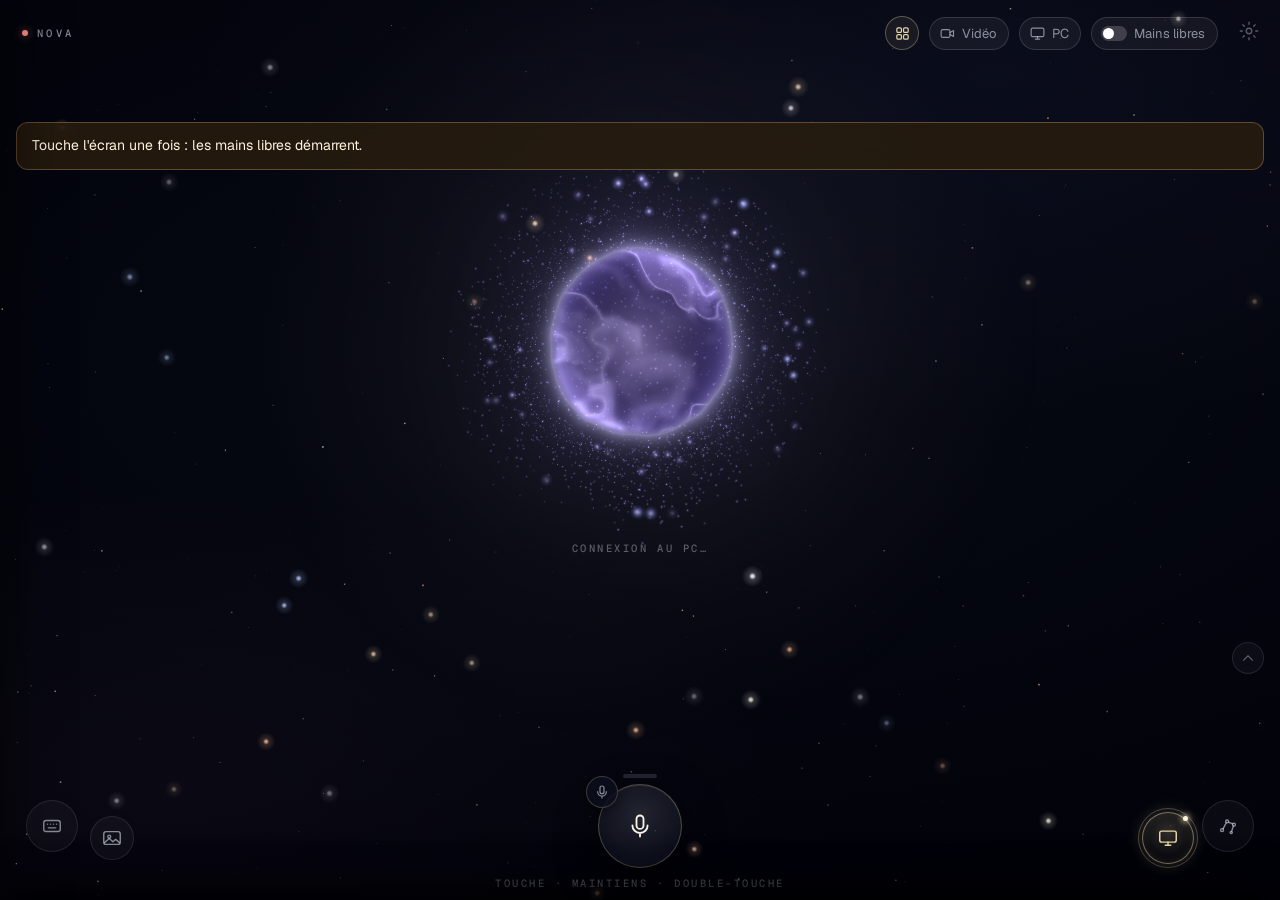
==== commit 56347c1f: "Appli du téléphone 145a3667d509d399" ====
--- a/index.html
+++ b/index.html
@@ -2,7 +2,7 @@
 <html lang="fr">
 <head>
 <meta charset="utf-8">
-<meta name="nova-version" content="601dbb4611006852">
+<meta name="nova-version" content="145a3667d509d399">
 <meta name="viewport" content="width=device-width, initial-scale=1, viewport-fit=cover, user-scalable=no, interactive-widget=resizes-content">
 <!-- COQUILLE (A) : appli plein écran (manifest, icônes, service worker, jeton -> cookie : voir appli.js) -->
 <meta name="theme-color" content="#02030a">
@@ -1646,12 +1646,13 @@
   }
 }
 function placerAgents() {
-  const box = $("agents"); box.innerHTML = ""; const L = agentsListe.slice(-8), n = L.length;
+  const box = $("agents"); box.innerHTML = ""; const L = agentsListe, n = L.length;   // 2026-11-27 : TOUS les agents (plus de limite à 8)
   if (!n) return;
   const W = box.clientWidth || innerWidth, pas = Math.min(40, (W - 60) / Math.max(1, n));
+  const mi = Math.max(1, (n - 1) / 2), courbe = Math.min(2.2, 26 / (mi * mi)), larg = Math.max(14, Math.min(34, pas));   // arc qui reste dans sa bande, même à 20+ étoiles
   L.forEach((a, i) => {
     const k = i - (n - 1) / 2, b = el("button", "ag" + (a.fini ? " fini" : "")); b.appendChild(el("i"));
-    b.style.left = (W / 2 + k * pas) + "px"; b.style.top = (Math.abs(k) * Math.abs(k) * 2.2 + 4) + "px"; b.style.animationDelay = (i * 60) + "ms";
+    b.style.left = (W / 2 + k * pas) + "px"; b.style.top = (k * k * courbe + 4) + "px"; if (larg < 34) { b.style.width = larg + "px"; b.style.marginLeft = (-larg / 2) + "px"; } b.style.animationDelay = (i * 60) + "ms";
     b.setAttribute("aria-label", a.texte);
     b.onclick = () => { vib(6); if (a.fini) ecouterAgent(a); else toast("✦ " + a.texte + (a.outils ? " · " + a.outils + " actions" : " · en cours")); };
     box.appendChild(b);
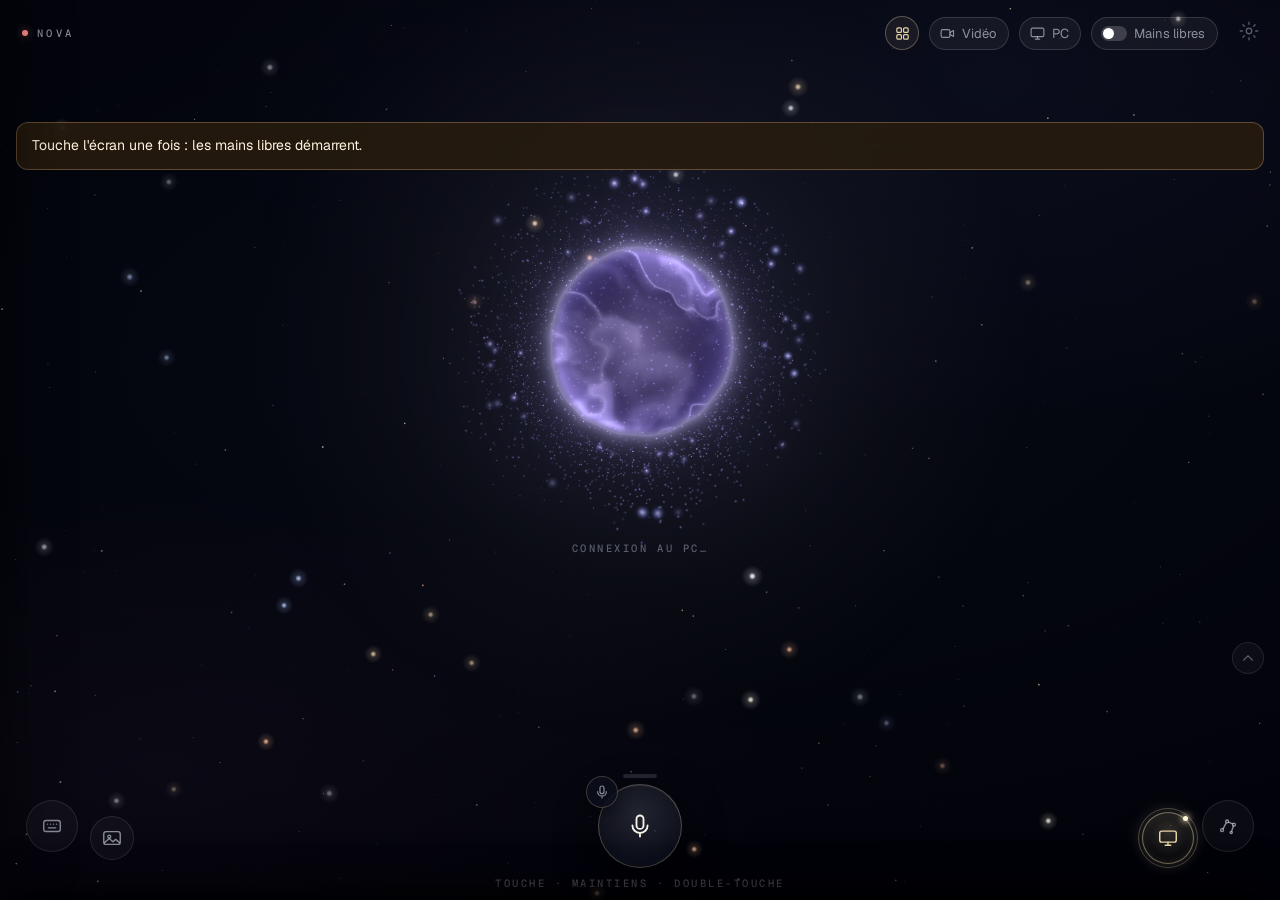
==== commit 6fbccbc2: "Appli du téléphone da4428f8b78ebc96" ====
--- a/index.html
+++ b/index.html
@@ -2,7 +2,7 @@
 <html lang="fr">
 <head>
 <meta charset="utf-8">
-<meta name="nova-version" content="145a3667d509d399">
+<meta name="nova-version" content="da4428f8b78ebc96">
 <meta name="viewport" content="width=device-width, initial-scale=1, viewport-fit=cover, user-scalable=no, interactive-widget=resizes-content">
 <!-- COQUILLE (A) : appli plein écran (manifest, icônes, service worker, jeton -> cookie : voir appli.js) -->
 <meta name="theme-color" content="#02030a">
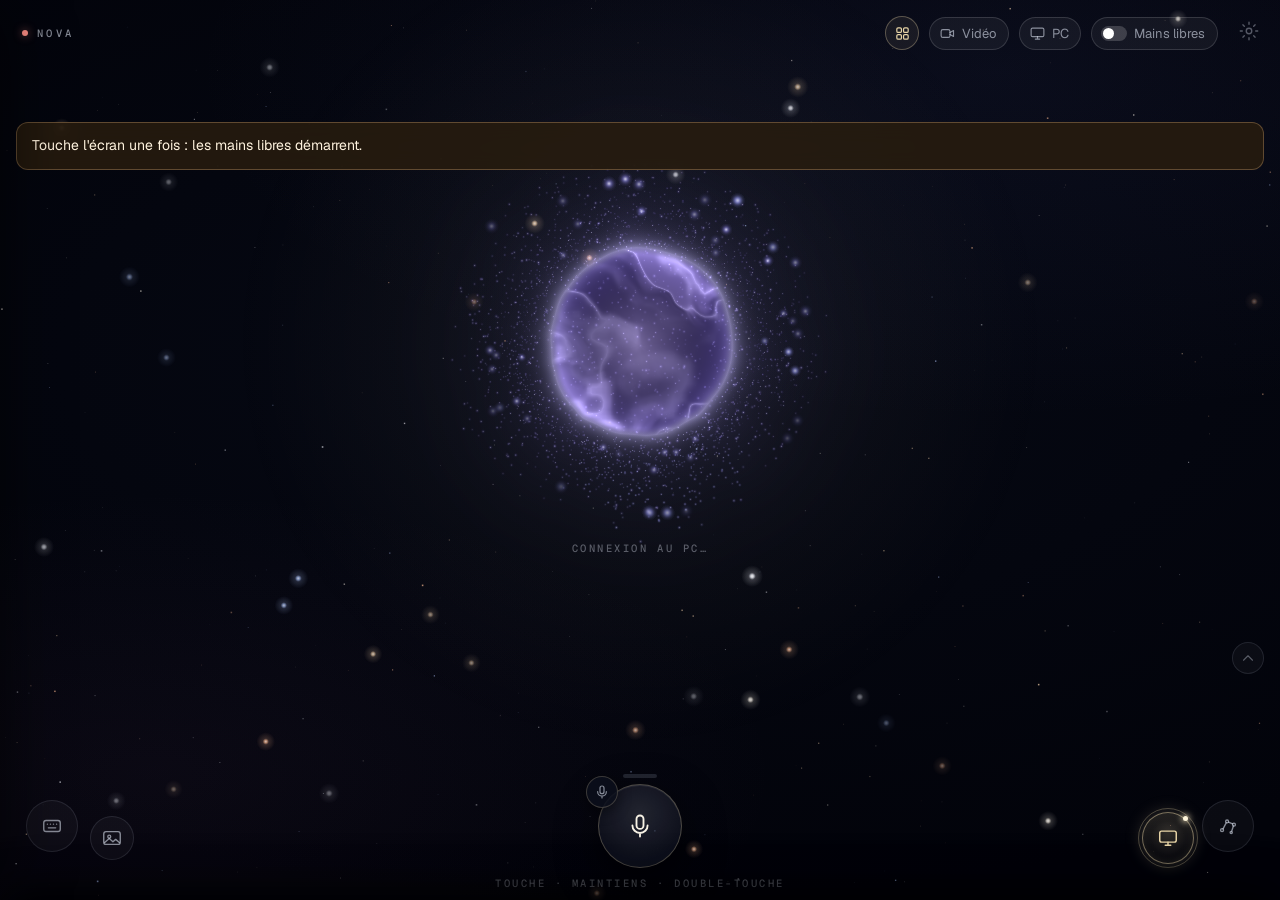
==== commit 22c11867: "Appli du téléphone 23c5073af4d3a1b5" ====
--- a/index.html
+++ b/index.html
@@ -2,7 +2,7 @@
 <html lang="fr">
 <head>
 <meta charset="utf-8">
-<meta name="nova-version" content="da4428f8b78ebc96">
+<meta name="nova-version" content="23c5073af4d3a1b5">
 <meta name="viewport" content="width=device-width, initial-scale=1, viewport-fit=cover, user-scalable=no, interactive-widget=resizes-content">
 <!-- COQUILLE (A) : appli plein écran (manifest, icônes, service worker, jeton -> cookie : voir appli.js) -->
 <meta name="theme-color" content="#02030a">
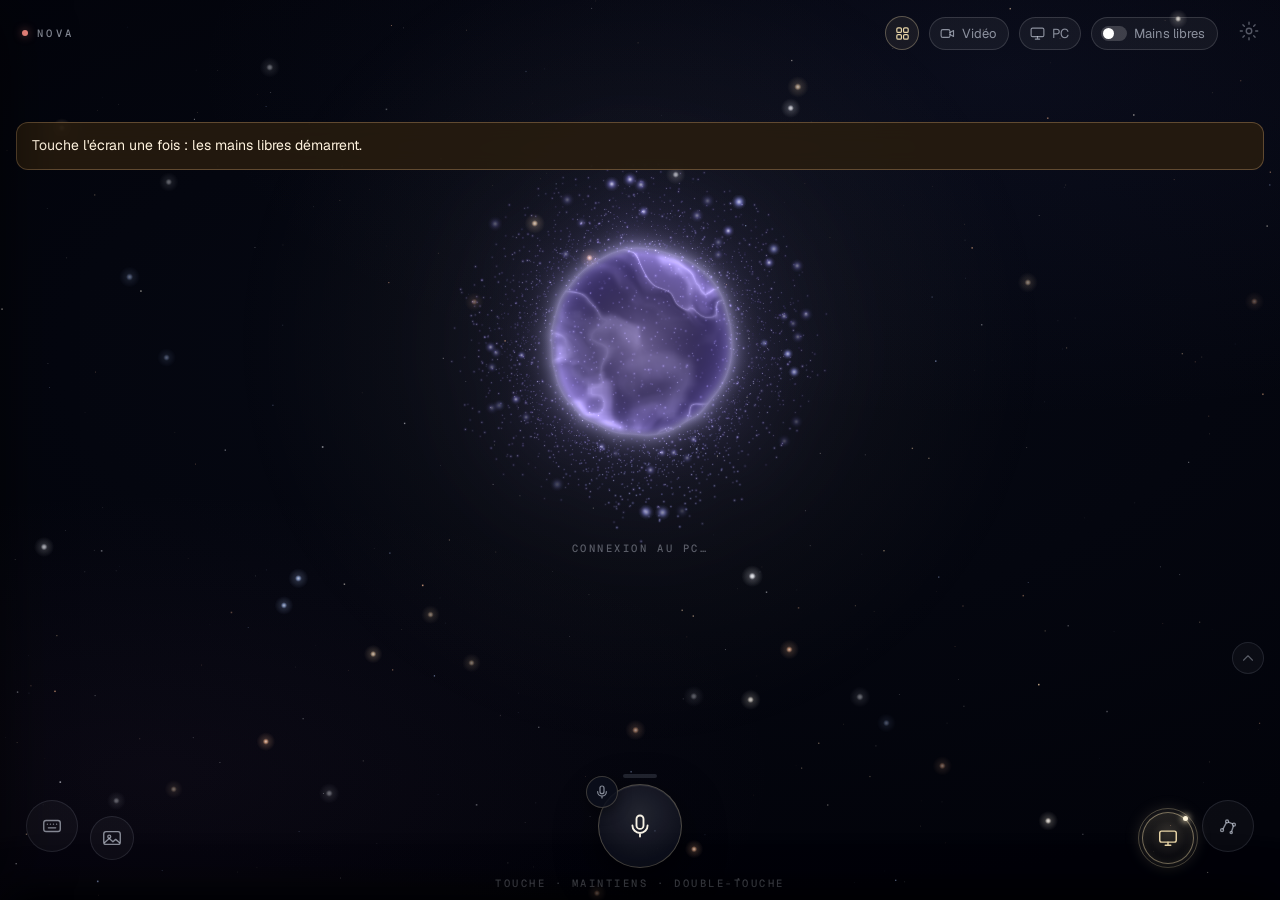
==== commit e8745da5: "Appli du téléphone bdcc2aa43605d568" ====
--- a/index.html
+++ b/index.html
@@ -2,7 +2,7 @@
 <html lang="fr">
 <head>
 <meta charset="utf-8">
-<meta name="nova-version" content="23c5073af4d3a1b5">
+<meta name="nova-version" content="bdcc2aa43605d568">
 <meta name="viewport" content="width=device-width, initial-scale=1, viewport-fit=cover, user-scalable=no, interactive-widget=resizes-content">
 <!-- COQUILLE (A) : appli plein écran (manifest, icônes, service worker, jeton -> cookie : voir appli.js) -->
 <meta name="theme-color" content="#02030a">
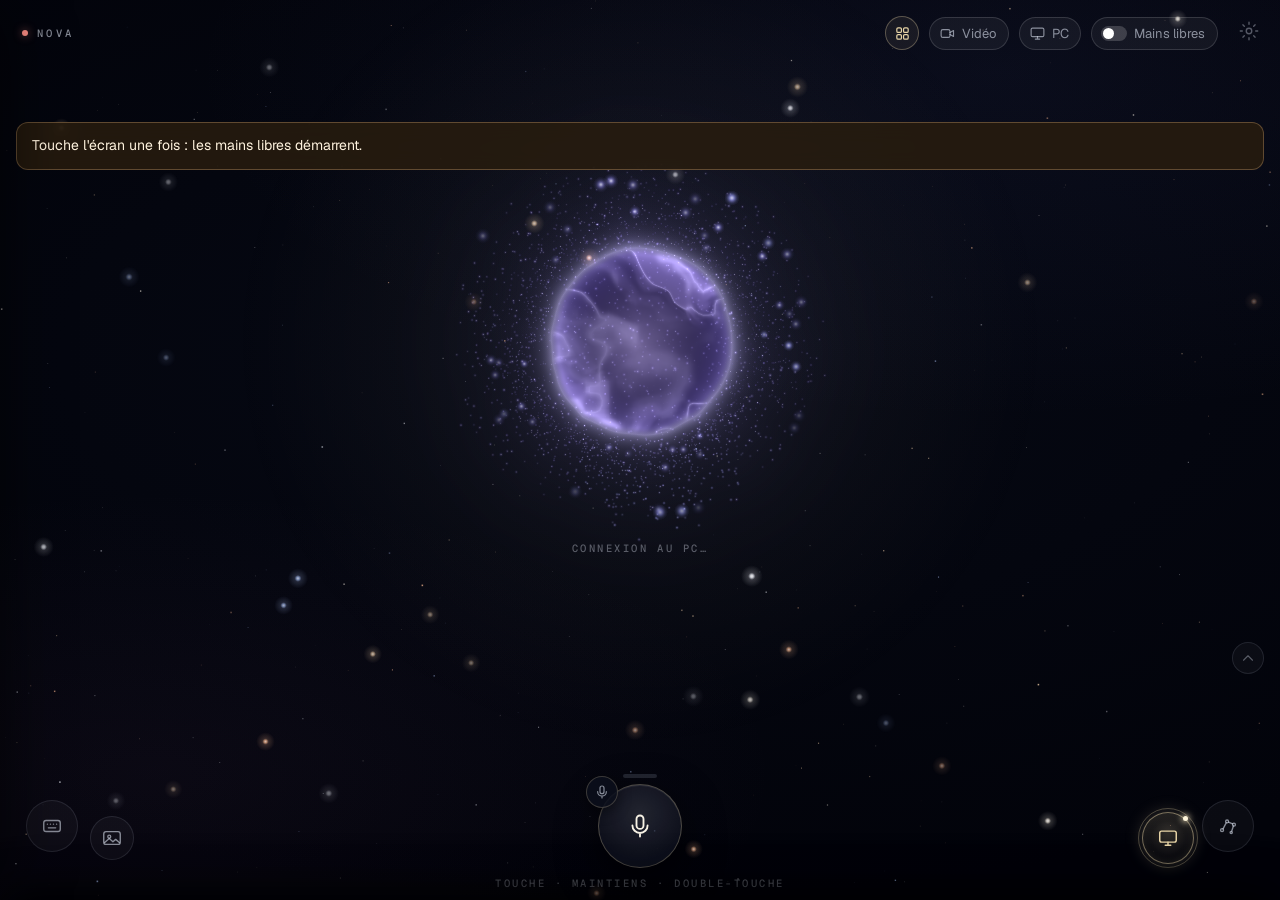
==== commit 556b0dc9: "Appli du téléphone c14fa5b633fe046b" ====
--- a/index.html
+++ b/index.html
@@ -2,7 +2,7 @@
 <html lang="fr">
 <head>
 <meta charset="utf-8">
-<meta name="nova-version" content="bdcc2aa43605d568">
+<meta name="nova-version" content="c14fa5b633fe046b">
 <meta name="viewport" content="width=device-width, initial-scale=1, viewport-fit=cover, user-scalable=no, interactive-widget=resizes-content">
 <!-- COQUILLE (A) : appli plein écran (manifest, icônes, service worker, jeton -> cookie : voir appli.js) -->
 <meta name="theme-color" content="#02030a">
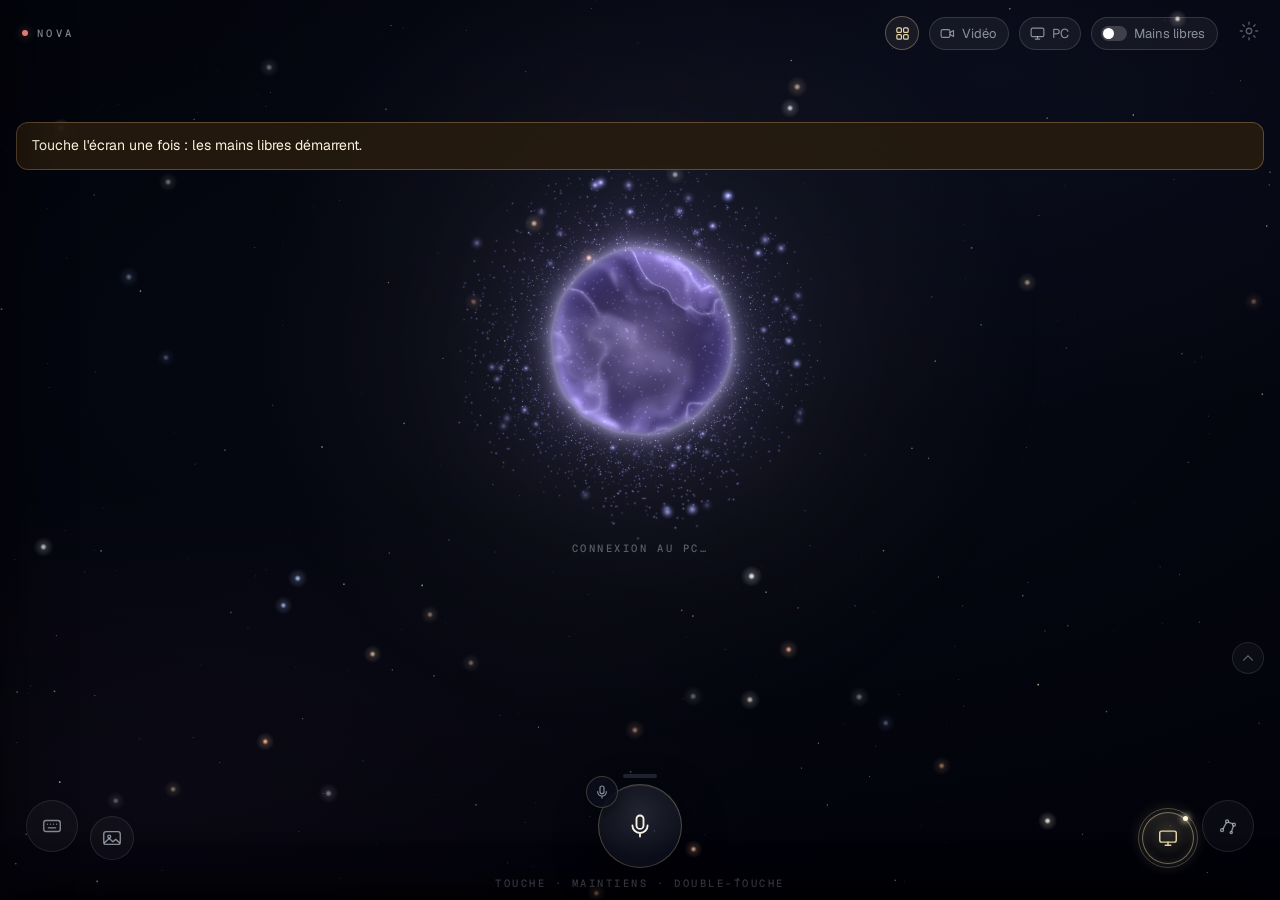
==== commit 83bdd476: "Appli du téléphone 1f7d09a8ad722094" ====
--- a/index.html
+++ b/index.html
@@ -2,7 +2,7 @@
 <html lang="fr">
 <head>
 <meta charset="utf-8">
-<meta name="nova-version" content="c14fa5b633fe046b">
+<meta name="nova-version" content="1f7d09a8ad722094">
 <meta name="viewport" content="width=device-width, initial-scale=1, viewport-fit=cover, user-scalable=no, interactive-widget=resizes-content">
 <!-- COQUILLE (A) : appli plein écran (manifest, icônes, service worker, jeton -> cookie : voir appli.js) -->
 <meta name="theme-color" content="#02030a">
@@ -2625,6 +2625,118 @@
   suivre();
 })();
 
+// ==== DETECTEUR-VOIX DEBUT ====
+// 2026-11-27 FIN DE PHRASE DANS LE BRUIT (voiture : moteur, route, radio). Avant : le fond = le MINIMUM du son, et « voix » = 12 dB
+// au-dessus ; dans un bruit qui fluctue, le bruit lui-même passait pour de la voix : l'écoute ne finissait jamais.
+// Maintenant : (1) seule la bande de la voix compte (250-3800 Hz : le grondement du moteur et de la route est ignoré) ;
+// (2) le fond est mesuré EN CONTINU (15e centile des 4 dernières secondes : les petits trous entre les mots retombent sur le bruit) ;
+// (3) la fin de phrase = plus rien au-dessus du fond depuis finMs, le seuil suivant la hauteur de SA voix (la radio, plus faible
+// que lui, ne compte pas) ; (4) garde-fou : envoi au bout de maxParoleMs. Pur calcul (aucun accès à la page) : testé hors navigateur
+// par outils\test_telephone_vad.py (voix seule, voiture, bruit rose, radio). Réglages : ECOUTE_DEFAUT, modifiables (NovaEcoute.regler).
+const ECOUTE_DEFAUT = {
+  finMs: 1150,           // plus rien au-dessus du fond pendant ça = fin de phrase
+  finLongMs: 100,        // + jusqu'à ça pour un long discours (3 % du temps de voix)
+  margeDebut: 9,         // dB au-dessus du fond pour « il parle »
+  debutMs: 180,          // voix nette au moins ça pour démarrer
+  margeFin: 5,           // dB au-dessus du fond pour compter encore comme voix…
+  ratioFin: 0.4,         // … ou cette part de la hauteur de sa voix au-dessus du fond (bruit fort, radio)…
+  margeFinMax: 12,       // … sans dépasser ça (au calme, la fin douce des mots compte encore)
+  bandeBas: 250, bandeHaut: 3800,   // Hz : la bande de la voix
+  fondFenetreMs: 4000, fondCentile: 0.15,
+  fondMonteMax: 6,       // pendant qu'il parle, le fond ne peut monter que de ça (+1 dB/s)
+  voixMinMs: 350,        // moins de voix que ça = simple bruit, rien n'est envoyé
+  maxParoleMs: 45000,    // mains libres : garde-fou, envoi au bout de ça
+  filtresMicro: false,   // echoCancellation + noiseSuppression + autoGainControl (Android : son « appel » étouffé tant que le micro est ouvert)
+  motsFin: true,         // « …, c'est tout » / « …. Envoie. » à la fin = envoi tout de suite, le mot est retiré
+};
+const fftCache = new Map();
+function fftTables(n) {
+  let t = fftCache.get(n); if (t) return t;
+  const rev = new Uint32Array(n), cos = new Float32Array(n / 2), sin = new Float32Array(n / 2), han = new Float32Array(n);
+  const bits = Math.log2(n);
+  for (let i = 0; i < n; i++) { let r = 0; for (let b = 0; b < bits; b++) r = (r << 1) | ((i >> b) & 1); rev[i] = r; han[i] = .5 - .5 * Math.cos(2 * Math.PI * i / (n - 1)); }
+  for (let i = 0; i < n / 2; i++) { cos[i] = Math.cos(2 * Math.PI * i / n); sin[i] = -Math.sin(2 * Math.PI * i / n); }
+  t = { rev, cos, sin, han, re: new Float32Array(n), im: new Float32Array(n) }; fftCache.set(n, t); return t;
+}
+function energieBande(x, sr, bas, haut) {   // dB de la bande [bas, haut] Hz sur la fenêtre x (Hann + FFT radix 2) ; null = silence numérique
+  let n = 1; while (n * 2 <= x.length && n < 4096) n *= 2;
+  if (n < 256) return null;
+  const T = fftTables(n), re = T.re, im = T.im, o = x.length - n;
+  let brut = 0;
+  for (let i = 0; i < n; i++) { const v = x[o + i]; brut += v * v; re[T.rev[i]] = v * T.han[i]; im[T.rev[i]] = 0; }
+  if (brut / n < 1e-11) return null;   // micro coupé (piste désactivée) : que des zéros
+  for (let l = 2; l <= n; l *= 2) {
+    const h = l / 2, pas = n / l;
+    for (let i = 0; i < n; i += l) for (let j = 0; j < h; j++) {
+      const c = T.cos[j * pas], s = T.sin[j * pas], a = i + j, b = a + h;
+      const tr = re[b] * c - im[b] * s, ti = re[b] * s + im[b] * c;
+      re[b] = re[a] - tr; im[b] = im[a] - ti; re[a] += tr; im[a] += ti;
+    }
+  }
+  const k0 = Math.max(1, Math.floor(bas * n / sr)), k1 = Math.min(n / 2 - 1, Math.ceil(haut * n / sr));
+  let p = 0; for (let k = k0; k <= k1; k++) p += re[k] * re[k] + im[k] * im[k];
+  return 10 * Math.log10(p / (n * n) + 1e-14);
+}
+function creerDetecteurVoix(reglages, fondConnu) {
+  const R = Object.assign({}, ECOUTE_DEFAUT, reglages || {});
+  const hist = [];   // { t, e } des dernières secondes
+  let fond = typeof fondConnu === "number" && isFinite(fondConnu) ? fondConnu : null, t0 = null, pPrec = null;
+  let parle = false, fortDepuis = 0, fortMs = 0, dernierFort = 0, dernierVoix = 0, debutParole = 0, fondDebut = 0, voixHaut = -200, voixMs = 0, suiteVoix = 0, dernierT = 0;
+  function centile() {
+    const v = hist.map(h => h.e).sort((a, b) => a - b);
+    return v[Math.min(v.length - 1, Math.floor(v.length * R.fondCentile))];
+  }
+  function trame(x, sr, now) {
+    const brut = energieBande(x, sr, R.bandeBas, R.bandeHaut);
+    const dt = dernierT ? Math.min(200, now - dernierT) : 60; dernierT = now;
+    if (brut === null) return { e: null, fond, parle, fin: false, niveau: 0, voixMs };
+    if (t0 === null) t0 = now;
+    const p = Math.pow(10, brut / 10), e = 10 * Math.log10((pPrec === null ? p : (p + pPrec) / 2) + 1e-14); pPrec = p;   // lissé sur 2 trames
+    hist.push({ t: now, e }); while (hist.length && now - hist[0].t > R.fondFenetreMs) hist.shift();
+    const appris = now - t0 >= 300;
+    if (appris || fond === null) {
+      let f = centile();
+      if (parle) f = Math.min(f, fondDebut + R.fondMonteMax + (now - debutParole) / 1000);
+      fond = fond === null || appris ? f : Math.min(fond, f);
+    }
+    if (!appris && fondConnu == null) return { e, fond, parle, fin: false, niveau: 0, voixMs };   // première écoute : on apprend le bruit
+    const snr = e - fond, niveau = Math.max(0, Math.min(1, snr / 30));
+    if (!parle) {
+      if (snr > R.margeDebut) { if (now - dernierFort > 300) { fortDepuis = now; fortMs = 0; } dernierFort = now; fortMs += dt;
+        if (fortMs >= R.debutMs) { parle = true; debutParole = fortDepuis; fondDebut = fond; voixHaut = e; dernierVoix = now; voixMs = fortMs; suiteVoix = 2; } }
+      return { e, fond, parle, fin: false, niveau, voixMs };
+    }
+    if (e > voixHaut) voixHaut = voixHaut + (e - voixHaut) * .5; else voixHaut -= .04 * dt / 60;
+    const seuil = fond + Math.max(R.margeFin, Math.min(R.margeFinMax, R.ratioFin * (voixHaut - fond)));
+    if (e > seuil) { suiteVoix++; if (suiteVoix >= 2 || snr > R.margeDebut + 3) { dernierVoix = now; voixMs += dt; } } else suiteVoix = 0;
+    const attente = R.finMs + Math.min(R.finLongMs, voixMs * .03);
+    let fin = false, raison = "";
+    if (now - dernierVoix > attente) { fin = true; raison = "silence"; }
+    else if (R.maxParoleMs && now - debutParole > R.maxParoleMs) { fin = true; raison = "max"; }
+    const res = { e, fond, parle: true, fin, raison, niveau, voixMs, seuil, debut: debutParole, derniereVoix: dernierVoix };
+    if (fin) { parle = false; fortMs = 0; dernierFort = 0; }
+    return res;
+  }
+  return { trame, get fond() { return fond; }, get parle() { return parle; }, reglages: R };
+}
+// « …, c'est tout » / « … Envoie. » à la fin : envoi tout de suite, et le mot est retiré (jamais s'il ne reste rien)
+function motFinal(t) {
+  const s = String(t || "");
+  const m = s.match(/(^|[\s,.;:!?…-])(c'?est tout|j'ai fini|fin du message)\s*[.!?…]*\s*$/i) || s.match(/(^|[,.;:!?…]\s*|\bnova[\s,]+)(envoie[sz]?(?:[\s-]+le)?|envoyer|terminé)\s*[.!?…]*\s*$/i);
+  if (!m) return { texte: s, force: false };
+  const reste = s.slice(0, m.index + m[1].length).replace(/[\s,;:-]+$/, "").replace(/\bnova$/i, "").trim();
+  return reste.length >= 2 ? { texte: reste, force: true } : { texte: s, force: false };
+}
+// ==== DETECTEUR-VOIX FIN ====
+
+let R_ECOUTE = (() => { try { return Object.assign({}, ECOUTE_DEFAUT, JSON.parse(lire("nova-ecoute", "{}")) || {}); } catch (x) { return Object.assign({}, ECOUTE_DEFAUT); } })();
+let dernierFond = null, dernierFondT = 0;   // le bruit de la voiture, gardé d'une écoute à l'autre (réécoute tout de suite après la réponse)
+// Réglages à chaud (console ou Nova) : NovaEcoute.regler({ finMs: 1200 }) · NovaEcoute.regler(null) = valeurs d'origine · NovaEcoute.reglages()
+window.NovaEcoute = {
+  regler(o) { const perso = o ? Object.assign(JSON.parse(lire("nova-ecoute", "{}") || "{}"), o) : {}; garder("nova-ecoute", JSON.stringify(perso)); R_ECOUTE = Object.assign({}, ECOUTE_DEFAUT, perso); return R_ECOUTE; },
+  reglages() { return Object.assign({}, R_ECOUTE); }, defaut: ECOUTE_DEFAUT, fond: () => dernierFond,
+};
+
 // =====================================================================================================
 // ÉCOUTER : reconnaissance du téléphone, ou audio transcrit par le PC (en talkie : jusqu'à ce qu'on lâche)
 // =====================================================================================================
@@ -2692,7 +2804,8 @@
   const minut = setInterval(() => {
     niveauMicro *= .85;
     if (ptt) return;   // talkie : c'est le doigt qui décide
-    if (texte && Date.now() - dernier > SILENCE) finir(true);
+    if (texte && R_ECOUTE.motsFin && Date.now() - dernier > 350 && motFinal(texte).force) finir(true);   // 2026-11-27 « …, c'est tout » / « … Envoie. »
+    else if (texte && Date.now() - dernier > SILENCE) finir(true);
     else if (!texte && Date.now() - debut > PATIENCE) finir(false);
   }, 200);
   lancer();
@@ -2759,13 +2872,14 @@
 // (MODE_IN_COMMUNICATION) tant que le micro est ouvert : voix de Nova, vidéos et morceaux sortaient étouffés. Micro BRUT = son média normal.
 // L'anti-écho ne dépend pas de ça : la piste est coupée pendant que Nova parle (micActif) + 0,95 s avant de réécouter ; une page
 // « montrer » ouverte exige le mot « Nova » en mains libres (envoyerVoix). Le mode vidéo Gemini garde son propre anti-écho (video.js).
-const MIC_OPTIONS = { audio: { echoCancellation: false, noiseSuppression: false, autoGainControl: false } };
+// 2026-11-27 : réglage filtresMicro (NovaEcoute.regler({ filtresMicro: true })) = anti-bruit du téléphone, au prix du son « appel » ; non par défaut.
+const micOptions = () => { const f = !!(typeof R_ECOUTE === "object" && R_ECOUTE.filtresMicro); return { audio: { echoCancellation: f, noiseSuppression: f, autoGainControl: f } }; };
 function noterErreurMicro(x, etape) { micErreur = (x && x.name) || "Error"; micDetail = (x && x.message) || String(x || ""); micEtape = etape; try { console.warn("[Nova micro]", etape, micErreur, micDetail); } catch (y) {} }
 async function brancherMicro(f) {   // le flux est là : l'analyseur pour la détection de voix (une erreur ici n'est PAS un refus du micro)
   fermerMicro();
   micFlux = f;
   try {
-    micCtx = new (window.AudioContext || window.webkitAudioContext)(); micAn = micCtx.createAnalyser(); micAn.fftSize = 1024;
+    micCtx = new (window.AudioContext || window.webkitAudioContext)(); micAn = micCtx.createAnalyser(); micAn.fftSize = 2048;   // 2048 : assez fin pour isoler la bande de la voix (détecteur de fin)
     micCtx.createMediaStreamSource(f).connect(micAn);
     try { await micCtx.resume(); } catch (x) {}
   } catch (x) { noterErreurMicro(x, "analyse du son"); fermerMicro(); return null; }
@@ -2781,7 +2895,7 @@
   let p;
   try {
     if (!navigator.mediaDevices || !navigator.mediaDevices.getUserMedia) throw Object.assign(new Error(window.isSecureContext ? "navigator.mediaDevices absent" : "page pas en https"), { name: "PasDeMediaDevices" });
-    p = navigator.mediaDevices.getUserMedia(MIC_OPTIONS);   // synchrone, dans le geste
+    p = navigator.mediaDevices.getUserMedia(micOptions());   // synchrone, dans le geste
   } catch (x) { noterErreurMicro(x, "appel"); return Promise.resolve(null); }
   micOuvre = p.catch(x => {
     noterErreurMicro(x, "getUserMedia");
@@ -2808,6 +2922,7 @@
 const BRUIT_VOIX = /^(merci|merci beaucoup|merci d'avoir regardé|au revoir|à bientôt|ok|oui|hum|euh)$/i;
 function envoyerVoix(brut, manuel) {   // mot de réveil « Nova » + filtre des hallucinations de Whisper sur du bruit
   let t = (brut || "").trim();
+  if (R_ECOUTE.motsFin) t = motFinal(t).texte;   // 2026-11-27 : « …, c'est tout » / « … Envoie. » à la fin n'est pas envoyé avec le message
   if (!t) { local = ""; maj(); return; }
   const rejeter = () => { local = ""; toi(""); maj(); if (mainsLibres) { reecouter = true; setTimeout(suite, 250); } };
   if (!manuel && mainsLibres) {
@@ -2850,8 +2965,9 @@
   const types = ["audio/webm;codecs=opus", "audio/mp4", "audio/webm", "audio/ogg;codecs=opus"];
   const type = types.find(t => window.MediaRecorder && MediaRecorder.isTypeSupported && MediaRecorder.isTypeSupported(t)) || "";
   const rec = new MediaRecorder(flux, type ? { mimeType: type } : undefined), bouts = [];
-  const an = micAn, buf = new Float32Array(an.fftSize);
-  let fond = -60, parle = !!utt, fortTotal = utt ? 9999 : 0, relance = false, fortDepuis = 0, dernierFort = utt ? Date.now() : 0, debut = Date.now(), annule = false, rotation = false, garde = false, forcer = false, dureeFin = 0;
+  const an = micAn, buf = new Float32Array(an.fftSize), sr = (micCtx && micCtx.sampleRate) || 48000;
+  const det = creerDetecteurVoix(R_ECOUTE, Date.now() - dernierFondT < 120000 ? dernierFond : null);   // 2026-11-27 détecteur de fin dans le bruit (DETECTEUR-VOIX)
+  let parle = !!utt, fortTotal = utt ? 9999 : 0, relance = false, fortDepuis = 0, dernierFort = utt ? Date.now() : 0, debut = Date.now(), annule = false, rotation = false, garde = false, forcer = false, dureeFin = 0;
   const fermer = () => { clearInterval(minut); niveauMicro = 0; if (!rotation) chronoFin(); };
   if (!utt && (manuel || !mainsLibres)) chronoDebut(); else if (utt) chronoFin(true);   // mains libres : « j'enregistre » seulement quand il parle (plus de clignotement toutes les 20 s)   // le micro, lui, reste ouvert en mains libres
   enreg = { actif: () => forcer || manuel || parle || !!utt || Date.now() - dernierFort < 800,
@@ -2879,7 +2995,7 @@
     if (!mainsLibres) fermerMicro();
     if (relance && !forcer) { enreg = null; ecouteFinir = null; if (id === ecouteId) ecouterPC(id, null, true); return; }   // rien dit depuis 20 s : on repart en silence, sans toucher à l'affichage
     if (forcer && !utt && (!bouts.length || dureeFin < 300)) { local = ""; toi(""); toast("Je n'ai rien entendu."); maj(); if (mainsLibres) { reecouter = true; setTimeout(suite, 250); } return; }   // touché avant d'avoir pu parler
-    if (!forcer && (!parle || (!manuel && !utt && fortTotal < 500))) { local = ""; toi(""); maj(); if (mainsLibres) { reecouter = true; setTimeout(suite, 250); } return; }   // rien dit ou simple bruit bref : rien n'est envoyé
+    if (!forcer && (!parle || (!manuel && !utt && fortTotal < R_ECOUTE.voixMinMs))) { local = ""; toi(""); maj(); if (mainsLibres) { reecouter = true; setTimeout(suite, 250); } return; }   // rien dit ou simple bruit bref : rien n'est envoyé
     local = "envoi"; toi("…"); maj();
     const blob = new Blob(bouts, { type: rec.mimeType || type || "audio/webm" });
     if (utt) { if (bouts.length) utt.blobs.push({ blob, texte: null }); utt.fini = true; utt.manuel = manuel || forcer; await Sortie.sauver(utt); }
@@ -2894,18 +3010,20 @@
     try { rec.stop(); } catch (x) {}
   };
   const minut = setInterval(() => {
-    an.getFloatTimeDomainData(buf); let s = 0; for (const v of buf) s += v * v;
-    const db = 10 * Math.log10(s / buf.length + 1e-10), now = Date.now();
-    if (now - debut < 400) { fond = now - debut < 80 ? db : Math.min(fond, db); return; }
-    fond = Math.min(db, fond + .02);   // le fond remonte doucement s'il était trop bas
-    niveauMicro = Math.max(0, Math.min(1, (db - fond) / 30));
-    if (db > fond + 12) { if (now - dernierFort > 300) fortDepuis = now; dernierFort = now; fortTotal += 60; if (now - fortDepuis > 250 && !parle) { parle = true; if (!manuel && mainsLibres && !chronoT) chronoDebut(); } }
+    an.getFloatTimeDomainData(buf); const now = Date.now();
+    const r = det.trame(buf, sr, now);
+    if (typeof r.fond === "number" && r.e !== null) { dernierFond = r.fond; dernierFondT = now; }
+    niveauMicro = r.niveau;
+    if (r.parle) { dernierFort = r.derniereVoix || now; fortTotal = Math.max(fortTotal, r.voixMs); if (!parle) { parle = true; fortDepuis = r.debut || now; if (!manuel && mainsLibres && !chronoT) chronoDebut(); } }
+    else if (r.niveau > .3) dernierFort = now;
     if (rotation) return;
     const long = (now - debut > 60000 && now - dernierFort > 450) || now - debut > 100000;   // pause naturelle après 60 s, sinon coupe à 100 s
     if (ptt || manuel) { if (long) tourner(); return; }   // 2026-11-07 : il décide seul de la fin (2e toucher / relâché) ; jamais d'arrêt aux pauses
-    if (parle && now - dernierFort > Math.min(6000, SILENCE_PC + fortTotal * .25)) { fermer(); rec.stop(); }   // 2026-11-23 : plus il parle longtemps, plus il a le droit de réfléchir (2,2 s pour une phrase courte, jusqu'à 6 s)
-    else if (!parle && now - debut > PATIENCE) { if (mainsLibres && !manuel) relance = true; fermer(); rec.stop(); }
-    else if (long) tourner();
+    // 2026-11-27 mains libres : fin de phrase = détecteur (bande de la voix, fond suivi en continu : marche moteur et radio allumés) ;
+    // garde-fou maxParoleMs = envoi (plus de coupe en morceaux en mains libres). Avant : « 12 dB au-dessus du minimum », jamais fini dans le bruit.
+    if (r.fin && (parle || utt)) { fortTotal = Math.max(fortTotal, r.voixMs); fermer(); rec.stop(); }
+    else if (utt && !det.parle && now - dernierFort > R_ECOUTE.finMs + 300) { fermer(); rec.stop(); }   // suite d'un long discours : plus rien depuis la coupe
+    else if (!parle && !utt && now - debut > PATIENCE) { if (mainsLibres && !manuel) relance = true; fermer(); rec.stop(); }
   }, 60);
   if (finirDesPret) { finirDesPret = false; setTimeout(() => { if (id === ecouteId && ecouteFinir) ecouteFinir(true); }, utt ? 150 : 0); }   // touché pendant l'ouverture du micro ou la coupe
 }
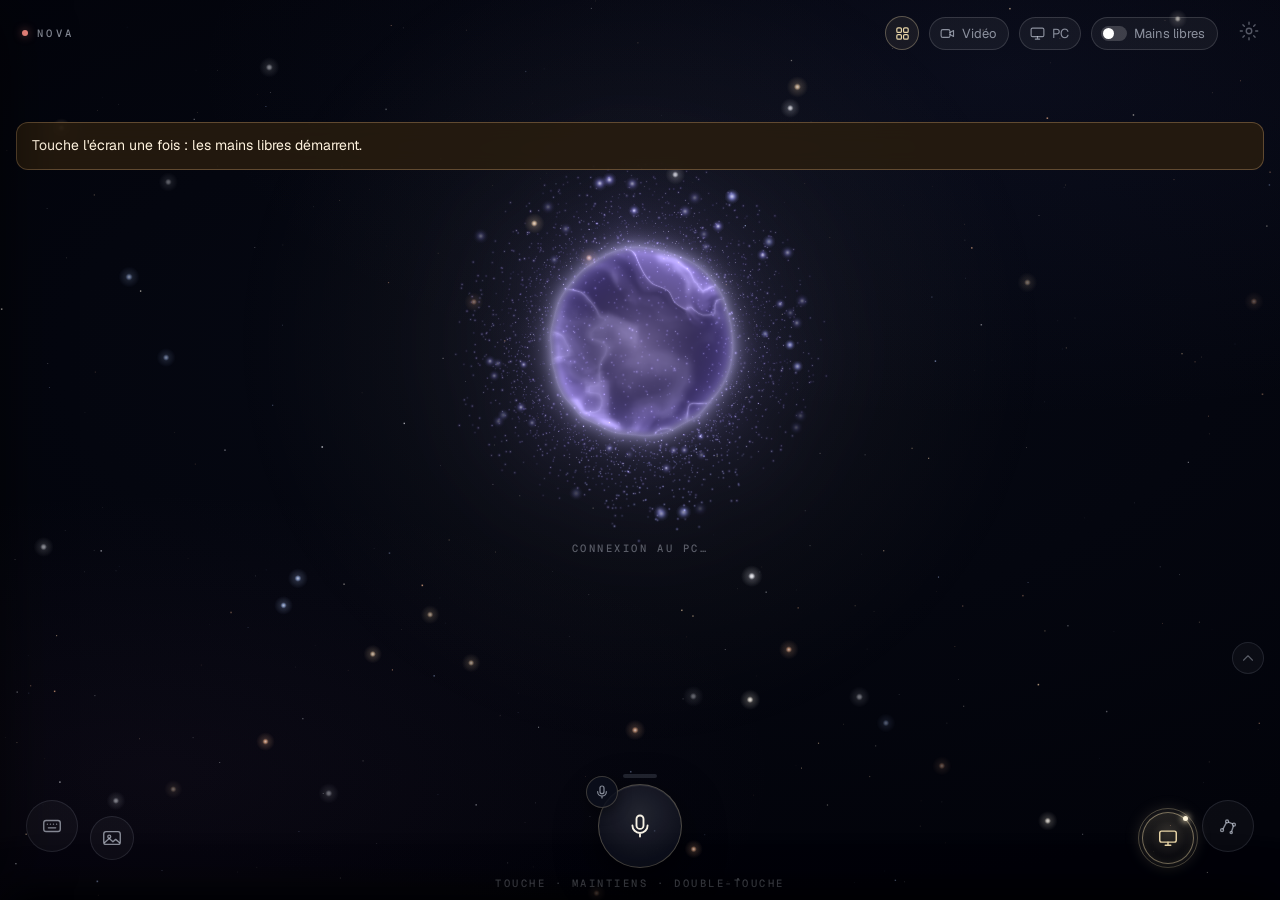
==== commit 8e4b1b38: "Appli du téléphone 80e8096c6293756c" ====
--- a/index.html
+++ b/index.html
@@ -2,7 +2,7 @@
 <html lang="fr">
 <head>
 <meta charset="utf-8">
-<meta name="nova-version" content="1f7d09a8ad722094">
+<meta name="nova-version" content="80e8096c6293756c">
 <meta name="viewport" content="width=device-width, initial-scale=1, viewport-fit=cover, user-scalable=no, interactive-widget=resizes-content">
 <!-- COQUILLE (A) : appli plein écran (manifest, icônes, service worker, jeton -> cookie : voir appli.js) -->
 <meta name="theme-color" content="#02030a">
@@ -2634,13 +2634,13 @@
 // que lui, ne compte pas) ; (4) garde-fou : envoi au bout de maxParoleMs. Pur calcul (aucun accès à la page) : testé hors navigateur
 // par outils\test_telephone_vad.py (voix seule, voiture, bruit rose, radio). Réglages : ECOUTE_DEFAUT, modifiables (NovaEcoute.regler).
 const ECOUTE_DEFAUT = {
-  finMs: 1150,           // plus rien au-dessus du fond pendant ça = fin de phrase
-  finLongMs: 100,        // + jusqu'à ça pour un long discours (3 % du temps de voix)
-  margeDebut: 9,         // dB au-dessus du fond pour « il parle »
+  finMs: 2800,           // plus rien au-dessus du fond pendant ça = fin de phrase
+  finLongMs: 1500,       // + jusqu'à ça pour un long discours (3 % du temps de voix)
+  margeDebut: 6,         // dB au-dessus du fond pour « il parle »
   debutMs: 180,          // voix nette au moins ça pour démarrer
-  margeFin: 5,           // dB au-dessus du fond pour compter encore comme voix…
-  ratioFin: 0.4,         // … ou cette part de la hauteur de sa voix au-dessus du fond (bruit fort, radio)…
-  margeFinMax: 12,       // … sans dépasser ça (au calme, la fin douce des mots compte encore)
+  margeFin: 3,           // dB au-dessus du fond pour compter encore comme voix…
+  ratioFin: 0.2,         // … ou cette part de la hauteur de sa voix au-dessus du fond (bruit fort, radio)…
+  margeFinMax: 6,        // … sans dépasser ça (au calme, la fin douce des mots compte encore)
   bandeBas: 250, bandeHaut: 3800,   // Hz : la bande de la voix
   fondFenetreMs: 4000, fondCentile: 0.15,
   fondMonteMax: 6,       // pendant qu'il parle, le fond ne peut monter que de ça (+1 dB/s)
